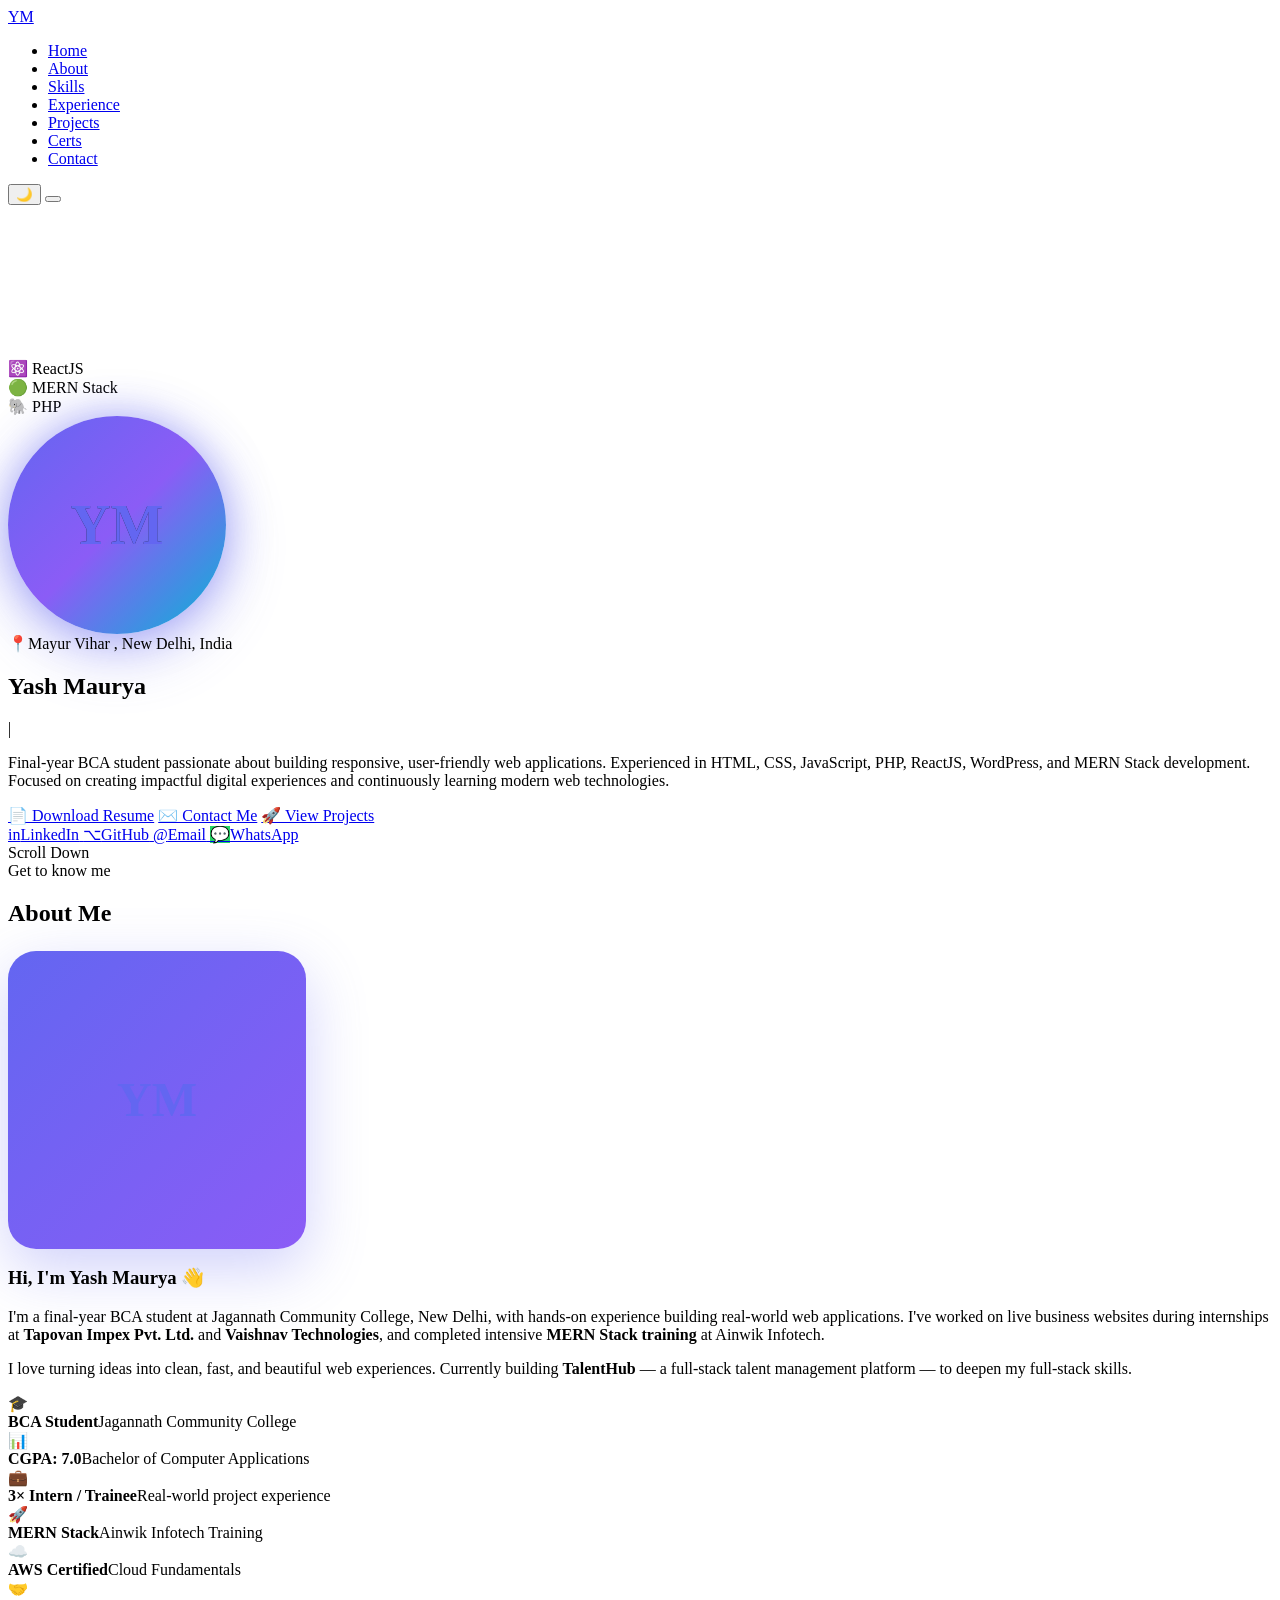
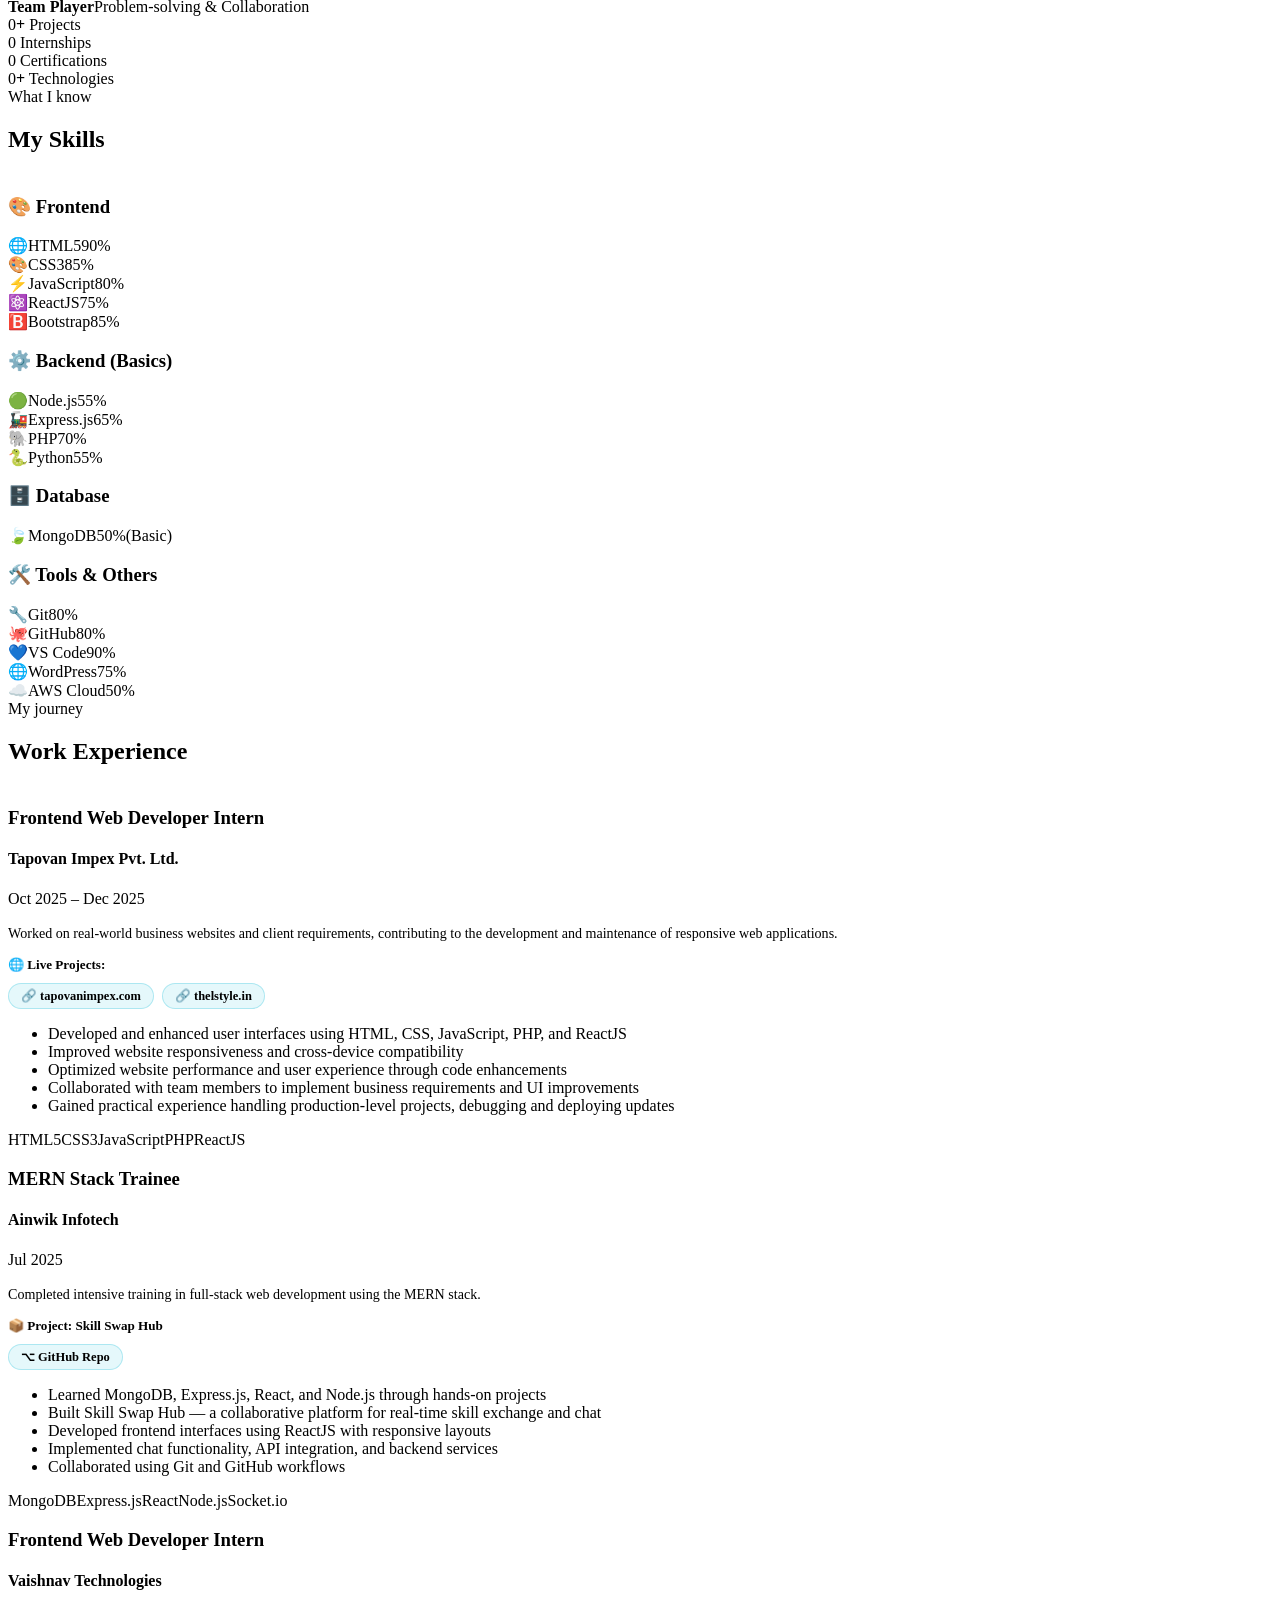
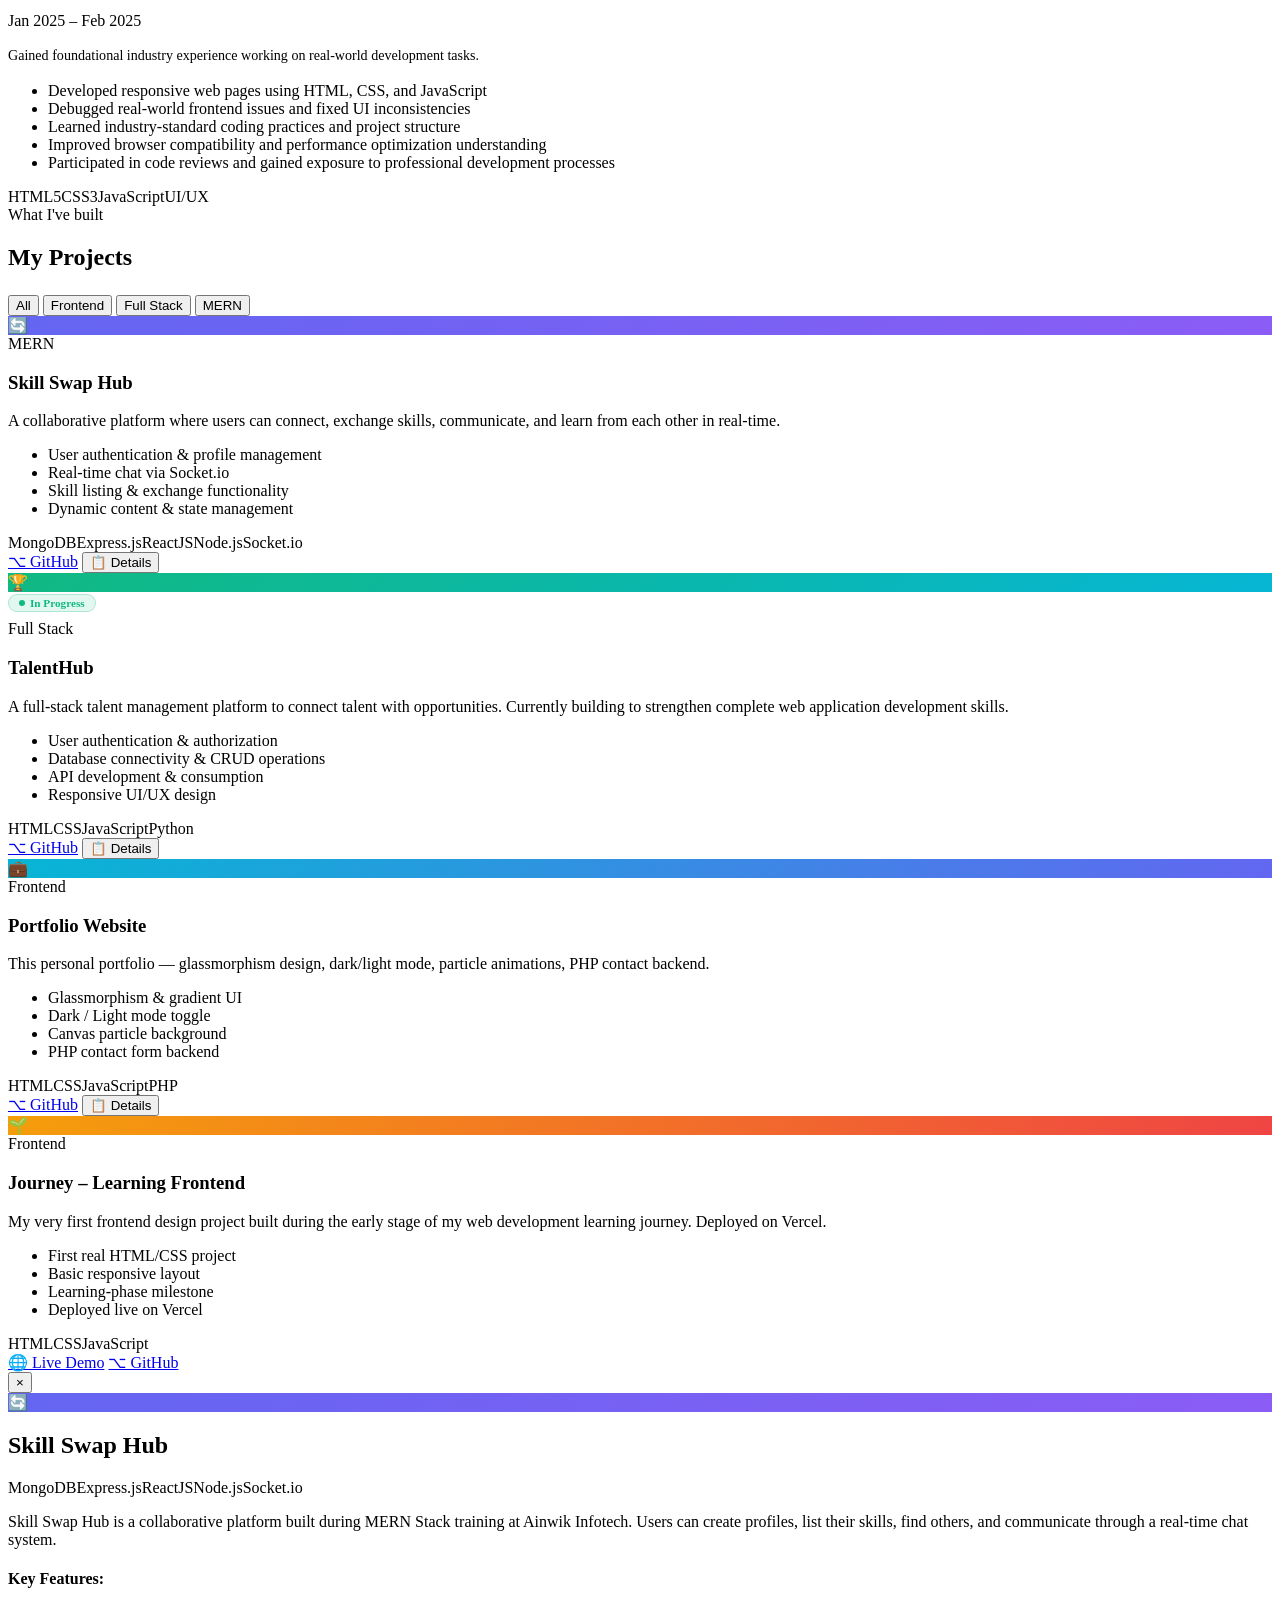
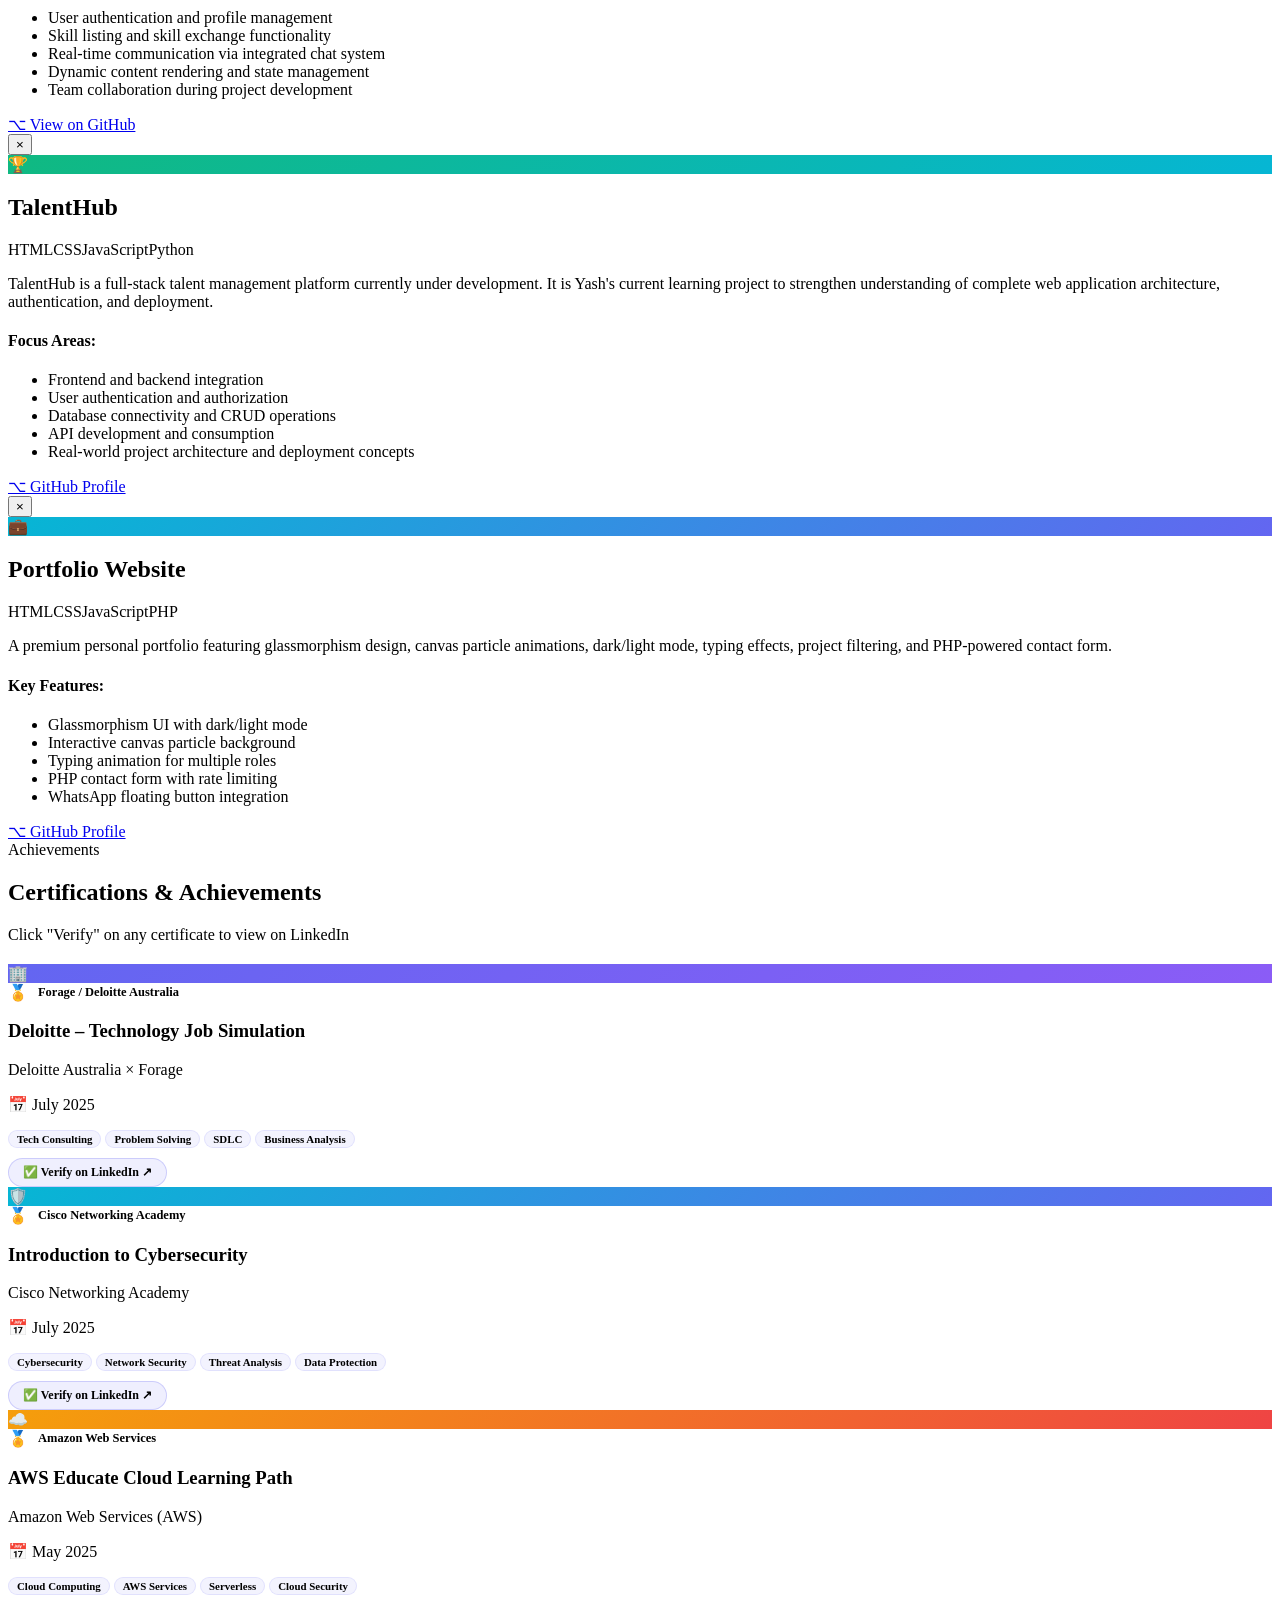
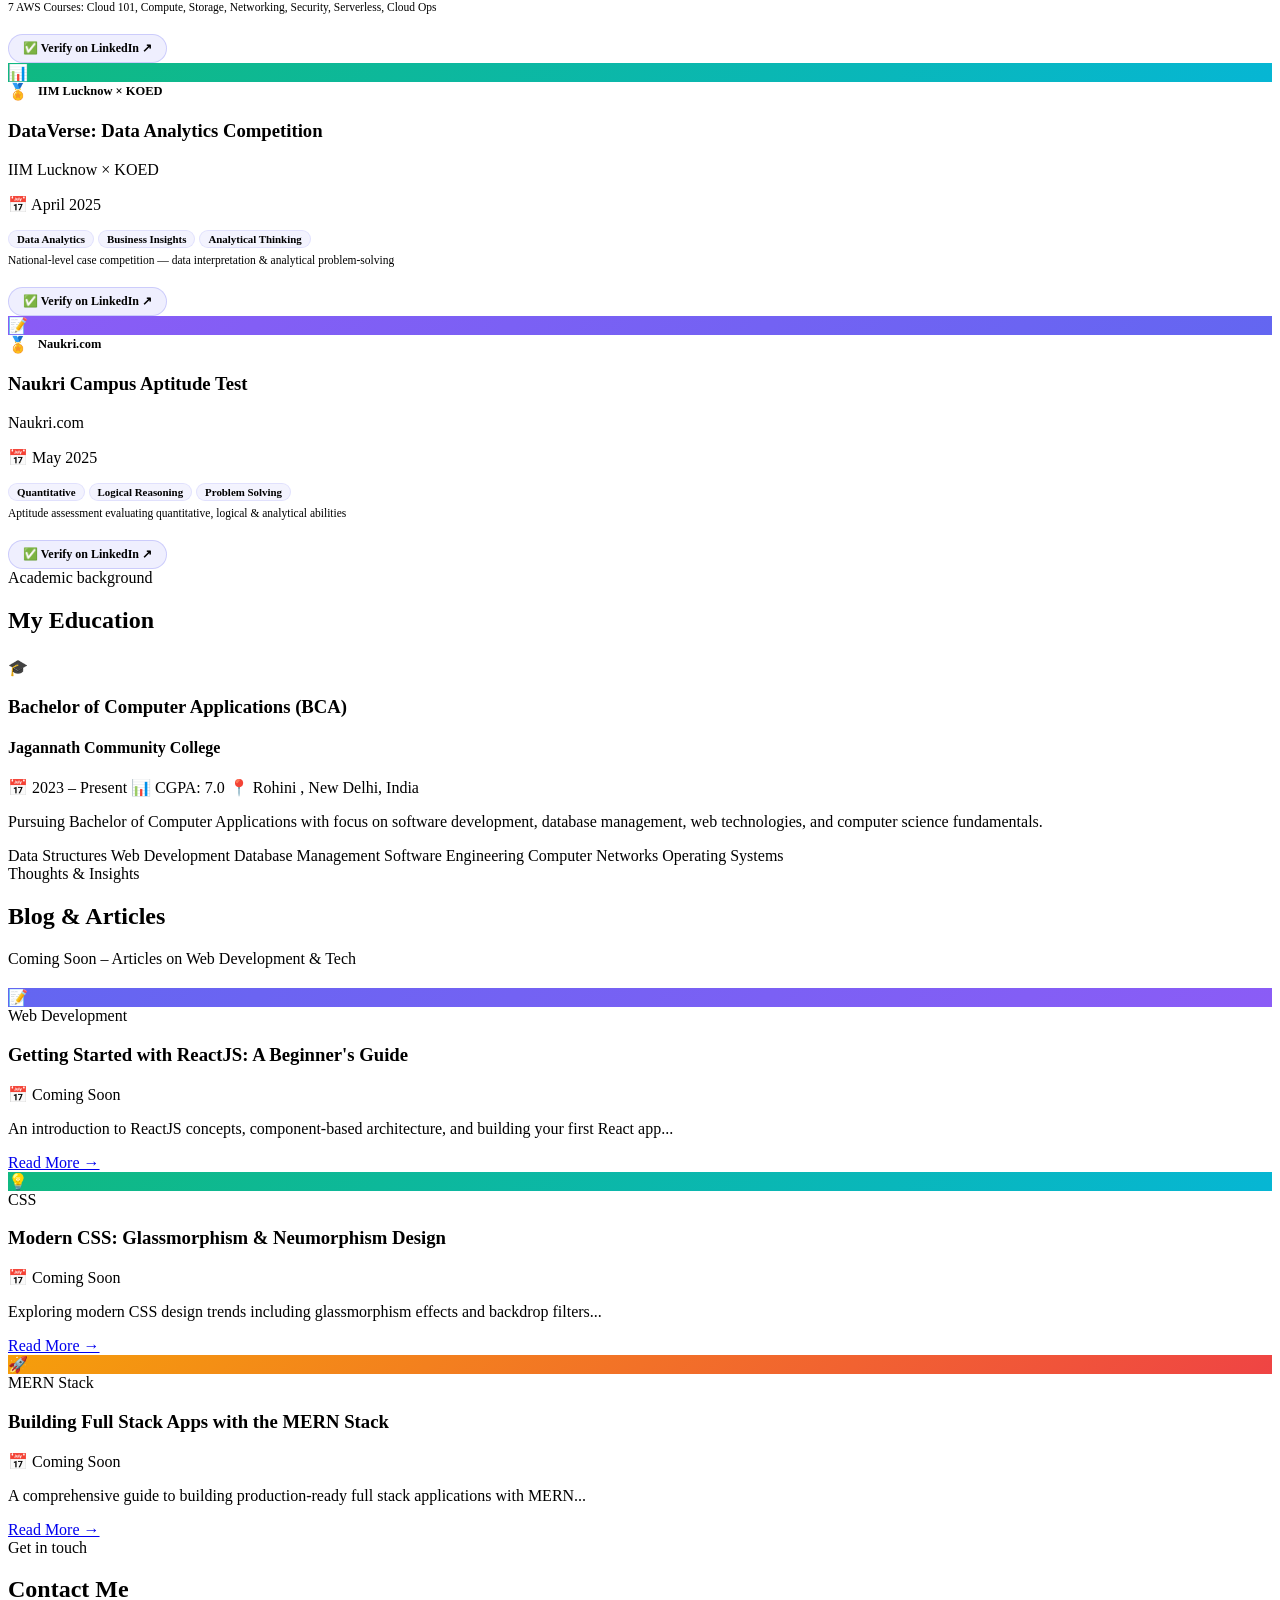
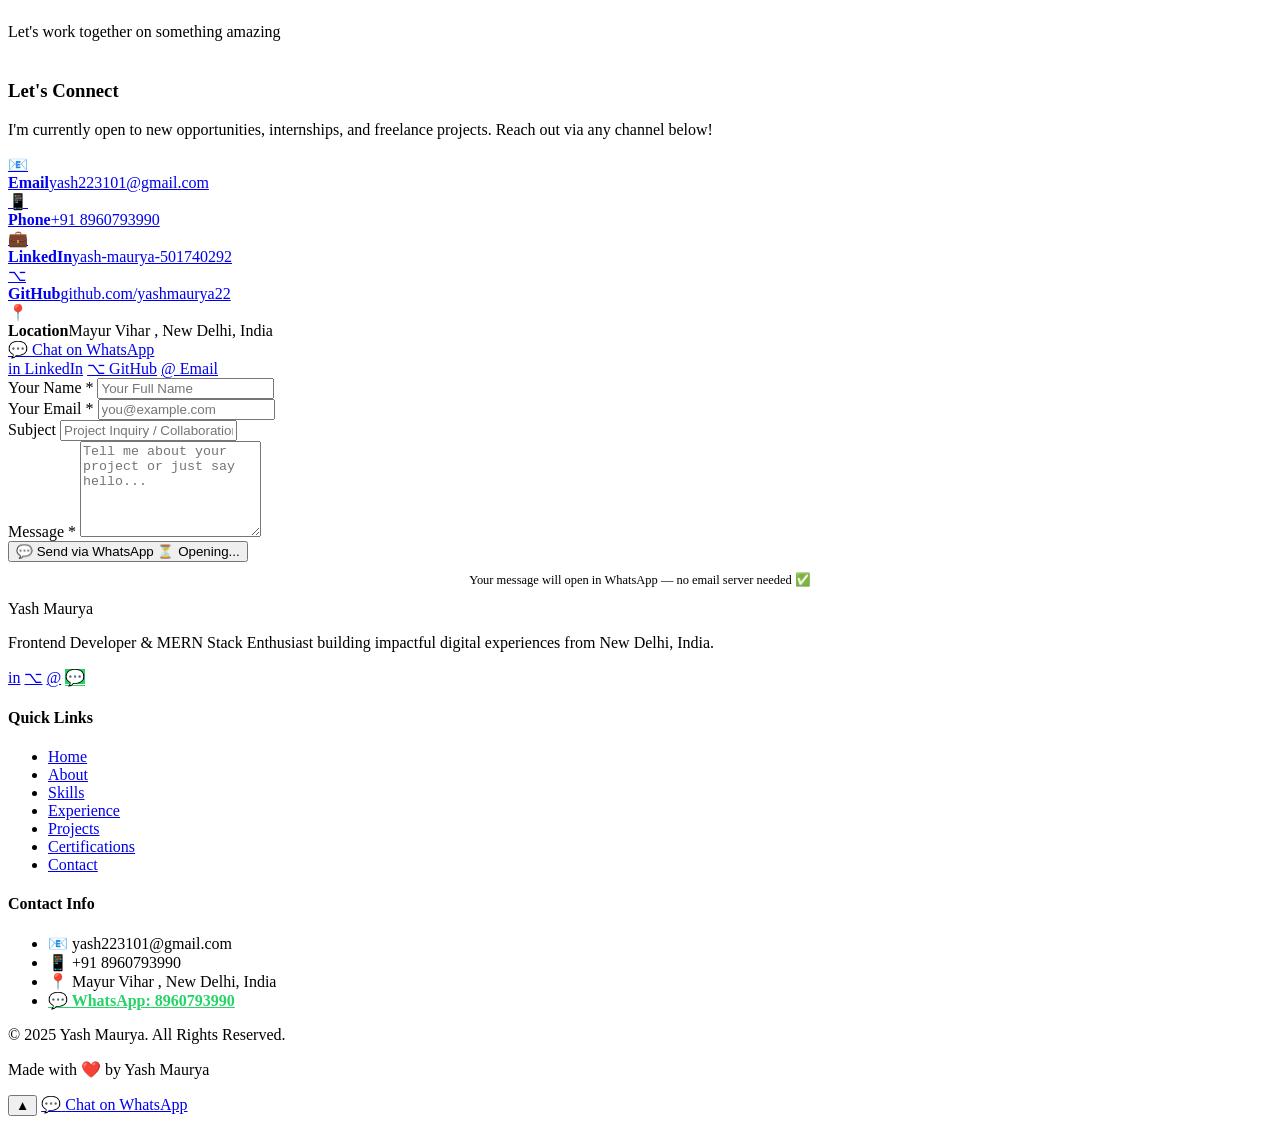
==== index.html @ ebc79555 "Add files via upload" ====
<!DOCTYPE html>
<html lang="en">
<head>
  <meta charset="UTF-8" />
  <meta name="viewport" content="width=device-width, initial-scale=1.0" />
  <title>Yash Maurya | Frontend Web Developer & MERN Stack Developer</title>
  <meta name="description" content="Yash Maurya - Final-year BCA student and Frontend Web Developer. Experienced in HTML, CSS, JavaScript, PHP, ReactJS, and MERN Stack. Based in New Delhi, India." />
  <meta name="keywords" content="Frontend Developer Portfolio, MERN Stack Developer Portfolio, React Developer Portfolio, Web Developer Portfolio, Yash Maurya, New Delhi Web Developer" />
  <meta name="author" content="Yash Maurya" />
  <meta name="robots" content="index, follow" />
  <meta property="og:title" content="Yash Maurya | Frontend Web Developer & MERN Stack Developer" />
  <meta property="og:description" content="Final-year BCA student passionate about building responsive, user-friendly web applications." />
  <meta property="og:type" content="website" />
  <meta property="og:url" content="https://yashmaurya.dev" />
  <meta name="twitter:card" content="summary_large_image" />
  <link rel="canonical" href="https://yashmaurya.dev" />
  <link rel="stylesheet" href="css/style.css" />
  <link rel="stylesheet" href="css/light-mode.css" />
  <link rel="icon" href="data:image/svg+xml,<svg xmlns='http://www.w3.org/2000/svg' viewBox='0 0 100 100'><text y='.9em' font-size='90'>💻</text></svg>" />
  <style>
    /* ── EXTRA PREMIUM STYLES ── */
    .hero-photo-ring {
      width: 210px; height: 210px;
      border-radius: 50%;
      padding: 4px;
      background: linear-gradient(135deg, #6366f1, #8b5cf6, #06b6d4);
      animation: float 6s ease-in-out infinite, ring-glow 3s ease-in-out infinite alternate;
      box-shadow: 0 0 40px rgba(99,102,241,0.5), 0 20px 60px rgba(99,102,241,0.3);
      flex-shrink: 0;
      position: relative;
    }
    @keyframes ring-glow {
      from { box-shadow: 0 0 30px rgba(99,102,241,0.4), 0 20px 60px rgba(99,102,241,0.2); }
      to   { box-shadow: 0 0 60px rgba(139,92,246,0.7), 0 20px 80px rgba(99,102,241,0.5); }
    }
    .hero-photo-ring img {
      width: 100%; height: 100%;
      border-radius: 50%;
      object-fit: cover;
      object-position: center top;
      display: block;
    }
    .hero-photo-ring .online-dot {
      position: absolute; bottom: 14px; right: 14px;
      width: 18px; height: 18px;
      background: #10b981;
      border-radius: 50%;
      border: 3px solid #0f0f1a;
      animation: pulse-dot 2s ease-in-out infinite;
    }
    @keyframes pulse-dot {
      0%,100% { transform: scale(1); box-shadow: 0 0 0 0 rgba(16,185,129,0.5); }
      50%      { transform: scale(1.1); box-shadow: 0 0 0 6px rgba(16,185,129,0); }
    }
    body.light-mode .hero-photo-ring .online-dot { border-color: #f8fafc; }

    /* About photo */
    .about-real-photo {
      width: 290px; height: 290px;
      border-radius: 28px;
      padding: 4px;
      background: linear-gradient(135deg, #6366f1, #8b5cf6);
      box-shadow: 0 20px 60px rgba(99,102,241,0.3);
      animation: float 6s ease-in-out infinite 1s;
    }
    .about-real-photo img {
      width: 100%; height: 100%;
      border-radius: 24px;
      object-fit: cover;
      object-position: center top;
      display: block;
    }

    /* Timeline link */
    .timeline-link {
      display: inline-flex; align-items: center; gap: 6px;
      font-size: 0.82rem; font-weight: 600;
      color: var(--accent);
      text-decoration: none;
      transition: all 0.3s ease;
      margin-top: 8px;
    }
    .timeline-link:hover { color: var(--primary); gap: 10px; }

    /* Cert verify btn */
    .cert-verify {
      display: inline-flex; align-items: center; gap: 6px;
      margin-top: 10px;
      padding: 6px 14px;
      border-radius: 999px;
      background: rgba(99,102,241,0.1);
      border: 1px solid rgba(99,102,241,0.25);
      color: var(--primary);
      font-size: 0.75rem;
      font-weight: 700;
      text-decoration: none;
      transition: all 0.3s ease;
      width: fit-content;
    }
    .cert-verify:hover {
      background: var(--gradient);
      color: #fff;
      border-color: transparent;
      transform: translateY(-2px);
    }

    /* Skills extra */
    .skill-category-badge.python { background: rgba(59,130,246,0.15); color: #3b82f6; }

    /* Current project badge */
    .current-badge {
      display: inline-flex; align-items: center; gap: 5px;
      font-size: 0.7rem; font-weight: 700;
      text-transform: uppercase; letter-spacing: 0.08em;
      background: rgba(16,185,129,0.15); color: #10b981;
      border: 1px solid rgba(16,185,129,0.3);
      padding: 3px 10px; border-radius: 999px;
      margin-bottom: 8px;
      animation: pulse-badge 2s ease-in-out infinite;
    }
    @keyframes pulse-badge {
      0%,100% { opacity: 1; }
      50%      { opacity: 0.7; }
    }
    .current-dot { width: 6px; height: 6px; border-radius: 50%; background: #10b981; animation: pulse-dot 1.5s ease-in-out infinite; }

    /* Live project links */
    .live-project-links { display: flex; flex-wrap: wrap; gap: 8px; margin: 10px 0 14px; }
    .live-link {
      display: inline-flex; align-items: center; gap: 5px;
      font-size: 0.78rem; font-weight: 600;
      padding: 4px 12px; border-radius: 999px;
      background: rgba(6,182,212,0.1); color: var(--accent);
      border: 1px solid rgba(6,182,212,0.25);
      text-decoration: none; transition: all 0.3s ease;
    }
    .live-link:hover { background: rgba(6,182,212,0.2); transform: translateY(-2px); }

    /* Section divider */
    .section-divider {
      width: 60px; height: 4px;
      background: var(--gradient);
      border-radius: 999px;
      margin: 12px auto 0;
    }

    /* Glow button */
    .btn-glow {
      position: relative;
      overflow: hidden;
    }
    .btn-glow::after {
      content: '';
      position: absolute;
      top: -50%; left: -60%;
      width: 40%; height: 200%;
      background: rgba(255,255,255,0.2);
      transform: skewX(-20deg);
      animation: btn-shine 3s ease-in-out infinite;
    }
    @keyframes btn-shine {
      0%   { left: -60%; }
      40%  { left: 110%; }
      100% { left: 110%; }
    }

    /* Cert skills pills */
    .cert-skills { display: flex; flex-wrap: wrap; gap: 4px; margin-top: 8px; }
    .cert-skill-pill {
      font-size: 0.68rem; font-weight: 600;
      padding: 2px 8px; border-radius: 999px;
      background: rgba(99,102,241,0.08);
      color: var(--text-muted);
      border: 1px solid rgba(99,102,241,0.12);
    }

    /* Projects "In Progress" */
    .in-progress-label {
      display: inline-flex; align-items: center; gap: 5px;
      font-size: 0.7rem; font-weight: 700;
      background: rgba(16,185,129,0.12); color: #10b981;
      border: 1px solid rgba(16,185,129,0.25);
      padding: 2px 10px; border-radius: 999px; margin-bottom: 8px;
    }

    /* Trophies row */
    .cert-icon-row { display: flex; align-items: center; gap: 10px; margin-bottom: 6px; }
    .cert-org { font-size: 0.78rem; font-weight: 700; color: var(--text-muted); }

    /* Smooth reveal for hero */
    .hero-content > * { opacity: 0; animation: revealUp 0.7s forwards; }
    .hero-content > *:nth-child(1) { animation-delay: 0.1s; }
    .hero-content > *:nth-child(2) { animation-delay: 0.25s; }
    @keyframes revealUp {
      from { opacity: 0; transform: translateY(30px); }
      to   { opacity: 1; transform: translateY(0); }
    }

    /* Python skill color */
    .python-bar { background: linear-gradient(135deg, #3b82f6, #06b6d4) !important; }
  </style>
</head>
<body>

  <div class="scroll-progress" id="scrollProgress"></div>

  <!-- ====== NAVBAR ====== -->
  <nav class="navbar" id="navbar" aria-label="Main navigation">
    <div class="nav-container">
      <a href="#home" class="nav-logo" aria-label="Yash Maurya Home">
        <span class="logo-text">YM</span>
      </a>
      <ul class="nav-links" id="navLinks" role="menubar">
        <li role="none"><a href="#home"         class="nav-link active" role="menuitem">Home</a></li>
        <li role="none"><a href="#about"        class="nav-link" role="menuitem">About</a></li>
        <li role="none"><a href="#skills"       class="nav-link" role="menuitem">Skills</a></li>
        <li role="none"><a href="#experience"   class="nav-link" role="menuitem">Experience</a></li>
        <li role="none"><a href="#projects"     class="nav-link" role="menuitem">Projects</a></li>
        <li role="none"><a href="#certifications" class="nav-link" role="menuitem">Certs</a></li>
        <li role="none"><a href="#contact"      class="nav-link" role="menuitem">Contact</a></li>
      </ul>
      <div class="nav-actions">
        <button class="theme-toggle" id="themeToggle" aria-label="Toggle dark/light mode">
          <span class="theme-icon">🌙</span>
        </button>
        <button class="hamburger" id="hamburger" aria-label="Toggle mobile menu" aria-expanded="false">
          <span></span><span></span><span></span>
        </button>
      </div>
    </div>
  </nav>

  <!-- ====== HERO ====== -->
  <section class="hero" id="home" aria-label="Hero section">
    <canvas class="particles-canvas" id="particlesCanvas" aria-hidden="true"></canvas>
    <!-- Light mode decorators -->
    <span class="hero-blob-extra" aria-hidden="true"></span>
    <div class="shape-decorator shape-1" aria-hidden="true"></div>
    <div class="shape-decorator shape-2" aria-hidden="true"></div>
    <div class="shape-decorator shape-3" aria-hidden="true"></div>
    <!-- Floating tech badges (light mode) -->
    <div class="tech-float-badge badge-react" aria-hidden="true">⚛️ ReactJS</div>
    <div class="tech-float-badge badge-mern"  aria-hidden="true">🟢 MERN Stack</div>
    <div class="tech-float-badge badge-php"   aria-hidden="true">🐘 PHP</div>
    <div class="hero-content">

      <!-- REAL PHOTO -->
      <div class="hero-photo-ring" aria-label="Yash Maurya profile photo">
        <img src="https://beeimg.com/images/r89137945814.jpg"
             onerror="this.parentElement.innerHTML='<div style=\'width:100%;height:100%;border-radius:50%;background:linear-gradient(135deg,#1a1a2e,#16213e);display:flex;align-items:center;justify-content:center;font-size:3.5rem;font-weight:900;background-clip:text;color:#6366f1;\'>YM</div>'"
             alt="Yash Maurya - Frontend Web Developer" />
        <div class="online-dot" title="Available for work"></div>
      </div>

      <div class="location-badge">📍Mayur Vihar , New Delhi, India</div>

      <h1 class="hero-name">
        <span class="gradient-text">Yash Maurya</span>
      </h1>

      <div class="typing-wrapper" aria-live="polite">
        <span id="typingText"></span><span class="typing-cursor">|</span>
      </div>

      <p class="hero-bio">
        Final-year BCA student passionate about building responsive, user-friendly web applications.
        Experienced in HTML, CSS, JavaScript, PHP, ReactJS, WordPress, and MERN Stack development.
        Focused on creating impactful digital experiences and continuously learning modern web technologies.
      </p>

      <div class="hero-buttons">
        <a href="resume.html" target="_blank" class="btn btn-primary btn-glow" aria-label="Download Resume">📄 Download Resume</a>
        <a href="#contact" class="btn btn-secondary" aria-label="Contact Me">✉️ Contact Me</a>
        <a href="#projects" class="btn btn-outline" aria-label="View Projects">🚀 View Projects</a>
      </div>

      <div class="hero-socials" aria-label="Social links">
        <a href="https://www.linkedin.com/in/yash-maurya-501740292" class="social-link" target="_blank" rel="noopener noreferrer" aria-label="LinkedIn">
          <span class="social-icon">in</span><span>LinkedIn</span>
        </a>
        <a href="https://github.com/yashmaurya22" class="social-link" target="_blank" rel="noopener noreferrer" aria-label="GitHub">
          <span class="social-icon">⌥</span><span>GitHub</span>
        </a>
        <a href="mailto:yash223101@gmail.com" class="social-link" aria-label="Email">
          <span class="social-icon">@</span><span>Email</span>
        </a>
        <a href="https://wa.me/918960793990" class="social-link" target="_blank" rel="noopener noreferrer" aria-label="WhatsApp">
          <span class="social-icon" style="background:#25D366;">💬</span><span>WhatsApp</span>
        </a>
      </div>
    </div>
    <div class="hero-scroll-hint" aria-hidden="true">
      <span>Scroll Down</span>
      <div class="scroll-arrow"></div>
    </div>
  </section>

  <!-- ====== ABOUT ====== -->
  <section class="section about-section" id="about" aria-label="About section">
    <div class="container">
      <div class="section-header fade-in">
        <span class="section-tag">Get to know me</span>
        <h2 class="section-title">About <span class="gradient-text">Me</span></h2>
        <div class="section-divider"></div>
      </div>
      <div class="about-grid">
        <div class="about-image-col fade-in-left">
          <div class="about-avatar-wrap">
            <div class="about-real-photo">
              <img src="https://beeimg.com/images/r89137945814.jpg"
                   onerror="this.style.display='none'; this.parentElement.style.display='flex'; this.parentElement.style.alignItems='center'; this.parentElement.style.justifyContent='center'; this.parentElement.insertAdjacentHTML('beforeend','<span style=\'font-size:3rem;font-weight:900;color:#6366f1;\'>YM</span>')"
                   alt="Yash Maurya" />
            </div>
            <div class="about-glow" aria-hidden="true"></div>
          </div>
        </div>
        <div class="about-text-col fade-in-right">
          <h3 class="about-heading">Hi, I'm Yash Maurya 👋</h3>
          <p class="about-description">
            I'm a final-year BCA student at Jagannath Community College, New Delhi, with hands-on experience
            building real-world web applications. I've worked on live business websites during internships at
            <strong style="color:var(--primary)">Tapovan Impex Pvt. Ltd.</strong> and
            <strong style="color:var(--primary)">Vaishnav Technologies</strong>, and completed intensive
            <strong style="color:var(--accent)">MERN Stack training</strong> at Ainwik Infotech.
          </p>
          <p class="about-description">
            I love turning ideas into clean, fast, and beautiful web experiences. Currently building
            <strong style="color:var(--secondary)">TalentHub</strong> — a full-stack talent management platform
            — to deepen my full-stack skills.
          </p>

          <div class="about-badges">
            <div class="badge-item glass"><span class="badge-icon">🎓</span><div><strong>BCA Student</strong><span>Jagannath Community College</span></div></div>
            <div class="badge-item glass"><span class="badge-icon">📊</span><div><strong>CGPA: 7.0</strong><span>Bachelor of Computer Applications</span></div></div>
            <div class="badge-item glass"><span class="badge-icon">💼</span><div><strong>3× Intern / Trainee</strong><span>Real-world project experience</span></div></div>
            <div class="badge-item glass"><span class="badge-icon">🚀</span><div><strong>MERN Stack</strong><span>Ainwik Infotech Training</span></div></div>
            <div class="badge-item glass"><span class="badge-icon">☁️</span><div><strong>AWS Certified</strong><span>Cloud Fundamentals</span></div></div>
            <div class="badge-item glass"><span class="badge-icon">🤝</span><div><strong>Team Player</strong><span>Problem-solving & Collaboration</span></div></div>
          </div>

          <div class="about-stats">
            <div class="stat-card glass">
              <span class="stat-number" data-target="5">0</span><span style="color:var(--primary);font-weight:800;">+</span>
              <span class="stat-label">Projects</span>
            </div>
            <div class="stat-card glass">
              <span class="stat-number" data-target="3">0</span>
              <span class="stat-label">Internships</span>
            </div>
            <div class="stat-card glass">
              <span class="stat-number" data-target="5">0</span>
              <span class="stat-label">Certifications</span>
            </div>
            <div class="stat-card glass">
              <span class="stat-number" data-target="12">0</span><span style="color:var(--primary);font-weight:800;">+</span>
              <span class="stat-label">Technologies</span>
            </div>
          </div>
        </div>
      </div>
    </div>
  </section>

  <!-- ====== SKILLS ====== -->
  <section class="section skills-section" id="skills" aria-label="Skills section">
    <div class="container">
      <div class="section-header fade-in">
        <span class="section-tag">What I know</span>
        <h2 class="section-title">My <span class="gradient-text">Skills</span></h2>
        <div class="section-divider"></div>
      </div>
      <div class="skills-categories">

        <!-- Frontend -->
        <div class="skill-category fade-in-up">
          <h3 class="category-title">🎨 Frontend</h3>
          <div class="skills-grid">
            <div class="skill-card glass"><div class="skill-header"><span class="skill-icon">🌐</span><span class="skill-name">HTML5</span><span class="skill-percent">90%</span></div><div class="skill-bar-wrap"><div class="skill-bar" data-width="90"></div></div></div>
            <div class="skill-card glass"><div class="skill-header"><span class="skill-icon">🎨</span><span class="skill-name">CSS3</span><span class="skill-percent">85%</span></div><div class="skill-bar-wrap"><div class="skill-bar" data-width="85"></div></div></div>
            <div class="skill-card glass"><div class="skill-header"><span class="skill-icon">⚡</span><span class="skill-name">JavaScript</span><span class="skill-percent">80%</span></div><div class="skill-bar-wrap"><div class="skill-bar" data-width="80"></div></div></div>
            <div class="skill-card glass"><div class="skill-header"><span class="skill-icon">⚛️</span><span class="skill-name">ReactJS</span><span class="skill-percent">75%</span></div><div class="skill-bar-wrap"><div class="skill-bar" data-width="75"></div></div></div>
            <div class="skill-card glass"><div class="skill-header"><span class="skill-icon">🅱️</span><span class="skill-name">Bootstrap</span><span class="skill-percent">85%</span></div><div class="skill-bar-wrap"><div class="skill-bar" data-width="85"></div></div></div>
          </div>
        </div>

        <!-- Backend -->
        <div class="skill-category fade-in-up">
          <h3 class="category-title">⚙️ Backend (Basics)</h3>
          <div class="skills-grid">
            <div class="skill-card glass"><div class="skill-header"><span class="skill-icon">🟢</span><span class="skill-name">Node.js</span><span class="skill-percent">55%</span></div><div class="skill-bar-wrap"><div class="skill-bar" data-width="65"></div></div></div>
            <div class="skill-card glass"><div class="skill-header"><span class="skill-icon">🚂</span><span class="skill-name">Express.js</span><span class="skill-percent">65%</span></div><div class="skill-bar-wrap"><div class="skill-bar" data-width="65"></div></div></div>
            <div class="skill-card glass"><div class="skill-header"><span class="skill-icon">🐘</span><span class="skill-name">PHP</span><span class="skill-percent">70%</span></div><div class="skill-bar-wrap"><div class="skill-bar" data-width="70"></div></div></div>
            <div class="skill-card glass"><div class="skill-header"><span class="skill-icon">🐍</span><span class="skill-name">Python</span><span class="skill-percent">55%</span></div><div class="skill-bar-wrap"><div class="skill-bar python-bar" data-width="55"></div></div></div>
          </div>
        </div>

        <!-- Database -->
        <div class="skill-category fade-in-up">
          <h3 class="category-title">🗄️ Database</h3>
          <div class="skills-grid">
            <div class="skill-card glass"><div class="skill-header"><span class="skill-icon">🍃</span><span class="skill-name">MongoDB</span><span class="skill-percent">50%(Basic)</span></div><div class="skill-bar-wrap"><div class="skill-bar" data-width="65"></div></div></div>
          </div>
        </div>

        <!-- Tools -->
        <div class="skill-category fade-in-up">
          <h3 class="category-title">🛠️ Tools & Others</h3>
          <div class="skills-grid">
            <div class="skill-card glass"><div class="skill-header"><span class="skill-icon">🔧</span><span class="skill-name">Git</span><span class="skill-percent">80%</span></div><div class="skill-bar-wrap"><div class="skill-bar" data-width="80"></div></div></div>
            <div class="skill-card glass"><div class="skill-header"><span class="skill-icon">🐙</span><span class="skill-name">GitHub</span><span class="skill-percent">80%</span></div><div class="skill-bar-wrap"><div class="skill-bar" data-width="80"></div></div></div>
            <div class="skill-card glass"><div class="skill-header"><span class="skill-icon">💙</span><span class="skill-name">VS Code</span><span class="skill-percent">90%</span></div><div class="skill-bar-wrap"><div class="skill-bar" data-width="90"></div></div></div>
            <div class="skill-card glass"><div class="skill-header"><span class="skill-icon">🌐</span><span class="skill-name">WordPress</span><span class="skill-percent">75%</span></div><div class="skill-bar-wrap"><div class="skill-bar" data-width="75"></div></div></div>
            <div class="skill-card glass"><div class="skill-header"><span class="skill-icon">☁️</span><span class="skill-name">AWS Cloud</span><span class="skill-percent">50%</span></div><div class="skill-bar-wrap"><div class="skill-bar" data-width="50"></div></div></div>
          </div>
        </div>

      </div>
    </div>
  </section>

  <!-- ====== EXPERIENCE ====== -->
  <section class="section experience-section" id="experience" aria-label="Experience section">
    <div class="container">
      <div class="section-header fade-in">
        <span class="section-tag">My journey</span>
        <h2 class="section-title">Work <span class="gradient-text">Experience</span></h2>
        <div class="section-divider"></div>
      </div>

      <div class="timeline">

        <!-- Entry 1: Tapovan Impex -->
        <div class="timeline-item fade-in-left">
          <div class="timeline-dot"></div>
          <div class="timeline-content glass">
            <div class="timeline-header">
              <div>
                <h3 class="timeline-role">Frontend Web Developer Intern</h3>
                <h4 class="timeline-company">Tapovan Impex Pvt. Ltd.</h4>
              </div>
              <span class="timeline-duration">Oct 2025 – Dec 2025</span>
            </div>
            <p style="font-size:0.88rem;color:var(--text-muted);margin-bottom:12px;line-height:1.6;">
              Worked on real-world business websites and client requirements, contributing to the development
              and maintenance of responsive web applications.
            </p>
            <p style="font-size:0.82rem;font-weight:700;color:var(--text);margin-bottom:8px;">🌐 Live Projects:</p>
            <div class="live-project-links">
              <a href="https://www.tapovanimpex.com" target="_blank" rel="noopener noreferrer" class="live-link">🔗 tapovanimpex.com</a>
              <a href="https://www.thelastyle.in/" target="_blank" rel="noopener noreferrer" class="live-link">🔗 thelstyle.in</a>
            </div>
            <ul class="timeline-responsibilities">
              <li>Developed and enhanced user interfaces using HTML, CSS, JavaScript, PHP, and ReactJS</li>
              <li>Improved website responsiveness and cross-device compatibility</li>
              <li>Optimized website performance and user experience through code enhancements</li>
              <li>Collaborated with team members to implement business requirements and UI improvements</li>
              <li>Gained practical experience handling production-level projects, debugging and deploying updates</li>
            </ul>
            <div class="timeline-tags">
              <span class="tag">HTML5</span><span class="tag">CSS3</span><span class="tag">JavaScript</span><span class="tag">PHP</span><span class="tag">ReactJS</span>
            </div>
          </div>
        </div>

        <!-- Entry 2: Ainwik Infotech -->
        <div class="timeline-item fade-in-right">
          <div class="timeline-dot"></div>
          <div class="timeline-content glass">
            <div class="timeline-header">
              <div>
                <h3 class="timeline-role">MERN Stack Trainee</h3>
                <h4 class="timeline-company">Ainwik Infotech</h4>
              </div>
              <span class="timeline-duration">Jul 2025</span>
            </div>
            <p style="font-size:0.88rem;color:var(--text-muted);margin-bottom:12px;line-height:1.6;">
              Completed intensive training in full-stack web development using the MERN stack.
            </p>
            <p style="font-size:0.82rem;font-weight:700;color:var(--text);margin-bottom:8px;">📦 Project: Skill Swap Hub</p>
            <div class="live-project-links">
              <a href="https://github.com/yashmaurya22/skill-swap-hub" target="_blank" rel="noopener noreferrer" class="live-link">⌥ GitHub Repo</a>
            </div>
            <ul class="timeline-responsibilities">
              <li>Learned MongoDB, Express.js, React, and Node.js through hands-on projects</li>
              <li>Built Skill Swap Hub — a collaborative platform for real-time skill exchange and chat</li>
              <li>Developed frontend interfaces using ReactJS with responsive layouts</li>
              <li>Implemented chat functionality, API integration, and backend services</li>
              <li>Collaborated using Git and GitHub workflows</li>
            </ul>
            <div class="timeline-tags">
              <span class="tag">MongoDB</span><span class="tag">Express.js</span><span class="tag">React</span><span class="tag">Node.js</span><span class="tag">Socket.io</span>
            </div>
          </div>
        </div>

        <!-- Entry 3: Vaishnav Technologies -->
        <div class="timeline-item fade-in-left">
          <div class="timeline-dot"></div>
          <div class="timeline-content glass">
            <div class="timeline-header">
              <div>
                <h3 class="timeline-role">Frontend Web Developer Intern</h3>
                <h4 class="timeline-company">Vaishnav Technologies</h4>
              </div>
              <span class="timeline-duration">Jan 2025 – Feb 2025</span>
            </div>
            <p style="font-size:0.88rem;color:var(--text-muted);margin-bottom:12px;line-height:1.6;">
              Gained foundational industry experience working on real-world development tasks.
            </p>
            <ul class="timeline-responsibilities">
              <li>Developed responsive web pages using HTML, CSS, and JavaScript</li>
              <li>Debugged real-world frontend issues and fixed UI inconsistencies</li>
              <li>Learned industry-standard coding practices and project structure</li>
              <li>Improved browser compatibility and performance optimization understanding</li>
              <li>Participated in code reviews and gained exposure to professional development processes</li>
            </ul>
            <div class="timeline-tags">
              <span class="tag">HTML5</span><span class="tag">CSS3</span><span class="tag">JavaScript</span><span class="tag">UI/UX</span>
            </div>
          </div>
        </div>

      </div>
    </div>
  </section>

  <!-- ====== PROJECTS ====== -->
  <section class="section projects-section" id="projects" aria-label="Projects section">
    <div class="container">
      <div class="section-header fade-in">
        <span class="section-tag">What I've built</span>
        <h2 class="section-title">My <span class="gradient-text">Projects</span></h2>
        <div class="section-divider"></div>
      </div>

      <div class="project-filters fade-in" role="group" aria-label="Filter projects">
        <button class="filter-btn active" data-filter="all">All</button>
        <button class="filter-btn" data-filter="frontend">Frontend</button>
        <button class="filter-btn" data-filter="fullstack">Full Stack</button>
        <button class="filter-btn" data-filter="mern">MERN</button>
      </div>

      <div class="projects-grid" id="projectsGrid">

        <!-- Project 1: Skill Swap Hub -->
        <article class="project-card glass fade-in-up" data-category="mern">
          <div class="project-img-placeholder" style="background:linear-gradient(135deg,#6366f1,#8b5cf6);">
            <span class="project-img-icon">🔄</span>
          </div>
          <div class="project-body">
            <div class="project-category-badge mern">MERN</div>
            <h3 class="project-title">Skill Swap Hub</h3>
            <p class="project-desc">A collaborative platform where users can connect, exchange skills, communicate, and learn from each other in real-time.</p>
            <ul class="project-features">
              <li>User authentication &amp; profile management</li>
              <li>Real-time chat via Socket.io</li>
              <li>Skill listing &amp; exchange functionality</li>
              <li>Dynamic content &amp; state management</li>
            </ul>
            <div class="project-tech-tags">
              <span class="tech-tag">MongoDB</span><span class="tech-tag">Express.js</span><span class="tech-tag">ReactJS</span><span class="tech-tag">Node.js</span><span class="tech-tag">Socket.io</span>
            </div>
            <div class="project-actions">
              <a href="https://github.com/yashmaurya22/skill-swap-hub" class="btn btn-sm btn-outline" target="_blank" rel="noopener noreferrer">⌥ GitHub</a>
              <button class="btn btn-sm btn-secondary" onclick="openModal('modal-skillswap')">📋 Details</button>
            </div>
          </div>
        </article>

        <!-- Project 2: TalentHub -->
        <article class="project-card glass fade-in-up" data-category="fullstack">
          <div class="project-img-placeholder" style="background:linear-gradient(135deg,#10b981,#06b6d4);">
            <span class="project-img-icon">🏆</span>
          </div>
          <div class="project-body">
            <div class="in-progress-label"><div class="current-dot"></div> In Progress</div>
            <div class="project-category-badge fullstack">Full Stack</div>
            <h3 class="project-title">TalentHub</h3>
            <p class="project-desc">A full-stack talent management platform to connect talent with opportunities. Currently building to strengthen complete web application development skills.</p>
            <ul class="project-features">
              <li>User authentication &amp; authorization</li>
              <li>Database connectivity &amp; CRUD operations</li>
              <li>API development &amp; consumption</li>
              <li>Responsive UI/UX design</li>
            </ul>
            <div class="project-tech-tags">
              <span class="tech-tag">HTML</span><span class="tech-tag">CSS</span><span class="tech-tag">JavaScript</span><span class="tech-tag">Python</span>
            </div>
            <div class="project-actions">
              <a href="https://github.com/yashmaurya22" class="btn btn-sm btn-outline" target="_blank" rel="noopener noreferrer">⌥ GitHub</a>
              <button class="btn btn-sm btn-secondary" onclick="openModal('modal-talenthub')">📋 Details</button>
            </div>
          </div>
        </article>

        <!-- Project 3: Portfolio Website -->
        <article class="project-card glass fade-in-up" data-category="frontend">
          <div class="project-img-placeholder" style="background:linear-gradient(135deg,#06b6d4,#6366f1);">
            <span class="project-img-icon">💼</span>
          </div>
          <div class="project-body">
            <div class="project-category-badge frontend">Frontend</div>
            <h3 class="project-title">Portfolio Website</h3>
            <p class="project-desc">This personal portfolio — glassmorphism design, dark/light mode, particle animations, PHP contact backend.</p>
            <ul class="project-features">
              <li>Glassmorphism &amp; gradient UI</li>
              <li>Dark / Light mode toggle</li>
              <li>Canvas particle background</li>
              <li>PHP contact form backend</li>
            </ul>
            <div class="project-tech-tags">
              <span class="tech-tag">HTML</span><span class="tech-tag">CSS</span><span class="tech-tag">JavaScript</span><span class="tech-tag">PHP</span>
            </div>
            <div class="project-actions">
              <a href="https://github.com/yashmaurya22" class="btn btn-sm btn-outline" target="_blank" rel="noopener noreferrer">⌥ GitHub</a>
              <button class="btn btn-sm btn-secondary" onclick="openModal('modal-portfolio')">📋 Details</button>
            </div>
          </div>
        </article>

        <!-- Project 4: Journey Frontend (Learning) -->
        <article class="project-card glass fade-in-up" data-category="frontend">
          <div class="project-img-placeholder" style="background:linear-gradient(135deg,#f59e0b,#ef4444);">
            <span class="project-img-icon">🌱</span>
          </div>
          <div class="project-body">
            <div class="project-category-badge frontend">Frontend</div>
            <h3 class="project-title">Journey – Learning Frontend</h3>
            <p class="project-desc">My very first frontend design project built during the early stage of my web development learning journey. Deployed on Vercel.</p>
            <ul class="project-features">
              <li>First real HTML/CSS project</li>
              <li>Basic responsive layout</li>
              <li>Learning-phase milestone</li>
              <li>Deployed live on Vercel</li>
            </ul>
            <div class="project-tech-tags">
              <span class="tech-tag">HTML</span><span class="tech-tag">CSS</span><span class="tech-tag">JavaScript</span>
            </div>
            <div class="project-actions">
              <a href="https://joureny.vercel.app/" class="btn btn-sm btn-primary" target="_blank" rel="noopener noreferrer">🌐 Live Demo</a>
              <a href="https://github.com/yashmaurya22" class="btn btn-sm btn-outline" target="_blank" rel="noopener noreferrer">⌥ GitHub</a>
            </div>
          </div>
        </article>

      </div>
    </div>
  </section>

  <!-- ====== PROJECT MODALS ====== -->
  <div class="modal-overlay" id="modal-skillswap" role="dialog" aria-modal="true" aria-labelledby="modal-skillswap-title">
    <div class="modal-box glass">
      <button class="modal-close" onclick="closeModal('modal-skillswap')" aria-label="Close">&times;</button>
      <div class="modal-img-placeholder" style="background:linear-gradient(135deg,#6366f1,#8b5cf6);">🔄</div>
      <h2 id="modal-skillswap-title" class="modal-title">Skill Swap Hub</h2>
      <div class="modal-tags">
        <span class="tech-tag">MongoDB</span><span class="tech-tag">Express.js</span><span class="tech-tag">ReactJS</span><span class="tech-tag">Node.js</span><span class="tech-tag">Socket.io</span>
      </div>
      <p class="modal-desc">Skill Swap Hub is a collaborative platform built during MERN Stack training at Ainwik Infotech. Users can create profiles, list their skills, find others, and communicate through a real-time chat system.</p>
      <h4 class="modal-features-title">Key Features:</h4>
      <ul class="modal-features-list">
        <li>User authentication and profile management</li>
        <li>Skill listing and skill exchange functionality</li>
        <li>Real-time communication via integrated chat system</li>
        <li>Dynamic content rendering and state management</li>
        <li>Team collaboration during project development</li>
      </ul>
      <div class="modal-actions">
        <a href="https://github.com/yashmaurya22/skill-swap-hub" class="btn btn-primary" target="_blank" rel="noopener noreferrer">⌥ View on GitHub</a>
      </div>
    </div>
  </div>

  <div class="modal-overlay" id="modal-talenthub" role="dialog" aria-modal="true" aria-labelledby="modal-talenthub-title">
    <div class="modal-box glass">
      <button class="modal-close" onclick="closeModal('modal-talenthub')" aria-label="Close">&times;</button>
      <div class="modal-img-placeholder" style="background:linear-gradient(135deg,#10b981,#06b6d4);">🏆</div>
      <h2 id="modal-talenthub-title" class="modal-title">TalentHub</h2>
      <div class="modal-tags">
        <span class="tech-tag">HTML</span><span class="tech-tag">CSS</span><span class="tech-tag">JavaScript</span><span class="tech-tag">Python</span>
      </div>
      <p class="modal-desc">TalentHub is a full-stack talent management platform currently under development. It is Yash's current learning project to strengthen understanding of complete web application architecture, authentication, and deployment.</p>
      <h4 class="modal-features-title">Focus Areas:</h4>
      <ul class="modal-features-list">
        <li>Frontend and backend integration</li>
        <li>User authentication and authorization</li>
        <li>Database connectivity and CRUD operations</li>
        <li>API development and consumption</li>
        <li>Real-world project architecture and deployment concepts</li>
      </ul>
      <div class="modal-actions">
        <a href="https://github.com/yashmaurya22" class="btn btn-primary" target="_blank" rel="noopener noreferrer">⌥ GitHub Profile</a>
      </div>
    </div>
  </div>

  <div class="modal-overlay" id="modal-portfolio" role="dialog" aria-modal="true" aria-labelledby="modal-portfolio-title">
    <div class="modal-box glass">
      <button class="modal-close" onclick="closeModal('modal-portfolio')" aria-label="Close">&times;</button>
      <div class="modal-img-placeholder" style="background:linear-gradient(135deg,#06b6d4,#6366f1);">💼</div>
      <h2 id="modal-portfolio-title" class="modal-title">Portfolio Website</h2>
      <div class="modal-tags">
        <span class="tech-tag">HTML</span><span class="tech-tag">CSS</span><span class="tech-tag">JavaScript</span><span class="tech-tag">PHP</span>
      </div>
      <p class="modal-desc">A premium personal portfolio featuring glassmorphism design, canvas particle animations, dark/light mode, typing effects, project filtering, and PHP-powered contact form.</p>
      <h4 class="modal-features-title">Key Features:</h4>
      <ul class="modal-features-list">
        <li>Glassmorphism UI with dark/light mode</li>
        <li>Interactive canvas particle background</li>
        <li>Typing animation for multiple roles</li>
        <li>PHP contact form with rate limiting</li>
        <li>WhatsApp floating button integration</li>
      </ul>
      <div class="modal-actions">
        <a href="https://github.com/yashmaurya22" class="btn btn-primary" target="_blank" rel="noopener noreferrer">⌥ GitHub Profile</a>
      </div>
    </div>
  </div>

  <!-- ====== CERTIFICATIONS ====== -->
  <section class="section certs-section" id="certifications" aria-label="Certifications section">
    <div class="container">
      <div class="section-header fade-in">
        <span class="section-tag">Achievements</span>
        <h2 class="section-title">Certifications &amp; <span class="gradient-text">Achievements</span></h2>
        <p class="section-subtitle">Click "Verify" on any certificate to view on LinkedIn</p>
        <div class="section-divider"></div>
      </div>

      <div class="certs-grid">

        <!-- Cert 1: Deloitte -->
        <div class="cert-card glass fade-in-up">
          <div class="cert-img-placeholder" style="background:linear-gradient(135deg,#6366f1,#8b5cf6);">
            <span class="cert-bg-icon">🏢</span>
          </div>
          <div class="cert-body">
            <div class="cert-icon-row">
              <span class="cert-trophy">🏅</span>
              <span class="cert-org">Forage / Deloitte Australia</span>
            </div>
            <h3 class="cert-title">Deloitte – Technology Job Simulation</h3>
            <p class="cert-issuer">Deloitte Australia × Forage</p>
            <p class="cert-date">📅 July 2025</p>
            <div class="cert-skills">
              <span class="cert-skill-pill">Tech Consulting</span>
              <span class="cert-skill-pill">Problem Solving</span>
              <span class="cert-skill-pill">SDLC</span>
              <span class="cert-skill-pill">Business Analysis</span>
            </div>
            <a href="https://www.linkedin.com/in/yash-maurya-501740292/details/certifications/" target="_blank" rel="noopener noreferrer" class="cert-verify">✅ Verify on LinkedIn ↗</a>
          </div>
        </div>

        <!-- Cert 2: Cisco Cybersecurity -->
        <div class="cert-card glass fade-in-up">
          <div class="cert-img-placeholder" style="background:linear-gradient(135deg,#06b6d4,#6366f1);">
            <span class="cert-bg-icon">🛡️</span>
          </div>
          <div class="cert-body">
            <div class="cert-icon-row">
              <span class="cert-trophy">🏅</span>
              <span class="cert-org">Cisco Networking Academy</span>
            </div>
            <h3 class="cert-title">Introduction to Cybersecurity</h3>
            <p class="cert-issuer">Cisco Networking Academy</p>
            <p class="cert-date">📅 July 2025</p>
            <div class="cert-skills">
              <span class="cert-skill-pill">Cybersecurity</span>
              <span class="cert-skill-pill">Network Security</span>
              <span class="cert-skill-pill">Threat Analysis</span>
              <span class="cert-skill-pill">Data Protection</span>
            </div>
            <a href="https://www.linkedin.com/in/yash-maurya-501740292/details/certifications/" target="_blank" rel="noopener noreferrer" class="cert-verify">✅ Verify on LinkedIn ↗</a>
          </div>
        </div>

        <!-- Cert 3: AWS -->
        <div class="cert-card glass fade-in-up">
          <div class="cert-img-placeholder" style="background:linear-gradient(135deg,#f59e0b,#ef4444);">
            <span class="cert-bg-icon">☁️</span>
          </div>
          <div class="cert-body">
            <div class="cert-icon-row">
              <span class="cert-trophy">🏅</span>
              <span class="cert-org">Amazon Web Services</span>
            </div>
            <h3 class="cert-title">AWS Educate Cloud Learning Path</h3>
            <p class="cert-issuer">Amazon Web Services (AWS)</p>
            <p class="cert-date">📅 May 2025</p>
            <div class="cert-skills">
              <span class="cert-skill-pill">Cloud Computing</span>
              <span class="cert-skill-pill">AWS Services</span>
              <span class="cert-skill-pill">Serverless</span>
              <span class="cert-skill-pill">Cloud Security</span>
            </div>
            <p style="font-size:0.72rem;color:var(--text-muted);margin-top:6px;">7 AWS Courses: Cloud 101, Compute, Storage, Networking, Security, Serverless, Cloud Ops</p>
            <a href="https://www.linkedin.com/in/yash-maurya-501740292/details/certifications/" target="_blank" rel="noopener noreferrer" class="cert-verify">✅ Verify on LinkedIn ↗</a>
          </div>
        </div>

        <!-- Cert 4: DataVerse IIM -->
        <div class="cert-card glass fade-in-up">
          <div class="cert-img-placeholder" style="background:linear-gradient(135deg,#10b981,#06b6d4);">
            <span class="cert-bg-icon">📊</span>
          </div>
          <div class="cert-body">
            <div class="cert-icon-row">
              <span class="cert-trophy">🏅</span>
              <span class="cert-org">IIM Lucknow × KOED</span>
            </div>
            <h3 class="cert-title">DataVerse: Data Analytics Competition</h3>
            <p class="cert-issuer">IIM Lucknow × KOED</p>
            <p class="cert-date">📅 April 2025</p>
            <div class="cert-skills">
              <span class="cert-skill-pill">Data Analytics</span>
              <span class="cert-skill-pill">Business Insights</span>
              <span class="cert-skill-pill">Analytical Thinking</span>
            </div>
            <p style="font-size:0.72rem;color:var(--text-muted);margin-top:6px;">National-level case competition — data interpretation &amp; analytical problem-solving</p>
            <a href="https://www.linkedin.com/in/yash-maurya-501740292/details/certifications/" target="_blank" rel="noopener noreferrer" class="cert-verify">✅ Verify on LinkedIn ↗</a>
          </div>
        </div>

        <!-- Cert 5: Naukri Aptitude -->
        <div class="cert-card glass fade-in-up">
          <div class="cert-img-placeholder" style="background:linear-gradient(135deg,#8b5cf6,#6366f1);">
            <span class="cert-bg-icon">📝</span>
          </div>
          <div class="cert-body">
            <div class="cert-icon-row">
              <span class="cert-trophy">🏅</span>
              <span class="cert-org">Naukri.com</span>
            </div>
            <h3 class="cert-title">Naukri Campus Aptitude Test</h3>
            <p class="cert-issuer">Naukri.com</p>
            <p class="cert-date">📅 May 2025</p>
            <div class="cert-skills">
              <span class="cert-skill-pill">Quantitative</span>
              <span class="cert-skill-pill">Logical Reasoning</span>
              <span class="cert-skill-pill">Problem Solving</span>
            </div>
            <p style="font-size:0.72rem;color:var(--text-muted);margin-top:6px;">Aptitude assessment evaluating quantitative, logical &amp; analytical abilities</p>
            <a href="https://www.linkedin.com/in/yash-maurya-501740292/details/certifications/" target="_blank" rel="noopener noreferrer" class="cert-verify">✅ Verify on LinkedIn ↗</a>
          </div>
        </div>

      </div>
    </div>
  </section>

  <!-- ====== EDUCATION ====== -->
  <section class="section education-section" id="education" aria-label="Education section">
    <div class="container">
      <div class="section-header fade-in">
        <span class="section-tag">Academic background</span>
        <h2 class="section-title">My <span class="gradient-text">Education</span></h2>
        <div class="section-divider"></div>
      </div>
      <div class="education-card glass fade-in-up">
        <div class="edu-icon-wrap">🎓</div>
        <div class="edu-content">
          <h3 class="edu-degree">Bachelor of Computer Applications (BCA)</h3>
          <h4 class="edu-institution">Jagannath Community College</h4>
          <div class="edu-meta">
            <span class="edu-duration">📅 2023 – Present</span>
            <span class="edu-cgpa">📊 CGPA: 7.0</span>
            <span class="edu-location">📍 Rohini , New Delhi, India</span>
          </div>
          <p class="edu-desc">Pursuing Bachelor of Computer Applications with focus on software development, database management, web technologies, and computer science fundamentals.</p>
          <div class="edu-courses">
            <span class="tag">Data Structures</span>
            <span class="tag">Web Development</span>
            <span class="tag">Database Management</span>
            <span class="tag">Software Engineering</span>
            <span class="tag">Computer Networks</span>
            <span class="tag">Operating Systems</span>
          </div>
        </div>
      </div>
    </div>
  </section>

  <!-- ====== BLOG ====== -->
  <section class="section blog-section" id="blog" aria-label="Blog section">
    <div class="container">
      <div class="section-header fade-in">
        <span class="section-tag">Thoughts &amp; Insights</span>
        <h2 class="section-title">Blog &amp; <span class="gradient-text">Articles</span></h2>
        <p class="section-subtitle">Coming Soon – Articles on Web Development &amp; Tech</p>
        <div class="section-divider"></div>
      </div>
      <div class="blog-grid">
        <article class="blog-card glass fade-in-up">
          <div class="blog-img-placeholder" style="background:linear-gradient(135deg,#6366f1,#8b5cf6);">📝</div>
          <div class="blog-body">
            <span class="blog-tag">Web Development</span>
            <h3 class="blog-title">Getting Started with ReactJS: A Beginner's Guide</h3>
            <p class="blog-date">📅 Coming Soon</p>
            <p class="blog-excerpt">An introduction to ReactJS concepts, component-based architecture, and building your first React app...</p>
            <a href="#" class="blog-read-more">Read More →</a>
          </div>
        </article>
        <article class="blog-card glass fade-in-up">
          <div class="blog-img-placeholder" style="background:linear-gradient(135deg,#10b981,#06b6d4);">💡</div>
          <div class="blog-body">
            <span class="blog-tag">CSS</span>
            <h3 class="blog-title">Modern CSS: Glassmorphism &amp; Neumorphism Design</h3>
            <p class="blog-date">📅 Coming Soon</p>
            <p class="blog-excerpt">Exploring modern CSS design trends including glassmorphism effects and backdrop filters...</p>
            <a href="#" class="blog-read-more">Read More →</a>
          </div>
        </article>
        <article class="blog-card glass fade-in-up">
          <div class="blog-img-placeholder" style="background:linear-gradient(135deg,#f59e0b,#ef4444);">🚀</div>
          <div class="blog-body">
            <span class="blog-tag">MERN Stack</span>
            <h3 class="blog-title">Building Full Stack Apps with the MERN Stack</h3>
            <p class="blog-date">📅 Coming Soon</p>
            <p class="blog-excerpt">A comprehensive guide to building production-ready full stack applications with MERN...</p>
            <a href="#" class="blog-read-more">Read More →</a>
          </div>
        </article>
      </div>
    </div>
  </section>

  <!-- ====== CONTACT ====== -->
  <section class="section contact-section" id="contact" aria-label="Contact section">
    <div class="container">
      <div class="section-header fade-in">
        <span class="section-tag">Get in touch</span>
        <h2 class="section-title">Contact <span class="gradient-text">Me</span></h2>
        <p class="section-subtitle">Let's work together on something amazing</p>
        <div class="section-divider"></div>
      </div>
      <div class="contact-grid">
        <div class="contact-info fade-in-left">
          <h3 class="contact-info-title">Let's Connect</h3>
          <p class="contact-info-desc">I'm currently open to new opportunities, internships, and freelance projects. Reach out via any channel below!</p>
          <div class="contact-items">
            <a href="mailto:yash223101@gmail.com" class="contact-item glass">
              <span class="contact-item-icon">📧</span>
              <div><strong>Email</strong><span>yash223101@gmail.com</span></div>
            </a>
            <a href="tel:+918960793990" class="contact-item glass">
              <span class="contact-item-icon">📱</span>
              <div><strong>Phone</strong><span>+91 8960793990</span></div>
            </a>
            <a href="https://www.linkedin.com/in/yash-maurya-501740292" target="_blank" rel="noopener noreferrer" class="contact-item glass">
              <span class="contact-item-icon">💼</span>
              <div><strong>LinkedIn</strong><span>yash-maurya-501740292</span></div>
            </a>
            <a href="https://github.com/yashmaurya22" target="_blank" rel="noopener noreferrer" class="contact-item glass">
              <span class="contact-item-icon">⌥</span>
              <div><strong>GitHub</strong><span>github.com/yashmaurya22</span></div>
            </a>
            <div class="contact-item glass">
              <span class="contact-item-icon">📍</span>
              <div><strong>Location</strong><span>Mayur Vihar , New Delhi, India</span></div>
            </div>
          </div>
          <a href="https://wa.me/918960793990" class="btn btn-whatsapp" target="_blank" rel="noopener noreferrer">
            💬 Chat on WhatsApp
          </a>
          <div class="contact-socials">
            <a href="https://www.linkedin.com/in/yash-maurya-501740292" class="social-btn glass" target="_blank" rel="noopener noreferrer">in LinkedIn</a>
            <a href="https://github.com/yashmaurya22" class="social-btn glass" target="_blank" rel="noopener noreferrer">⌥ GitHub</a>
            <a href="mailto:yash223101@gmail.com" class="social-btn glass">@ Email</a>
          </div>
        </div>

        <div class="contact-form-wrap fade-in-right">
          <form class="contact-form glass" id="contactForm" novalidate>
            <div class="form-row">
              <div class="form-group">
                <label for="contactName">Your Name <span>*</span></label>
                <input type="text" id="contactName" name="name" placeholder="Your Full Name" required autocomplete="name" />
              </div>
              <div class="form-group">
                <label for="contactEmail">Your Email <span>*</span></label>
                <input type="email" id="contactEmail" name="email" placeholder="you@example.com" required autocomplete="email" />
              </div>
            </div>
            <div class="form-group">
              <label for="contactSubject">Subject</label>
              <input type="text" id="contactSubject" name="subject" placeholder="Project Inquiry / Collaboration" />
            </div>
            <div class="form-group">
              <label for="contactMessage">Message <span>*</span></label>
              <textarea id="contactMessage" name="message" rows="6" placeholder="Tell me about your project or just say hello..." required></textarea>
            </div>
            <button type="submit" class="btn btn-primary btn-full btn-glow" id="submitBtn">
              <span id="submitBtnText">💬 Send via WhatsApp</span>
              <span id="submitBtnLoading" class="hidden">⏳ Opening...</span>
            </button>
            <p style="font-size:0.78rem;color:var(--text-muted);text-align:center;margin-top:10px;">
              Your message will open in WhatsApp — no email server needed ✅
            </p>
            <div class="form-response" id="formResponse" role="alert" aria-live="polite"></div>
          </form>
        </div>
      </div>
    </div>
  </section>

  <!-- ====== FOOTER ====== -->
  <footer class="footer">
    <div class="container">
      <div class="footer-grid">
        <div class="footer-brand">
          <span class="footer-logo">Yash Maurya</span>
          <p class="footer-tagline">Frontend Developer &amp; MERN Stack Enthusiast building impactful digital experiences from New Delhi, India.</p>
          <div class="footer-socials">
            <a href="https://www.linkedin.com/in/yash-maurya-501740292" class="footer-social" target="_blank" rel="noopener noreferrer" aria-label="LinkedIn">in</a>
            <a href="https://github.com/yashmaurya22" class="footer-social" target="_blank" rel="noopener noreferrer" aria-label="GitHub">⌥</a>
            <a href="mailto:yash223101@gmail.com" class="footer-social" aria-label="Email">@</a>
            <a href="https://wa.me/918960793990" class="footer-social" target="_blank" rel="noopener noreferrer" aria-label="WhatsApp" style="background:#25D366;border-color:#25D366;color:#fff;">💬</a>
          </div>
        </div>
        <div class="footer-links">
          <h4 class="footer-links-title">Quick Links</h4>
          <ul>
            <li><a href="#home">Home</a></li>
            <li><a href="#about">About</a></li>
            <li><a href="#skills">Skills</a></li>
            <li><a href="#experience">Experience</a></li>
            <li><a href="#projects">Projects</a></li>
            <li><a href="#certifications">Certifications</a></li>
            <li><a href="#contact">Contact</a></li>
          </ul>
        </div>
        <div class="footer-contact">
          <h4 class="footer-links-title">Contact Info</h4>
          <ul>
            <li>📧 yash223101@gmail.com</li>
            <li>📱 +91 8960793990</li>
            <li>📍 Mayur Vihar , New Delhi, India</li>
            <li><a href="https://wa.me/918960793990" target="_blank" rel="noopener noreferrer" style="color:#25D366;font-weight:600;">💬 WhatsApp: 8960793990</a></li>
          </ul>
        </div>
      </div>
      <div class="footer-bottom">
        <p>© 2025 Yash Maurya. All Rights Reserved.</p>
        <p>Made with ❤️ by Yash Maurya</p>
      </div>
    </div>
  </footer>

  <button class="back-to-top" id="backToTop" aria-label="Back to top">▲</button>

  <!-- WhatsApp Floating Button -->
  <a href="https://wa.me/918960793990" class="whatsapp-float" target="_blank" rel="noopener noreferrer" aria-label="Chat on WhatsApp">
    <span>💬</span>
    <span class="whatsapp-tooltip">Chat on WhatsApp</span>
  </a>

  <script src="js/main.js"></script>
</body>
</html>
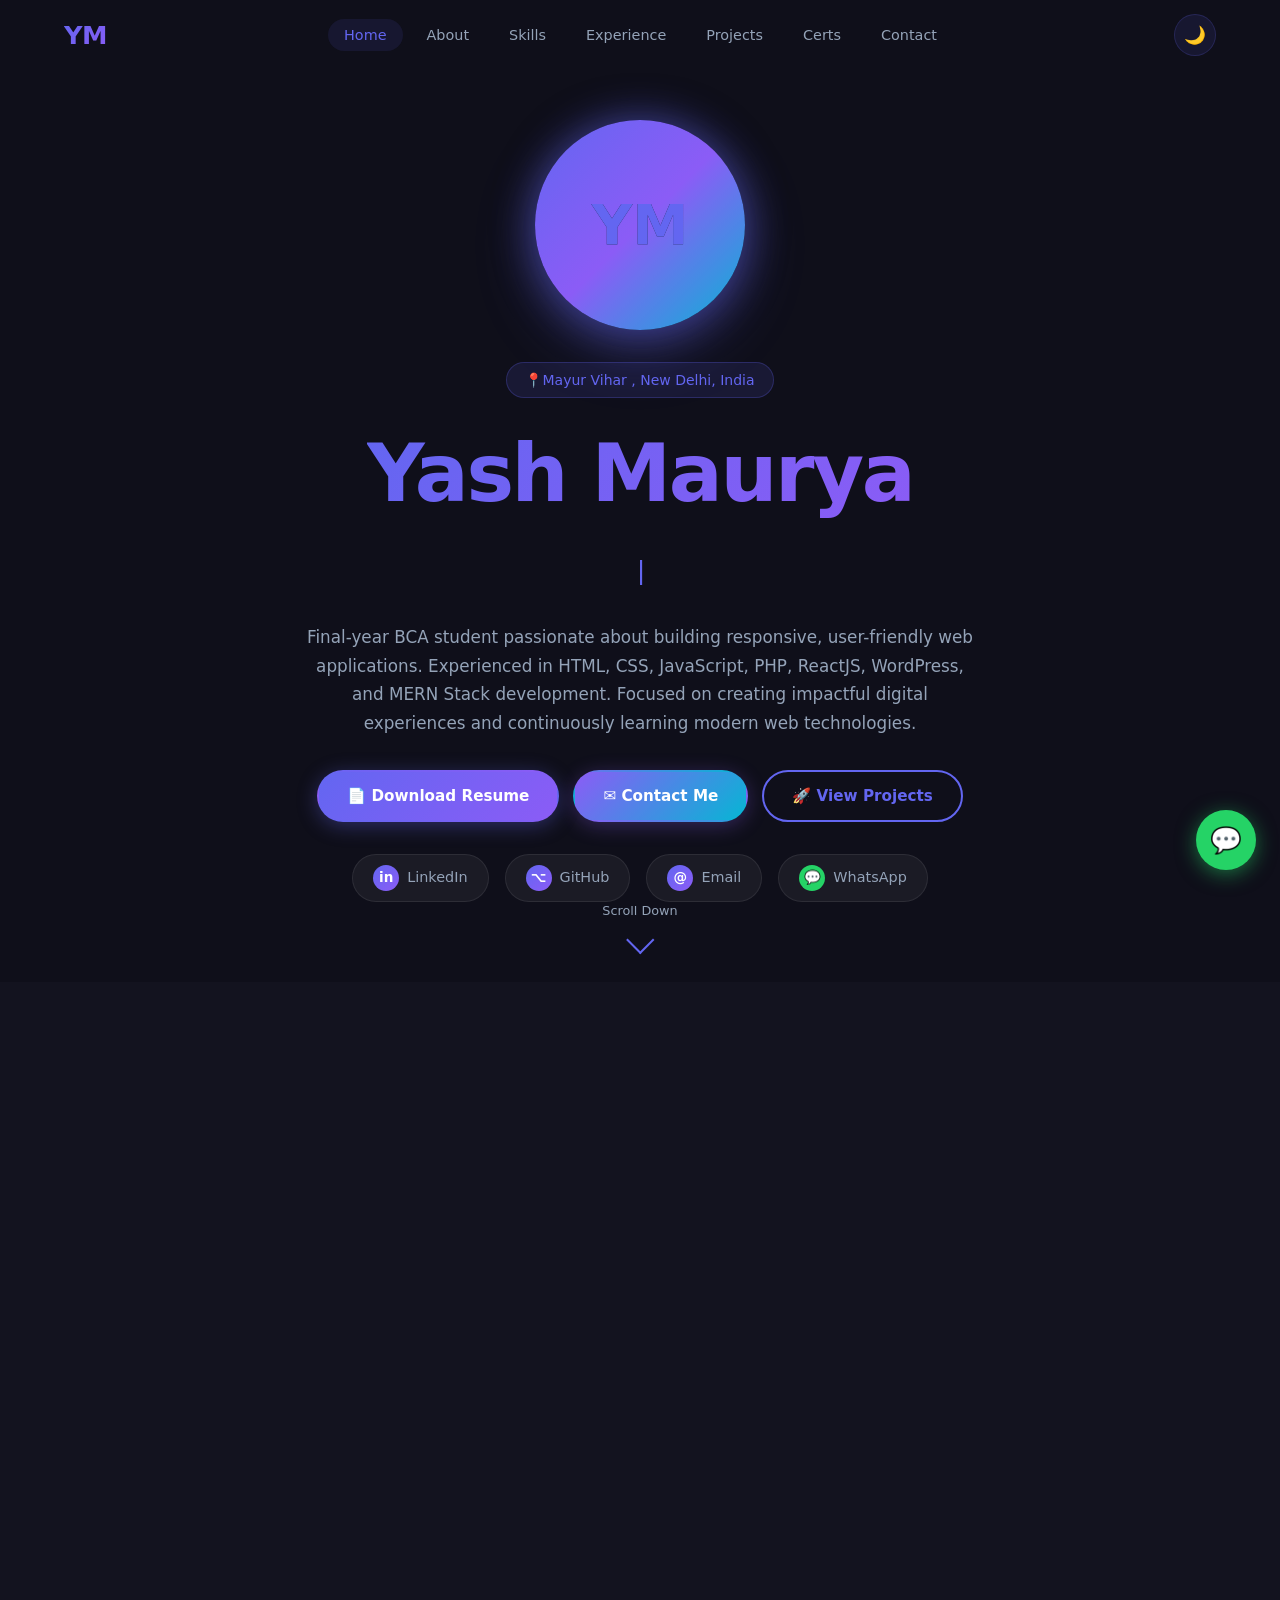
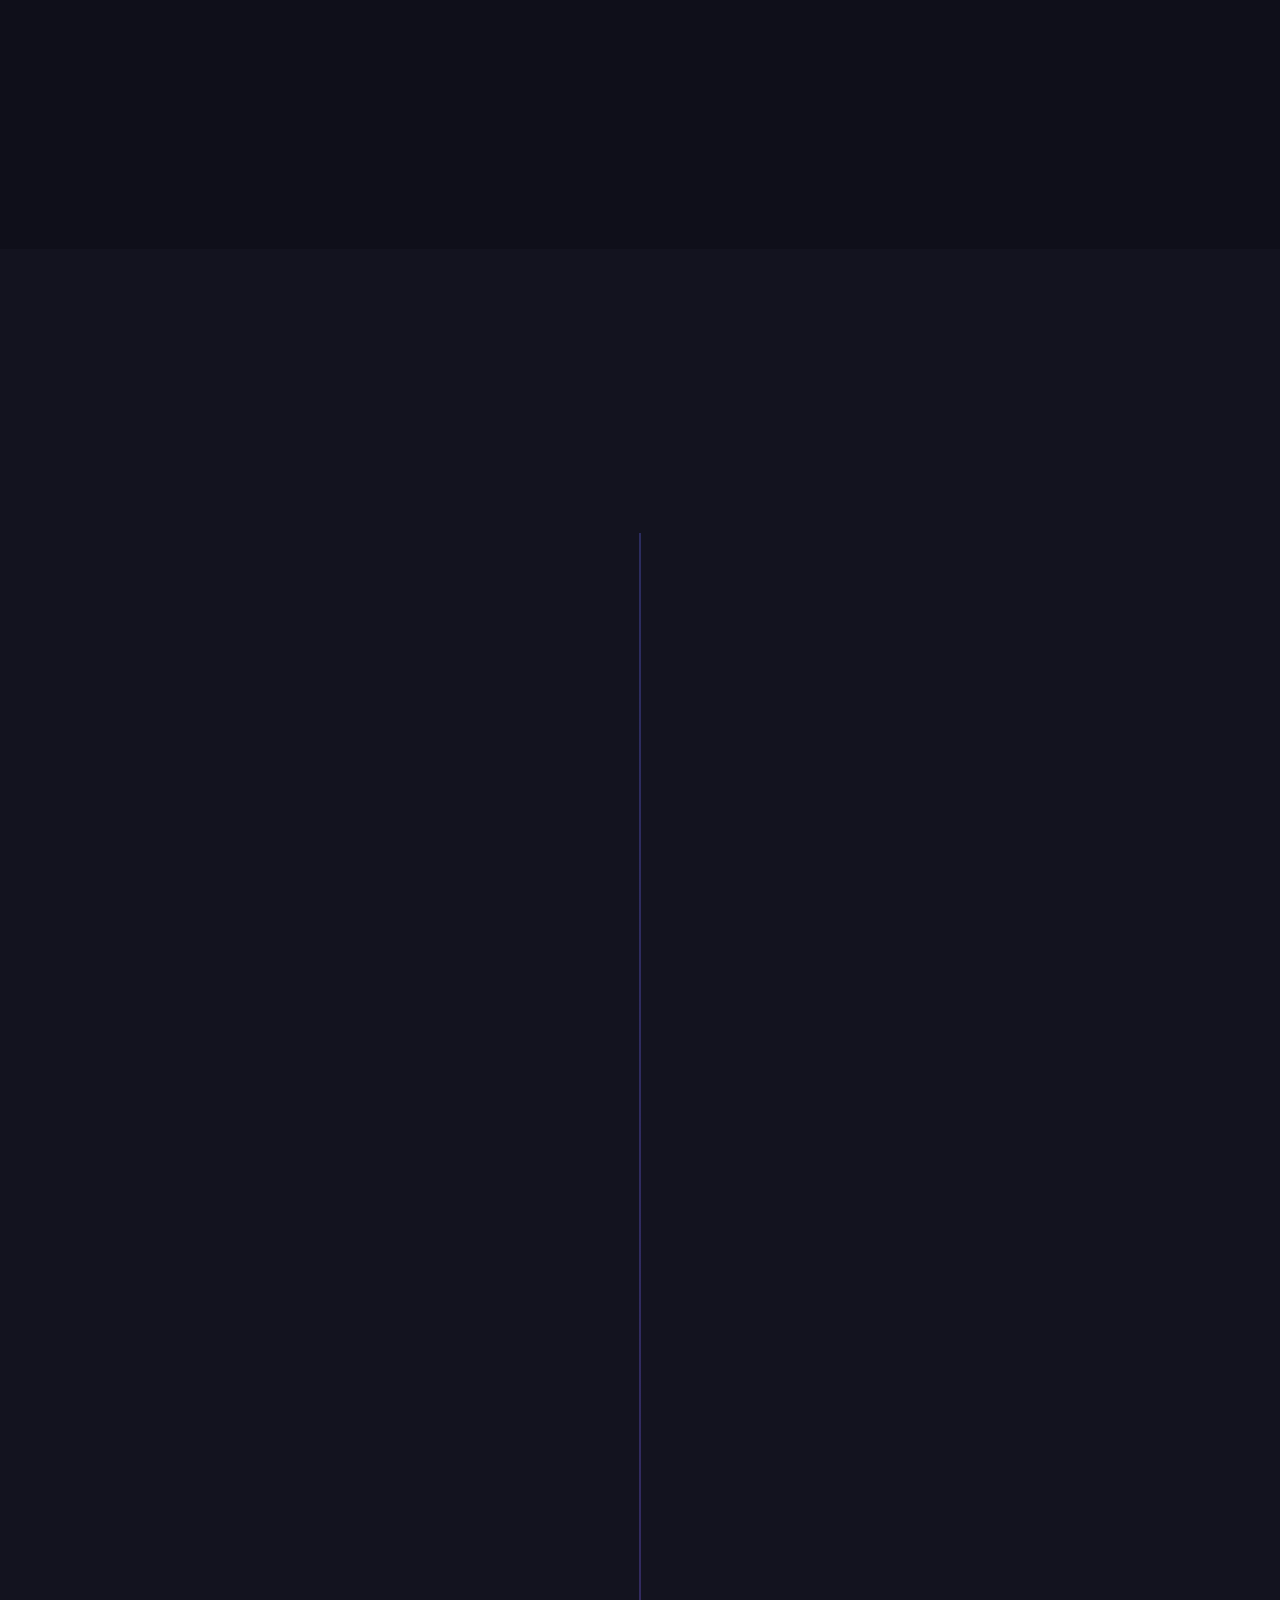
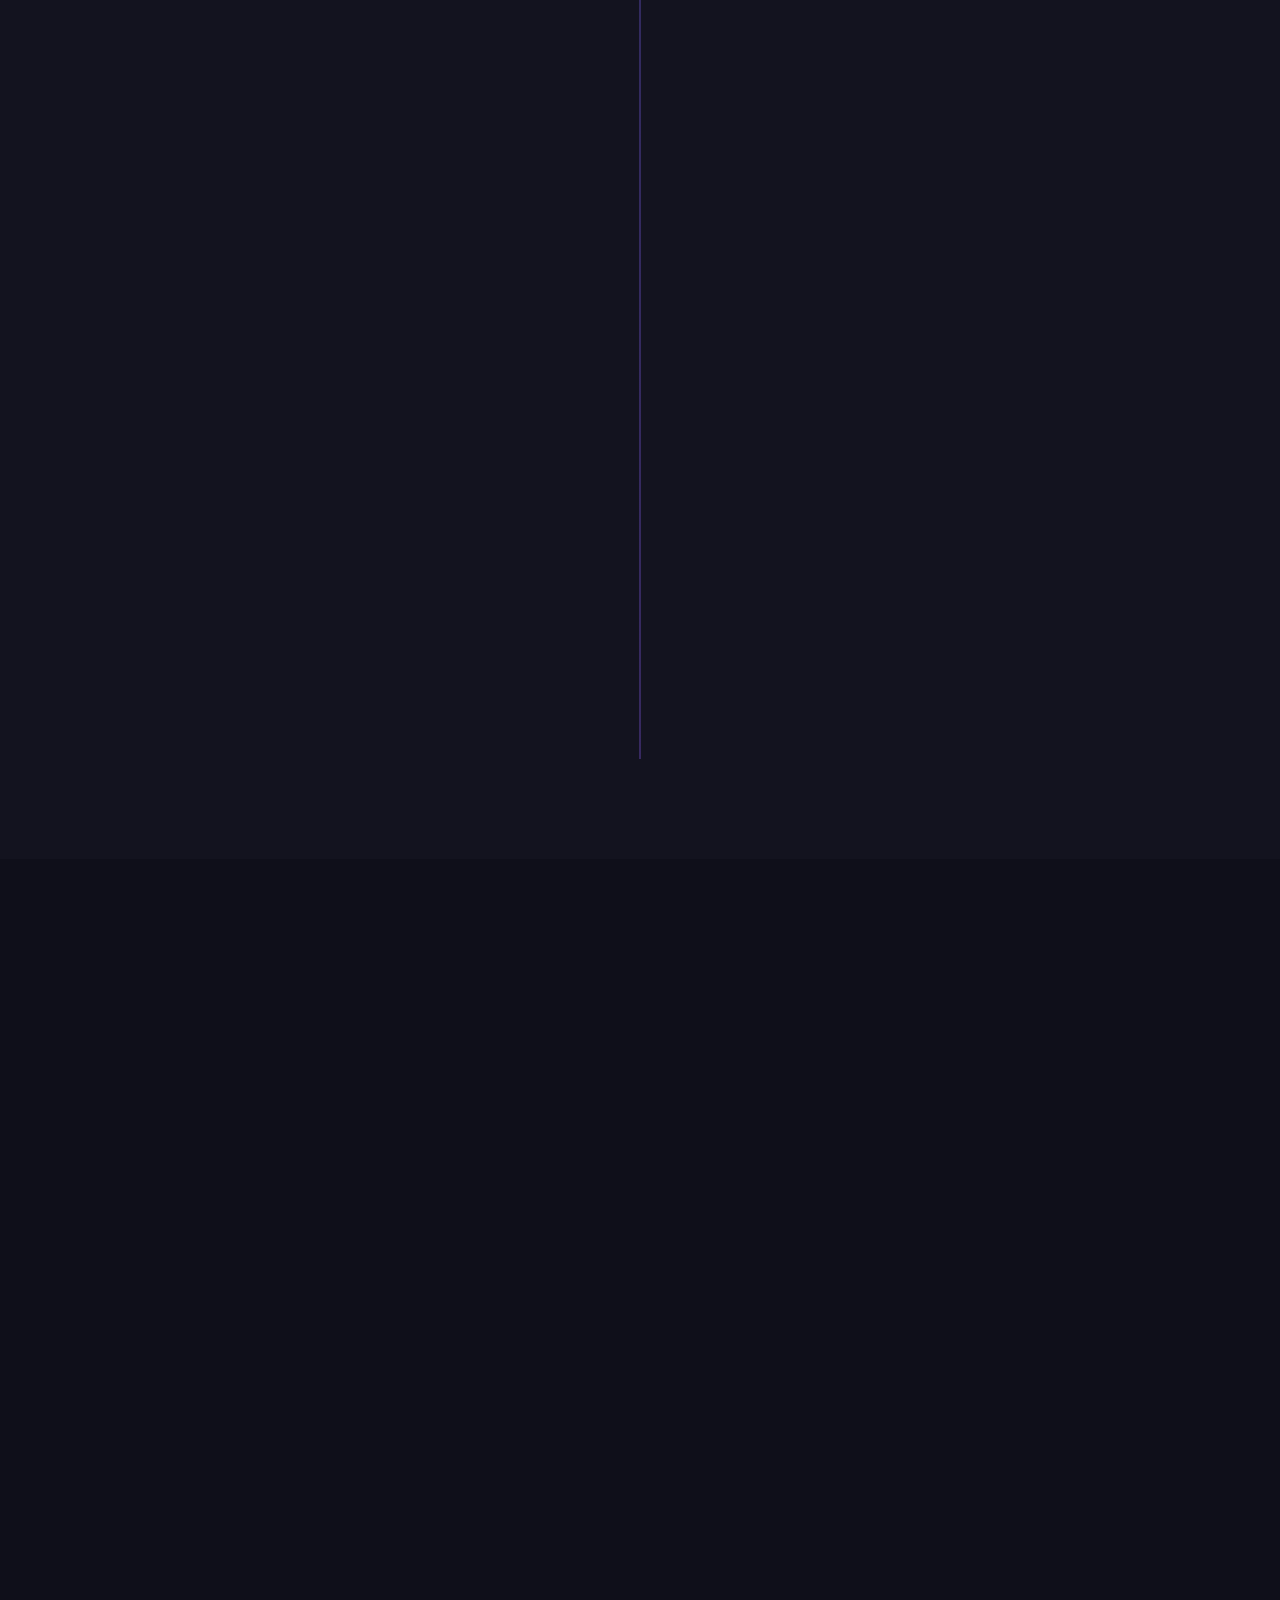
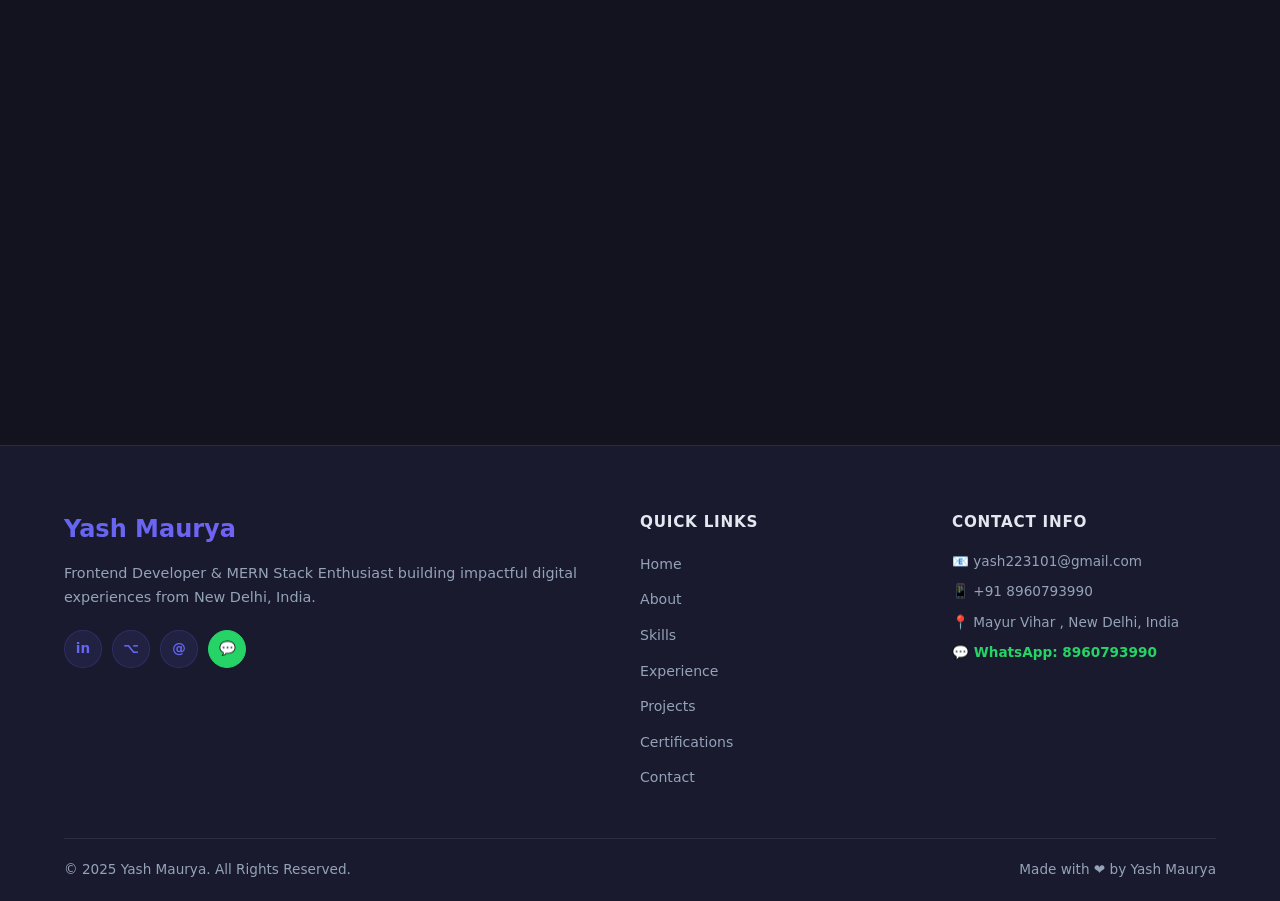
==== commit 358f6bbb: "Update print statement from 'Hello' to 'Goodbye'" ====
--- a/index.html
+++ b/index.html
@@ -14,8 +14,8 @@
   <meta property="og:url" content="https://yashmaurya.dev" />
   <meta name="twitter:card" content="summary_large_image" />
   <link rel="canonical" href="https://yashmaurya.dev" />
-  <link rel="stylesheet" href="css/style.css" />
-  <link rel="stylesheet" href="css/light-mode.css" />
+  <link rel="stylesheet" href="style.css" />
+  <link rel="stylesheet" href="light-mode.css" />
   <link rel="icon" href="data:image/svg+xml,<svg xmlns='http://www.w3.org/2000/svg' viewBox='0 0 100 100'><text y='.9em' font-size='90'>💻</text></svg>" />
   <style>
     /* ── EXTRA PREMIUM STYLES ── */
--- a/style.css
+++ b/style.css
@@ -0,0 +1,1652 @@
+/* =============================================
+   YASH MAURYA PORTFOLIO - style.css
+   Premium Portfolio Design
+   ============================================= */
+
+/* =============================================
+   1. CSS CUSTOM PROPERTIES
+   ============================================= */
+:root {
+  --primary: #6366f1;
+  --primary-dark: #4f46e5;
+  --secondary: #8b5cf6;
+  --accent: #06b6d4;
+  --success: #10b981;
+  --warning: #f59e0b;
+  --danger: #ef4444;
+  --bg-dark: #0f0f1a;
+  --bg-card-dark: #1a1a2e;
+  --bg-section-dark: #13131f;
+  --bg-light: #f8fafc;
+  --bg-card-light: #ffffff;
+  --bg-section-light: #f1f5f9;
+  --text-dark: #e2e8f0;
+  --text-muted-dark: #94a3b8;
+  --text-light: #1e293b;
+  --text-muted-light: #64748b;
+  --border-dark: rgba(255,255,255,0.08);
+  --border-light: rgba(0,0,0,0.1);
+  --gradient: linear-gradient(135deg, #6366f1, #8b5cf6);
+  --gradient-accent: linear-gradient(135deg, #06b6d4, #6366f1);
+  --shadow: 0 20px 60px rgba(0,0,0,0.3);
+  --shadow-card: 0 8px 32px rgba(0,0,0,0.2);
+  --radius: 16px;
+  --radius-sm: 8px;
+  --radius-full: 9999px;
+  --transition: 0.3s ease;
+  --nav-height: 70px;
+  --bg: var(--bg-dark);
+  --bg-card: var(--bg-card-dark);
+  --bg-section: var(--bg-section-dark);
+  --text: var(--text-dark);
+  --text-muted: var(--text-muted-dark);
+  --border: var(--border-dark);
+}
+
+body.light-mode {
+  --bg: var(--bg-light);
+  --bg-card: var(--bg-card-light);
+  --bg-section: var(--bg-section-light);
+  --text: var(--text-light);
+  --text-muted: var(--text-muted-light);
+  --border: var(--border-light);
+}
+
+/* =============================================
+   2. RESET & BASE
+   ============================================= */
+*, *::before, *::after { box-sizing: border-box; margin: 0; padding: 0; }
+
+html { scroll-behavior: smooth; font-size: 16px; }
+
+body {
+  font-family: 'Segoe UI', system-ui, -apple-system, BlinkMacSystemFont, sans-serif;
+  background-color: var(--bg);
+  color: var(--text);
+  line-height: 1.6;
+  overflow-x: hidden;
+  transition: background-color var(--transition), color var(--transition);
+}
+
+a { text-decoration: none; color: inherit; transition: color var(--transition); }
+ul { list-style: none; }
+img { max-width: 100%; display: block; }
+button { cursor: pointer; border: none; background: none; font-family: inherit; }
+
+/* =============================================
+   3. UTILITY CLASSES
+   ============================================= */
+.container { max-width: 1200px; margin: 0 auto; padding: 0 24px; }
+
+.glass {
+  background: rgba(255,255,255,0.05);
+  backdrop-filter: blur(10px);
+  -webkit-backdrop-filter: blur(10px);
+  border: 1px solid var(--border);
+  border-radius: var(--radius);
+}
+
+body.light-mode .glass {
+  background: rgba(255,255,255,0.7);
+  border: 1px solid rgba(0,0,0,0.08);
+}
+
+.gradient-text {
+  background: var(--gradient);
+  -webkit-background-clip: text;
+  -webkit-text-fill-color: transparent;
+  background-clip: text;
+}
+
+.hidden { display: none !important; }
+
+.section { padding: 100px 0; position: relative; }
+.section:nth-child(even) { background-color: var(--bg-section); }
+
+.section-header { text-align: center; margin-bottom: 64px; }
+
+.section-tag {
+  display: inline-block;
+  font-size: 0.8rem;
+  font-weight: 600;
+  letter-spacing: 0.15em;
+  text-transform: uppercase;
+  color: var(--primary);
+  background: rgba(99,102,241,0.1);
+  padding: 6px 18px;
+  border-radius: var(--radius-full);
+  margin-bottom: 16px;
+  border: 1px solid rgba(99,102,241,0.2);
+}
+
+.section-title {
+  font-size: clamp(2rem, 4vw, 2.8rem);
+  font-weight: 800;
+  line-height: 1.2;
+  margin-bottom: 12px;
+  color: var(--text);
+}
+
+.section-subtitle {
+  font-size: 1.05rem;
+  color: var(--text-muted);
+  max-width: 500px;
+  margin: 0 auto;
+}
+
+/* =============================================
+   4. BUTTONS
+   ============================================= */
+.btn {
+  display: inline-flex;
+  align-items: center;
+  gap: 8px;
+  padding: 12px 28px;
+  border-radius: var(--radius-full);
+  font-size: 0.95rem;
+  font-weight: 600;
+  cursor: pointer;
+  transition: all var(--transition);
+  border: 2px solid transparent;
+  text-decoration: none;
+  white-space: nowrap;
+}
+
+.btn-primary { background: var(--gradient); color: #fff; box-shadow: 0 4px 20px rgba(99,102,241,0.35); }
+.btn-primary:hover { transform: translateY(-3px); box-shadow: 0 8px 30px rgba(99,102,241,0.5); }
+
+.btn-secondary { background: linear-gradient(135deg, var(--secondary), var(--accent)); color: #fff; box-shadow: 0 4px 20px rgba(139,92,246,0.3); }
+.btn-secondary:hover { transform: translateY(-3px); box-shadow: 0 8px 30px rgba(139,92,246,0.5); }
+
+.btn-outline { background: transparent; color: var(--primary); border-color: var(--primary); }
+.btn-outline:hover { background: var(--primary); color: #fff; transform: translateY(-3px); box-shadow: 0 8px 30px rgba(99,102,241,0.4); }
+
+.btn-whatsapp {
+  display: inline-flex;
+  align-items: center;
+  gap: 10px;
+  background: #25D366;
+  color: #fff;
+  padding: 14px 32px;
+  border-radius: var(--radius-full);
+  font-weight: 700;
+  font-size: 1rem;
+  box-shadow: 0 4px 20px rgba(37,211,102,0.4);
+  transition: all var(--transition);
+  margin-top: 20px;
+  width: fit-content;
+}
+.btn-whatsapp:hover { transform: translateY(-3px); box-shadow: 0 8px 30px rgba(37,211,102,0.6); background: #1ebe5b; }
+
+.btn-sm { padding: 8px 18px; font-size: 0.85rem; }
+.btn-full { width: 100%; justify-content: center; }
+
+/* =============================================
+   5. SCROLL PROGRESS BAR
+   ============================================= */
+.scroll-progress {
+  position: fixed;
+  top: 0; left: 0;
+  height: 3px;
+  width: 0%;
+  background: var(--gradient);
+  z-index: 10000;
+  transition: width 0.1s linear;
+  box-shadow: 0 0 8px rgba(99,102,241,0.8);
+}
+
+/* =============================================
+   6. NAVBAR
+   ============================================= */
+.navbar {
+  position: fixed;
+  top: 0; left: 0; right: 0;
+  height: var(--nav-height);
+  z-index: 1000;
+  transition: all var(--transition);
+}
+
+.navbar.scrolled {
+  background: rgba(15,15,26,0.85);
+  backdrop-filter: blur(20px);
+  -webkit-backdrop-filter: blur(20px);
+  border-bottom: 1px solid var(--border);
+  box-shadow: 0 4px 30px rgba(0,0,0,0.3);
+}
+
+body.light-mode .navbar.scrolled {
+  background: rgba(248,250,252,0.9);
+  border-bottom: 1px solid rgba(0,0,0,0.08);
+}
+
+.nav-container {
+  max-width: 1200px;
+  margin: 0 auto;
+  padding: 0 24px;
+  height: 100%;
+  display: flex;
+  align-items: center;
+  justify-content: space-between;
+}
+
+.nav-logo { display: flex; align-items: center; text-decoration: none; }
+
+.logo-text {
+  font-size: 1.6rem;
+  font-weight: 900;
+  background: var(--gradient);
+  -webkit-background-clip: text;
+  -webkit-text-fill-color: transparent;
+  background-clip: text;
+  letter-spacing: -0.02em;
+}
+
+.nav-links { display: flex; align-items: center; gap: 8px; }
+
+.nav-link {
+  padding: 8px 16px;
+  border-radius: var(--radius-full);
+  font-size: 0.9rem;
+  font-weight: 500;
+  color: var(--text-muted);
+  transition: all var(--transition);
+}
+
+.nav-link:hover, .nav-link.active {
+  color: var(--primary);
+  background: rgba(99,102,241,0.1);
+}
+
+.nav-actions { display: flex; align-items: center; gap: 12px; }
+
+.theme-toggle {
+  width: 42px; height: 42px;
+  border-radius: var(--radius-full);
+  background: rgba(99,102,241,0.1);
+  border: 1px solid rgba(99,102,241,0.2);
+  display: flex; align-items: center; justify-content: center;
+  font-size: 1.1rem;
+  transition: all var(--transition);
+  cursor: pointer;
+}
+.theme-toggle:hover { background: rgba(99,102,241,0.2); transform: rotate(20deg); }
+
+.hamburger {
+  display: none;
+  flex-direction: column;
+  gap: 5px;
+  width: 42px; height: 42px;
+  align-items: center; justify-content: center;
+  border-radius: var(--radius-sm);
+  transition: background var(--transition);
+}
+.hamburger:hover { background: rgba(99,102,241,0.1); }
+.hamburger span { display: block; width: 22px; height: 2px; background: var(--text); border-radius: 2px; transition: all var(--transition); }
+.hamburger.active span:nth-child(1) { transform: translateY(7px) rotate(45deg); }
+.hamburger.active span:nth-child(2) { opacity: 0; }
+.hamburger.active span:nth-child(3) { transform: translateY(-7px) rotate(-45deg); }
+
+/* =============================================
+   7. HERO SECTION
+   ============================================= */
+.hero {
+  min-height: 100vh;
+  display: flex;
+  align-items: center;
+  justify-content: center;
+  position: relative;
+  overflow: hidden;
+  padding: 120px 24px 80px;
+  background: var(--bg-dark);
+}
+
+body.light-mode .hero {
+  background: linear-gradient(135deg, #f0f4ff 0%, #fdf4ff 50%, #f0fbff 100%);
+}
+
+.particles-canvas {
+  position: absolute; inset: 0;
+  width: 100%; height: 100%;
+  z-index: 0;
+}
+
+.hero-content {
+  position: relative; z-index: 1;
+  max-width: 900px; margin: 0 auto;
+  display: flex; flex-direction: column;
+  align-items: center; text-align: center;
+  gap: 32px;
+}
+
+.hero-avatar {
+  width: 200px; height: 200px;
+  border-radius: 50%;
+  padding: 4px;
+  background: var(--gradient);
+  animation: float 6s ease-in-out infinite;
+  box-shadow: 0 20px 60px rgba(99,102,241,0.4);
+  flex-shrink: 0;
+}
+
+.avatar-inner {
+  width: 100%; height: 100%;
+  border-radius: 50%;
+  background: var(--bg-card-dark);
+  display: flex; align-items: center; justify-content: center;
+  overflow: hidden;
+}
+
+body.light-mode .avatar-inner { background: #e8ecff; }
+
+.avatar-initials {
+  font-size: 3.5rem;
+  font-weight: 900;
+  background: var(--gradient);
+  -webkit-background-clip: text;
+  -webkit-text-fill-color: transparent;
+  background-clip: text;
+  user-select: none;
+}
+
+@keyframes float {
+  0%, 100% { transform: translateY(0px); }
+  50% { transform: translateY(-18px); }
+}
+
+.location-badge {
+  display: inline-flex;
+  align-items: center;
+  gap: 6px;
+  background: rgba(99,102,241,0.12);
+  border: 1px solid rgba(99,102,241,0.25);
+  padding: 6px 18px;
+  border-radius: var(--radius-full);
+  font-size: 0.875rem;
+  color: var(--primary);
+  font-weight: 500;
+}
+
+.hero-name {
+  font-size: clamp(2.8rem, 7vw, 5rem);
+  font-weight: 900;
+  line-height: 1.1;
+  letter-spacing: -0.03em;
+}
+
+.typing-wrapper {
+  font-size: clamp(1.2rem, 3vw, 1.6rem);
+  font-weight: 600;
+  color: var(--accent);
+  min-height: 2.2rem;
+  display: flex;
+  align-items: center;
+  justify-content: center;
+  gap: 2px;
+}
+
+.typing-cursor { animation: blink 0.75s step-end infinite; color: var(--primary); font-weight: 300; }
+
+@keyframes blink {
+  0%, 100% { opacity: 1; }
+  50% { opacity: 0; }
+}
+
+.hero-bio {
+  font-size: 1.05rem;
+  line-height: 1.7;
+  color: var(--text-muted);
+  max-width: 680px;
+}
+
+.hero-buttons { display: flex; flex-wrap: wrap; gap: 14px; justify-content: center; }
+
+.hero-socials { display: flex; gap: 16px; justify-content: center; flex-wrap: wrap; }
+
+.social-link {
+  display: flex; align-items: center; gap: 8px;
+  padding: 10px 20px;
+  border-radius: var(--radius-full);
+  background: rgba(255,255,255,0.05);
+  border: 1px solid var(--border);
+  color: var(--text-muted);
+  font-size: 0.9rem;
+  font-weight: 500;
+  transition: all var(--transition);
+}
+
+.social-link:hover { color: var(--primary); border-color: var(--primary); background: rgba(99,102,241,0.1); transform: translateY(-3px); }
+
+.social-icon {
+  font-weight: 700; font-size: 0.85rem;
+  width: 26px; height: 26px;
+  border-radius: 50%;
+  background: var(--gradient);
+  display: flex; align-items: center; justify-content: center;
+  color: #fff;
+}
+
+.hero-scroll-hint {
+  position: absolute; bottom: 32px; left: 50%; transform: translateX(-50%);
+  display: flex; flex-direction: column; align-items: center; gap: 8px;
+  color: var(--text-muted); font-size: 0.8rem;
+  animation: bounce 2s ease-in-out infinite;
+}
+
+.scroll-arrow { width: 20px; height: 20px; border-right: 2px solid var(--primary); border-bottom: 2px solid var(--primary); transform: rotate(45deg); }
+
+@keyframes bounce {
+  0%, 100% { transform: translateX(-50%) translateY(0); }
+  50% { transform: translateX(-50%) translateY(-8px); }
+}
+
+/* =============================================
+   8. ABOUT SECTION
+   ============================================= */
+.about-grid {
+  display: grid;
+  grid-template-columns: 1fr 1.5fr;
+  gap: 80px;
+  align-items: center;
+}
+
+.about-image-col { display: flex; justify-content: center; }
+
+.about-avatar-wrap { position: relative; display: flex; justify-content: center; }
+
+.about-avatar {
+  width: 280px; height: 280px;
+  border-radius: 30px;
+  padding: 4px;
+  background: var(--gradient);
+  box-shadow: 0 20px 60px rgba(99,102,241,0.3);
+  animation: float 6s ease-in-out infinite 1s;
+}
+
+.about-avatar .avatar-inner { border-radius: 26px; }
+
+.about-glow {
+  position: absolute; inset: -20px;
+  background: var(--gradient);
+  border-radius: 50px;
+  filter: blur(40px);
+  opacity: 0.15; z-index: -1;
+  animation: pulse-glow 3s ease-in-out infinite;
+}
+
+@keyframes pulse-glow {
+  0%, 100% { opacity: 0.15; transform: scale(1); }
+  50% { opacity: 0.25; transform: scale(1.05); }
+}
+
+.about-heading { font-size: 2rem; font-weight: 800; color: var(--text); margin-bottom: 16px; }
+.about-description { color: var(--text-muted); line-height: 1.8; margin-bottom: 14px; font-size: 0.97rem; }
+
+.about-badges { display: grid; grid-template-columns: 1fr 1fr; gap: 12px; margin: 24px 0; }
+
+.badge-item { display: flex; align-items: center; gap: 12px; padding: 12px 16px; border-radius: var(--radius-sm); transition: transform var(--transition); }
+.badge-item:hover { transform: translateY(-2px); }
+.badge-icon { font-size: 1.4rem; flex-shrink: 0; }
+.badge-item div { display: flex; flex-direction: column; gap: 2px; }
+.badge-item strong { font-size: 0.85rem; font-weight: 700; color: var(--text); }
+.badge-item span { font-size: 0.75rem; color: var(--text-muted); }
+
+.about-stats { display: flex; gap: 16px; margin-top: 28px; }
+
+.stat-card { flex: 1; padding: 20px 16px; border-radius: var(--radius-sm); text-align: center; display: flex; flex-direction: column; gap: 6px; transition: transform var(--transition); }
+.stat-card:hover { transform: translateY(-4px); }
+.stat-number { font-size: 2.2rem; font-weight: 900; background: var(--gradient); -webkit-background-clip: text; -webkit-text-fill-color: transparent; background-clip: text; line-height: 1; }
+.stat-label { font-size: 0.8rem; color: var(--text-muted); font-weight: 500; text-transform: uppercase; letter-spacing: 0.05em; }
+
+.tag { display: inline-block; background: rgba(99,102,241,0.1); color: var(--primary); border: 1px solid rgba(99,102,241,0.2); padding: 4px 12px; border-radius: var(--radius-full); font-size: 0.78rem; font-weight: 500; margin: 3px; }
+
+/* =============================================
+   9. SKILLS SECTION
+   ============================================= */
+.skills-categories { display: flex; flex-direction: column; gap: 48px; }
+
+.category-title { font-size: 1.3rem; font-weight: 700; color: var(--text); margin-bottom: 20px; display: flex; align-items: center; gap: 10px; }
+
+.skills-grid { display: grid; grid-template-columns: repeat(auto-fill, minmax(260px, 1fr)); gap: 16px; }
+
+.skill-card { padding: 20px; border-radius: var(--radius); transition: all var(--transition); }
+.skill-card:hover { transform: translateY(-4px); box-shadow: 0 12px 40px rgba(99,102,241,0.15); border-color: rgba(99,102,241,0.3); }
+
+.skill-header { display: flex; align-items: center; gap: 10px; margin-bottom: 14px; }
+.skill-icon { font-size: 1.4rem; }
+.skill-name { flex: 1; font-weight: 600; font-size: 0.95rem; color: var(--text); }
+.skill-percent { font-size: 0.85rem; font-weight: 700; color: var(--primary); }
+
+.skill-bar-wrap { height: 6px; background: rgba(99,102,241,0.1); border-radius: var(--radius-full); overflow: hidden; }
+.skill-bar { height: 100%; width: 0%; background: var(--gradient); border-radius: var(--radius-full); transition: width 1.2s cubic-bezier(0.4, 0, 0.2, 1); box-shadow: 0 0 8px rgba(99,102,241,0.5); }
+
+/* =============================================
+   10. EXPERIENCE / TIMELINE
+   ============================================= */
+.timeline { position: relative; padding: 20px 0; }
+
+.timeline::before {
+  content: '';
+  position: absolute;
+  left: 50%; top: 0; bottom: 0;
+  width: 2px;
+  background: var(--gradient);
+  transform: translateX(-50%);
+  opacity: 0.3;
+}
+
+.timeline-item { position: relative; width: 46%; margin-bottom: 48px; }
+.timeline-item:nth-child(odd) { margin-left: 0; }
+.timeline-item:nth-child(even) { margin-left: 54%; }
+
+.timeline-dot {
+  position: absolute; width: 18px; height: 18px;
+  border-radius: 50%; background: var(--gradient);
+  top: 24px; box-shadow: 0 0 0 4px rgba(99,102,241,0.2);
+}
+
+.timeline-item:nth-child(odd) .timeline-dot { right: -9%; transform: translateX(50%); }
+.timeline-item:nth-child(even) .timeline-dot { left: -9%; transform: translateX(-50%); }
+
+.timeline-content { padding: 24px; border-radius: var(--radius); transition: all var(--transition); }
+.timeline-content:hover { transform: translateY(-4px); box-shadow: var(--shadow-card); }
+
+.timeline-header { display: flex; justify-content: space-between; align-items: flex-start; gap: 16px; margin-bottom: 16px; flex-wrap: wrap; }
+.timeline-role { font-size: 1.05rem; font-weight: 700; color: var(--text); margin-bottom: 4px; }
+.timeline-company { font-size: 0.9rem; font-weight: 600; color: var(--primary); }
+
+.timeline-duration {
+  font-size: 0.8rem; font-weight: 600;
+  background: rgba(99,102,241,0.1); color: var(--primary);
+  padding: 4px 12px; border-radius: var(--radius-full);
+  border: 1px solid rgba(99,102,241,0.2); white-space: nowrap;
+}
+
+.timeline-responsibilities { list-style: none; margin-bottom: 16px; }
+.timeline-responsibilities li { color: var(--text-muted); font-size: 0.88rem; padding: 4px 0 4px 20px; position: relative; line-height: 1.5; }
+.timeline-responsibilities li::before { content: '▸'; position: absolute; left: 0; color: var(--primary); font-size: 0.7rem; top: 5px; }
+
+.timeline-tags { display: flex; flex-wrap: wrap; gap: 6px; }
+
+/* =============================================
+   11. PROJECTS SECTION
+   ============================================= */
+.project-filters { display: flex; justify-content: center; flex-wrap: wrap; gap: 12px; margin-bottom: 48px; }
+
+.filter-btn {
+  padding: 9px 24px;
+  border-radius: var(--radius-full);
+  font-size: 0.9rem; font-weight: 600;
+  background: rgba(99,102,241,0.08);
+  color: var(--text-muted);
+  border: 1px solid var(--border);
+  transition: all var(--transition);
+  cursor: pointer;
+}
+
+.filter-btn:hover, .filter-btn.active { background: var(--gradient); color: #fff; border-color: transparent; box-shadow: 0 4px 20px rgba(99,102,241,0.35); transform: translateY(-2px); }
+
+.projects-grid { display: grid; grid-template-columns: repeat(auto-fill, minmax(340px, 1fr)); gap: 28px; }
+
+.project-card { border-radius: var(--radius); overflow: hidden; transition: all var(--transition); }
+.project-card:hover { transform: translateY(-8px); box-shadow: 0 20px 60px rgba(99,102,241,0.2); border-color: rgba(99,102,241,0.3); }
+
+.project-img-placeholder {
+  height: 180px;
+  background: var(--gradient);
+  display: flex; align-items: center; justify-content: center;
+  position: relative; overflow: hidden;
+}
+.project-img-placeholder::before { content: ''; position: absolute; inset: 0; background: rgba(0,0,0,0.2); }
+.project-img-icon { font-size: 3.5rem; z-index: 1; filter: drop-shadow(0 4px 8px rgba(0,0,0,0.3)); }
+
+.project-body { padding: 24px; }
+
+.project-category-badge { display: inline-block; font-size: 0.73rem; font-weight: 700; text-transform: uppercase; letter-spacing: 0.1em; padding: 3px 10px; border-radius: var(--radius-full); margin-bottom: 10px; }
+.project-category-badge.mern { background: rgba(99,102,241,0.15); color: var(--primary); }
+.project-category-badge.frontend { background: rgba(6,182,212,0.15); color: var(--accent); }
+.project-category-badge.fullstack { background: rgba(245,158,11,0.15); color: var(--warning); }
+
+.project-title { font-size: 1.2rem; font-weight: 700; color: var(--text); margin-bottom: 10px; }
+.project-desc { font-size: 0.88rem; color: var(--text-muted); line-height: 1.6; margin-bottom: 14px; }
+
+.project-features { list-style: none; margin-bottom: 16px; }
+.project-features li { font-size: 0.82rem; color: var(--text-muted); padding: 3px 0 3px 18px; position: relative; }
+.project-features li::before { content: '✓'; position: absolute; left: 0; color: var(--success); font-size: 0.75rem; }
+
+.project-tech-tags { display: flex; flex-wrap: wrap; gap: 6px; margin-bottom: 18px; }
+.tech-tag { font-size: 0.75rem; font-weight: 600; background: rgba(99,102,241,0.1); color: var(--primary); border: 1px solid rgba(99,102,241,0.2); padding: 3px 10px; border-radius: var(--radius-full); }
+
+.project-actions { display: flex; flex-wrap: wrap; gap: 8px; }
+
+/* =============================================
+   12. MODALS
+   ============================================= */
+.modal-overlay {
+  display: none;
+  position: fixed; inset: 0;
+  background: rgba(0,0,0,0.8);
+  backdrop-filter: blur(8px);
+  z-index: 9000;
+  align-items: center; justify-content: center;
+  padding: 24px;
+}
+.modal-overlay.active { display: flex; }
+
+.modal-box {
+  max-width: 600px; width: 100%;
+  border-radius: 20px;
+  padding: 0; overflow: hidden;
+  animation: modalIn 0.3s ease;
+  position: relative;
+  max-height: 90vh;
+  overflow-y: auto;
+}
+
+@keyframes modalIn {
+  from { transform: scale(0.9); opacity: 0; }
+  to { transform: scale(1); opacity: 1; }
+}
+
+.modal-close {
+  position: absolute; top: 16px; right: 16px;
+  width: 36px; height: 36px;
+  border-radius: 50%;
+  background: rgba(255,255,255,0.1);
+  color: var(--text);
+  font-size: 1.3rem;
+  display: flex; align-items: center; justify-content: center;
+  z-index: 1; transition: all var(--transition);
+}
+.modal-close:hover { background: rgba(239,68,68,0.2); color: #ef4444; }
+
+.modal-img-placeholder { height: 180px; background: var(--gradient); display: flex; align-items: center; justify-content: center; font-size: 4rem; }
+.modal-title { font-size: 1.6rem; font-weight: 800; color: var(--text); padding: 20px 24px 8px; }
+.modal-tags { display: flex; flex-wrap: wrap; gap: 6px; padding: 0 24px 16px; }
+.modal-desc { color: var(--text-muted); line-height: 1.7; padding: 0 24px 16px; font-size: 0.92rem; }
+.modal-features-title { font-size: 0.95rem; font-weight: 700; color: var(--text); padding: 0 24px 8px; }
+.modal-features-list { padding: 0 24px 16px; list-style: none; }
+.modal-features-list li { font-size: 0.88rem; color: var(--text-muted); padding: 4px 0 4px 20px; position: relative; }
+.modal-features-list li::before { content: '✓'; position: absolute; left: 0; color: var(--success); }
+.modal-actions { display: flex; gap: 12px; padding: 16px 24px 24px; flex-wrap: wrap; }
+
+/* =============================================
+   13. CERTIFICATIONS SECTION
+   ============================================= */
+.certs-grid { display: grid; grid-template-columns: repeat(auto-fill, minmax(260px, 1fr)); gap: 24px; }
+
+.cert-card { border-radius: var(--radius); overflow: hidden; transition: all var(--transition); cursor: default; }
+.cert-card:hover { transform: translateY(-8px); box-shadow: 0 20px 60px rgba(99,102,241,0.25); border-color: rgba(99,102,241,0.4); }
+
+.cert-img-placeholder { height: 130px; background: var(--gradient); display: flex; align-items: center; justify-content: center; position: relative; overflow: hidden; }
+.cert-bg-icon { font-size: 4rem; opacity: 0.3; }
+
+.cert-body { padding: 20px; display: flex; flex-direction: column; gap: 6px; }
+.cert-trophy { font-size: 1.6rem; }
+.cert-title { font-size: 0.98rem; font-weight: 700; color: var(--text); }
+.cert-issuer { font-size: 0.85rem; color: var(--primary); font-weight: 600; }
+.cert-date { font-size: 0.8rem; color: var(--text-muted); }
+.cert-badge { display: inline-block; font-size: 0.72rem; font-weight: 700; text-transform: uppercase; letter-spacing: 0.08em; background: rgba(99,102,241,0.1); color: var(--primary); border: 1px solid rgba(99,102,241,0.2); padding: 3px 10px; border-radius: var(--radius-full); margin-top: 4px; width: fit-content; }
+
+/* =============================================
+   14. EDUCATION SECTION
+   ============================================= */
+.education-card {
+  display: flex; align-items: flex-start; gap: 28px;
+  padding: 36px; border-radius: 20px;
+  max-width: 800px; margin: 0 auto;
+  transition: all var(--transition);
+}
+.education-card:hover { transform: translateY(-6px); box-shadow: var(--shadow); }
+
+.edu-icon-wrap { font-size: 3rem; flex-shrink: 0; width: 70px; height: 70px; border-radius: 18px; background: rgba(99,102,241,0.1); display: flex; align-items: center; justify-content: center; border: 1px solid rgba(99,102,241,0.2); }
+
+.edu-degree { font-size: 1.4rem; font-weight: 800; color: var(--text); margin-bottom: 6px; }
+.edu-institution { font-size: 1rem; font-weight: 600; color: var(--primary); margin-bottom: 12px; }
+
+.edu-meta { display: flex; flex-wrap: wrap; gap: 16px; margin-bottom: 16px; }
+.edu-duration, .edu-cgpa, .edu-location { font-size: 0.85rem; color: var(--text-muted); font-weight: 500; display: flex; align-items: center; gap: 4px; }
+
+.edu-desc { color: var(--text-muted); font-size: 0.9rem; line-height: 1.7; margin-bottom: 16px; }
+.edu-courses { display: flex; flex-wrap: wrap; }
+
+/* =============================================
+   15. TESTIMONIALS SECTION
+   ============================================= */
+.testimonials-slider { position: relative; overflow: hidden; }
+.testimonials-track { display: flex; transition: transform 0.6s cubic-bezier(0.25, 0.46, 0.45, 0.94); }
+.testimonial-slide { min-width: 100%; padding: 0 20px; }
+
+.testimonial-card { max-width: 700px; margin: 0 auto; padding: 40px 48px; border-radius: 20px; position: relative; text-align: center; }
+
+.quote-icon { font-size: 5rem; line-height: 0.5; color: var(--primary); opacity: 0.3; position: absolute; top: 24px; left: 28px; font-family: Georgia, serif; }
+.testimonial-text { font-size: 1rem; line-height: 1.8; color: var(--text-muted); margin-bottom: 28px; font-style: italic; }
+
+.testimonial-author { display: flex; align-items: center; justify-content: center; gap: 16px; }
+.testimonial-avatar { width: 52px; height: 52px; border-radius: 50%; background: var(--gradient); display: flex; align-items: center; justify-content: center; color: #fff; font-weight: 700; font-size: 0.9rem; flex-shrink: 0; }
+.author-name { display: block; font-weight: 700; color: var(--text); font-size: 1rem; }
+.author-role { display: block; font-size: 0.82rem; color: var(--text-muted); }
+
+.slider-controls { display: flex; align-items: center; justify-content: center; gap: 20px; margin-top: 32px; }
+
+.slider-prev, .slider-next { width: 44px; height: 44px; border-radius: 50%; background: rgba(99,102,241,0.1); border: 1px solid rgba(99,102,241,0.2); color: var(--primary); font-size: 1.1rem; display: flex; align-items: center; justify-content: center; transition: all var(--transition); cursor: pointer; }
+.slider-prev:hover, .slider-next:hover { background: var(--gradient); color: #fff; border-color: transparent; }
+
+.slider-dots { display: flex; gap: 8px; }
+.slider-dot { width: 8px; height: 8px; border-radius: 50%; background: rgba(99,102,241,0.3); cursor: pointer; transition: all var(--transition); border: none; }
+.slider-dot.active { background: var(--primary); width: 24px; border-radius: 4px; }
+
+/* =============================================
+   16. BLOG SECTION
+   ============================================= */
+.blog-grid { display: grid; grid-template-columns: repeat(auto-fill, minmax(300px, 1fr)); gap: 28px; }
+
+.blog-card { border-radius: var(--radius); overflow: hidden; transition: all var(--transition); }
+.blog-card:hover { transform: translateY(-8px); box-shadow: 0 20px 60px rgba(99,102,241,0.15); }
+
+.blog-img-placeholder { height: 160px; background: var(--gradient); display: flex; align-items: center; justify-content: center; font-size: 3rem; }
+.blog-body { padding: 24px; }
+
+.blog-tag { display: inline-block; font-size: 0.72rem; font-weight: 700; text-transform: uppercase; letter-spacing: 0.1em; background: rgba(99,102,241,0.1); color: var(--primary); border: 1px solid rgba(99,102,241,0.2); padding: 3px 10px; border-radius: var(--radius-full); margin-bottom: 10px; }
+.blog-title { font-size: 1.05rem; font-weight: 700; color: var(--text); margin-bottom: 6px; line-height: 1.4; }
+.blog-date { font-size: 0.8rem; color: var(--text-muted); margin-bottom: 10px; }
+.blog-excerpt { font-size: 0.87rem; color: var(--text-muted); line-height: 1.6; margin-bottom: 16px; }
+.blog-read-more { font-size: 0.88rem; font-weight: 600; color: var(--primary); transition: all var(--transition); display: inline-flex; align-items: center; gap: 4px; }
+.blog-read-more:hover { color: var(--secondary); gap: 8px; }
+
+/* =============================================
+   17. CONTACT SECTION
+   ============================================= */
+.contact-grid { display: grid; grid-template-columns: 1fr 1.3fr; gap: 60px; align-items: start; }
+
+.contact-info-title { font-size: 1.5rem; font-weight: 800; color: var(--text); margin-bottom: 12px; }
+.contact-info-desc { color: var(--text-muted); line-height: 1.7; margin-bottom: 24px; font-size: 0.92rem; }
+
+.contact-items { display: flex; flex-direction: column; gap: 12px; margin-bottom: 8px; }
+
+.contact-item { display: flex; align-items: center; gap: 16px; padding: 16px 20px; border-radius: var(--radius-sm); transition: all var(--transition); text-decoration: none; }
+.contact-item:hover { transform: translateX(4px); border-color: rgba(99,102,241,0.3); }
+.contact-item-icon { font-size: 1.4rem; flex-shrink: 0; }
+.contact-item div { display: flex; flex-direction: column; gap: 2px; }
+.contact-item strong { font-size: 0.85rem; font-weight: 700; color: var(--text); }
+.contact-item span { font-size: 0.82rem; color: var(--text-muted); }
+
+.contact-socials { display: flex; flex-wrap: wrap; gap: 10px; margin-top: 20px; }
+
+.social-btn { display: flex; align-items: center; gap: 8px; padding: 9px 18px; border-radius: var(--radius-full); font-size: 0.85rem; font-weight: 600; color: var(--text-muted); transition: all var(--transition); text-decoration: none; }
+.social-btn:hover { color: var(--primary); border-color: var(--primary); transform: translateY(-2px); }
+
+.contact-form { padding: 36px; border-radius: 20px; }
+
+.form-row { display: grid; grid-template-columns: 1fr 1fr; gap: 20px; }
+
+.form-group { display: flex; flex-direction: column; gap: 8px; margin-bottom: 20px; }
+.form-group label { font-size: 0.85rem; font-weight: 600; color: var(--text); }
+.form-group label span { color: var(--danger); }
+
+.form-group input, .form-group textarea {
+  width: 100%;
+  padding: 13px 18px;
+  border-radius: var(--radius-sm);
+  border: 1px solid var(--border);
+  background: rgba(255,255,255,0.03);
+  color: var(--text);
+  font-size: 0.92rem;
+  font-family: inherit;
+  transition: all var(--transition);
+  outline: none;
+  resize: none;
+}
+
+body.light-mode .form-group input, body.light-mode .form-group textarea { background: rgba(99,102,241,0.03); }
+.form-group input::placeholder, .form-group textarea::placeholder { color: var(--text-muted); }
+.form-group input:focus, .form-group textarea:focus { border-color: var(--primary); background: rgba(99,102,241,0.05); box-shadow: 0 0 0 3px rgba(99,102,241,0.1); }
+
+.form-response { margin-top: 16px; padding: 12px 18px; border-radius: var(--radius-sm); font-size: 0.9rem; font-weight: 500; display: none; }
+.form-response.success { display: block; background: rgba(16,185,129,0.1); border: 1px solid rgba(16,185,129,0.3); color: var(--success); }
+.form-response.error { display: block; background: rgba(239,68,68,0.1); border: 1px solid rgba(239,68,68,0.3); color: var(--danger); }
+
+/* =============================================
+   18. FOOTER
+   ============================================= */
+.footer { background: var(--bg-card-dark); padding: 64px 0 0; border-top: 1px solid var(--border); }
+body.light-mode .footer { background: #f1f5f9; }
+
+.footer-grid { display: grid; grid-template-columns: 2fr 1fr 1fr; gap: 48px; margin-bottom: 48px; }
+
+.footer-logo { font-size: 1.5rem; font-weight: 900; background: var(--gradient); -webkit-background-clip: text; -webkit-text-fill-color: transparent; background-clip: text; display: block; margin-bottom: 12px; }
+.footer-tagline { color: var(--text-muted); font-size: 0.9rem; line-height: 1.7; margin-bottom: 20px; }
+
+.footer-socials { display: flex; gap: 10px; }
+.footer-social { width: 38px; height: 38px; border-radius: 50%; background: rgba(99,102,241,0.1); border: 1px solid rgba(99,102,241,0.2); display: flex; align-items: center; justify-content: center; color: var(--primary); font-size: 0.85rem; font-weight: 700; transition: all var(--transition); text-decoration: none; }
+.footer-social:hover { background: var(--gradient); color: #fff; border-color: transparent; transform: translateY(-3px); }
+
+.footer-links-title { font-size: 0.95rem; font-weight: 700; color: var(--text); margin-bottom: 16px; text-transform: uppercase; letter-spacing: 0.05em; }
+
+.footer-links ul, .footer-contact ul { display: flex; flex-direction: column; gap: 10px; }
+.footer-links a { color: var(--text-muted); font-size: 0.88rem; transition: color var(--transition); text-decoration: none; }
+.footer-links a:hover { color: var(--primary); }
+.footer-contact li { color: var(--text-muted); font-size: 0.85rem; line-height: 1.5; }
+
+.footer-bottom { border-top: 1px solid var(--border); padding: 20px 0; display: flex; justify-content: space-between; align-items: center; flex-wrap: wrap; gap: 8px; }
+.footer-bottom p { color: var(--text-muted); font-size: 0.85rem; }
+
+/* =============================================
+   19. BACK TO TOP
+   ============================================= */
+.back-to-top {
+  position: fixed; bottom: 100px; right: 24px;
+  width: 46px; height: 46px;
+  border-radius: 50%;
+  background: var(--gradient);
+  color: #fff; font-size: 0.9rem;
+  display: flex; align-items: center; justify-content: center;
+  z-index: 999;
+  opacity: 0; visibility: hidden;
+  transform: translateY(20px);
+  transition: all var(--transition);
+  box-shadow: 0 4px 20px rgba(99,102,241,0.4);
+  cursor: pointer; border: none;
+}
+.back-to-top.visible { opacity: 1; visibility: visible; transform: translateY(0); }
+.back-to-top:hover { transform: translateY(-4px); box-shadow: 0 8px 30px rgba(99,102,241,0.6); }
+
+/* =============================================
+   20. WHATSAPP FLOATING BUTTON
+   ============================================= */
+.whatsapp-float {
+  position: fixed; bottom: 30px; right: 24px;
+  width: 60px; height: 60px;
+  border-radius: 50%;
+  background: #25D366;
+  color: #fff; font-size: 1.6rem;
+  display: flex; align-items: center; justify-content: center;
+  z-index: 9999;
+  box-shadow: 0 4px 20px rgba(37,211,102,0.5);
+  text-decoration: none;
+  transition: all var(--transition);
+  animation: wa-pulse 2.5s ease-in-out infinite;
+}
+
+.whatsapp-float:hover { transform: scale(1.1) translateY(-4px); box-shadow: 0 8px 30px rgba(37,211,102,0.7); animation: none; }
+
+@keyframes wa-pulse {
+  0%, 100% { box-shadow: 0 4px 20px rgba(37,211,102,0.5), 0 0 0 0 rgba(37,211,102,0.4); }
+  50% { box-shadow: 0 4px 20px rgba(37,211,102,0.5), 0 0 0 12px rgba(37,211,102,0); }
+}
+
+.whatsapp-tooltip {
+  position: absolute; right: 70px; top: 50%; transform: translateY(-50%);
+  background: rgba(0,0,0,0.8); color: #fff;
+  font-size: 0.8rem; font-weight: 500; white-space: nowrap;
+  padding: 6px 12px; border-radius: var(--radius-sm);
+  opacity: 0; pointer-events: none;
+  transition: opacity var(--transition);
+}
+
+.whatsapp-float:hover .whatsapp-tooltip { opacity: 1; }
+
+.whatsapp-tooltip::after { content: ''; position: absolute; right: -6px; top: 50%; transform: translateY(-50%); border: 6px solid transparent; border-right: none; border-left-color: rgba(0,0,0,0.8); }
+
+/* =============================================
+   21. ANIMATIONS (SCROLL)
+   ============================================= */
+.fade-in, .fade-in-up, .fade-in-left, .fade-in-right { opacity: 0; transition: opacity 0.7s ease, transform 0.7s ease; }
+
+.fade-in { transform: translateY(0); }
+.fade-in-up { transform: translateY(40px); }
+.fade-in-left { transform: translateX(-50px); }
+.fade-in-right { transform: translateX(50px); }
+
+.fade-in.visible, .fade-in-up.visible, .fade-in-left.visible, .fade-in-right.visible { opacity: 1; transform: translate(0); }
+
+.skills-grid .skill-card:nth-child(1) { transition-delay: 0.05s; }
+.skills-grid .skill-card:nth-child(2) { transition-delay: 0.1s; }
+.skills-grid .skill-card:nth-child(3) { transition-delay: 0.15s; }
+.skills-grid .skill-card:nth-child(4) { transition-delay: 0.2s; }
+.skills-grid .skill-card:nth-child(5) { transition-delay: 0.25s; }
+
+.certs-grid .cert-card:nth-child(1) { transition-delay: 0.05s; }
+.certs-grid .cert-card:nth-child(2) { transition-delay: 0.1s; }
+.certs-grid .cert-card:nth-child(3) { transition-delay: 0.15s; }
+.certs-grid .cert-card:nth-child(4) { transition-delay: 0.2s; }
+
+/* =============================================
+   22. RESPONSIVE - TABLET
+   ============================================= */
+@media (max-width: 1024px) {
+  .about-grid { grid-template-columns: 1fr; gap: 48px; text-align: center; }
+  .about-badges { max-width: 600px; margin: 24px auto; }
+  .about-stats { justify-content: center; }
+
+  .timeline::before { left: 24px; }
+  .timeline-item { width: calc(100% - 60px); margin-left: 60px !important; }
+  .timeline-item:nth-child(odd) .timeline-dot, .timeline-item:nth-child(even) .timeline-dot { left: -46px; right: auto; transform: none; }
+
+  .contact-grid { grid-template-columns: 1fr; gap: 40px; }
+  .footer-grid { grid-template-columns: 1fr 1fr; gap: 32px; }
+}
+
+/* =============================================
+   23. RESPONSIVE - MOBILE
+   ============================================= */
+@media (max-width: 768px) {
+  .section { padding: 72px 0; }
+
+  .hamburger { display: flex; }
+
+  .nav-links {
+    position: fixed; top: var(--nav-height); left: 0; right: 0;
+    background: rgba(15,15,26,0.97);
+    backdrop-filter: blur(20px);
+    flex-direction: column;
+    padding: 24px; gap: 4px;
+    transform: translateY(-110%);
+    transition: transform 0.4s cubic-bezier(0.4, 0, 0.2, 1);
+    border-bottom: 1px solid var(--border);
+    z-index: 999;
+  }
+
+  body.light-mode .nav-links { background: rgba(248,250,252,0.97); }
+  .nav-links.open { transform: translateY(0); }
+  .nav-link { padding: 12px 20px; font-size: 1rem; border-radius: var(--radius-sm); width: 100%; text-align: left; }
+
+  .hero-buttons { flex-direction: column; align-items: center; }
+  .hero-buttons .btn { width: 220px; justify-content: center; }
+
+  .about-grid { grid-template-columns: 1fr; }
+  .about-badges { grid-template-columns: 1fr; }
+  .form-row { grid-template-columns: 1fr; }
+  .projects-grid { grid-template-columns: 1fr; }
+  .certs-grid { grid-template-columns: 1fr; }
+  .blog-grid { grid-template-columns: 1fr; }
+
+  .timeline::before { left: 16px; }
+  .timeline-item { width: calc(100% - 44px); margin-left: 44px !important; }
+  .timeline-item .timeline-dot { left: -36px !important; }
+  .timeline-header { flex-direction: column; gap: 8px; }
+
+  .education-card { flex-direction: column; text-align: center; padding: 24px; }
+  .testimonial-card { padding: 28px 24px; }
+  .contact-grid { grid-template-columns: 1fr; }
+  .contact-form { padding: 24px; }
+  .footer-grid { grid-template-columns: 1fr; }
+  .footer-bottom { flex-direction: column; text-align: center; }
+  .section-title { font-size: 1.8rem; }
+  .about-stats { flex-wrap: wrap; }
+  .stat-card { min-width: 90px; }
+}
+
+@media (max-width: 480px) {
+  .hero-name { font-size: 2.4rem; }
+  .hero-avatar { width: 160px; height: 160px; }
+  .about-avatar { width: 220px; height: 220px; }
+  .skills-grid { grid-template-columns: 1fr; }
+}
+
+/* =============================================
+   24. SCROLLBAR
+   ============================================= */
+::-webkit-scrollbar { width: 6px; height: 6px; }
+::-webkit-scrollbar-track { background: var(--bg-dark); }
+::-webkit-scrollbar-thumb { background: var(--gradient); border-radius: 3px; }
+
+/* =============================================
+   25. SELECTION & FOCUS
+   ============================================= */
+::selection { background: rgba(99,102,241,0.3); color: var(--text); }
+:focus-visible { outline: 2px solid var(--primary); outline-offset: 3px; border-radius: 4px; }
+
+/* =============================================
+   26. PHOTO & PROFILE IMAGE STYLES
+   ============================================= */
+.hero-photo-ring {
+  width: 210px; height: 210px;
+  border-radius: 50%;
+  padding: 4px;
+  background: linear-gradient(135deg, #6366f1, #8b5cf6, #06b6d4);
+  animation: float 6s ease-in-out infinite, ring-glow 3s ease-in-out infinite alternate;
+  box-shadow: 0 0 40px rgba(99,102,241,0.5), 0 20px 60px rgba(99,102,241,0.3);
+  flex-shrink: 0;
+  position: relative;
+}
+@keyframes ring-glow {
+  from { box-shadow: 0 0 30px rgba(99,102,241,0.4), 0 20px 60px rgba(99,102,241,0.2); }
+  to   { box-shadow: 0 0 60px rgba(139,92,246,0.7), 0 20px 80px rgba(99,102,241,0.5); }
+}
+.hero-photo-ring img {
+  width: 100%; height: 100%;
+  border-radius: 50%;
+  object-fit: cover;
+  object-position: center top;
+  display: block;
+  background: linear-gradient(135deg, #1a1a2e, #16213e);
+}
+.hero-photo-ring .online-dot {
+  position: absolute; bottom: 14px; right: 14px;
+  width: 18px; height: 18px;
+  background: #10b981;
+  border-radius: 50%;
+  border: 3px solid #0f0f1a;
+  animation: pulse-dot 2s ease-in-out infinite;
+}
+@keyframes pulse-dot {
+  0%,100% { transform: scale(1); box-shadow: 0 0 0 0 rgba(16,185,129,0.5); }
+  50%      { transform: scale(1.1); box-shadow: 0 0 0 6px rgba(16,185,129,0); }
+}
+body.light-mode .hero-photo-ring .online-dot { border-color: #f8fafc; }
+
+.about-real-photo {
+  width: 290px; height: 290px;
+  border-radius: 28px;
+  padding: 4px;
+  background: linear-gradient(135deg, #6366f1, #8b5cf6);
+  box-shadow: 0 20px 60px rgba(99,102,241,0.3);
+  animation: float 6s ease-in-out infinite 1s;
+}
+.about-real-photo img {
+  width: 100%; height: 100%;
+  border-radius: 24px;
+  object-fit: cover;
+  object-position: center top;
+  display: block;
+  background: linear-gradient(135deg, #1a1a2e, #16213e);
+}
+
+/* =============================================
+   27. CERT VERIFY BUTTON & EXTRAS
+   ============================================= */
+.cert-verify {
+  display: inline-flex; align-items: center; gap: 6px;
+  margin-top: 10px;
+  padding: 6px 14px;
+  border-radius: 999px;
+  background: rgba(99,102,241,0.1);
+  border: 1px solid rgba(99,102,241,0.25);
+  color: var(--primary);
+  font-size: 0.75rem;
+  font-weight: 700;
+  text-decoration: none;
+  transition: all 0.3s ease;
+  width: fit-content;
+}
+.cert-verify:hover {
+  background: var(--gradient);
+  color: #fff;
+  border-color: transparent;
+  transform: translateY(-2px);
+  box-shadow: 0 4px 15px rgba(99,102,241,0.4);
+}
+
+.cert-icon-row { display: flex; align-items: center; gap: 10px; margin-bottom: 6px; }
+.cert-org { font-size: 0.78rem; font-weight: 700; color: var(--text-muted); }
+
+.cert-skills { display: flex; flex-wrap: wrap; gap: 4px; margin-top: 8px; }
+.cert-skill-pill {
+  font-size: 0.68rem; font-weight: 600;
+  padding: 2px 8px; border-radius: 999px;
+  background: rgba(99,102,241,0.08);
+  color: var(--text-muted);
+  border: 1px solid rgba(99,102,241,0.12);
+}
+
+/* =============================================
+   28. LIVE LINKS & CURRENT BADGE
+   ============================================= */
+.live-project-links { display: flex; flex-wrap: wrap; gap: 8px; margin: 10px 0 14px; }
+.live-link {
+  display: inline-flex; align-items: center; gap: 5px;
+  font-size: 0.78rem; font-weight: 600;
+  padding: 4px 12px; border-radius: 999px;
+  background: rgba(6,182,212,0.1); color: var(--accent);
+  border: 1px solid rgba(6,182,212,0.25);
+  text-decoration: none; transition: all 0.3s ease;
+}
+.live-link:hover { background: rgba(6,182,212,0.2); transform: translateY(-2px); }
+
+.in-progress-label {
+  display: inline-flex; align-items: center; gap: 5px;
+  font-size: 0.7rem; font-weight: 700;
+  background: rgba(16,185,129,0.12); color: #10b981;
+  border: 1px solid rgba(16,185,129,0.25);
+  padding: 2px 10px; border-radius: 999px; margin-bottom: 8px;
+}
+.current-dot {
+  width: 6px; height: 6px; border-radius: 50%; background: #10b981;
+  animation: pulse-dot 1.5s ease-in-out infinite;
+}
+
+/* Section divider */
+.section-divider {
+  width: 60px; height: 4px;
+  background: var(--gradient);
+  border-radius: 999px;
+  margin: 12px auto 0;
+}
+
+/* Python skill bar */
+.python-bar { background: linear-gradient(135deg, #3b82f6, #06b6d4) !important; }
+
+/* Btn shine */
+.btn-glow { position: relative; overflow: hidden; }
+.btn-glow::after {
+  content: '';
+  position: absolute; top: -50%; left: -60%;
+  width: 40%; height: 200%;
+  background: rgba(255,255,255,0.2);
+  transform: skewX(-20deg);
+  animation: btn-shine 3s ease-in-out infinite;
+}
+@keyframes btn-shine {
+  0%   { left: -60%; }
+  40%  { left: 110%; }
+  100% { left: 110%; }
+}
+
+/* Hero reveal animation */
+.hero-content > * { opacity: 0; animation: revealUp 0.7s forwards; }
+.hero-content > *:nth-child(1) { animation-delay: 0.1s; }
+.hero-content > *:nth-child(2) { animation-delay: 0.25s; }
+.hero-content > *:nth-child(3) { animation-delay: 0.4s; }
+.hero-content > *:nth-child(4) { animation-delay: 0.55s; }
+@keyframes revealUp {
+  from { opacity: 0; transform: translateY(30px); }
+  to   { opacity: 1; transform: translateY(0); }
+}
+
+/* ============================================================
+   LIGHT MODE PREMIUM OVERHAUL
+   Beautiful backgrounds, animations, rich design for light mode
+   ============================================================ */
+
+/* ── Light mode body background with animated gradient mesh ── */
+body.light-mode {
+  --shadow: 0 20px 60px rgba(99,102,241,0.12);
+  --shadow-card: 0 8px 32px rgba(99,102,241,0.10);
+  background-color: #f0f4ff;
+  background-image:
+    radial-gradient(at 20% 10%, rgba(99,102,241,0.10) 0%, transparent 50%),
+    radial-gradient(at 80% 0%,   rgba(139,92,246,0.10) 0%, transparent 50%),
+    radial-gradient(at 50% 100%, rgba(6,182,212,0.07)  0%, transparent 50%);
+}
+
+/* ── Light mode navbar ── */
+body.light-mode .navbar.scrolled {
+  background: rgba(255,255,255,0.92);
+  box-shadow: 0 2px 30px rgba(99,102,241,0.12);
+  border-bottom: 1px solid rgba(99,102,241,0.12);
+}
+
+/* ── Light mode glass cards ── */
+body.light-mode .glass {
+  background: rgba(255,255,255,0.85);
+  backdrop-filter: blur(16px);
+  -webkit-backdrop-filter: blur(16px);
+  border: 1px solid rgba(99,102,241,0.14);
+  box-shadow: 0 4px 24px rgba(99,102,241,0.08);
+}
+
+/* ── HERO light mode ── */
+body.light-mode .hero {
+  background: linear-gradient(135deg, #eef2ff 0%, #f5f0ff 35%, #e0f7fa 70%, #f0fdf4 100%);
+  position: relative;
+  overflow: hidden;
+}
+
+/* Animated blobs behind hero */
+body.light-mode .hero::before,
+body.light-mode .hero::after {
+  content: '';
+  position: absolute;
+  border-radius: 50%;
+  filter: blur(70px);
+  opacity: 0.45;
+  pointer-events: none;
+  z-index: 0;
+}
+body.light-mode .hero::before {
+  width: 600px; height: 600px;
+  background: radial-gradient(circle, rgba(99,102,241,0.25) 0%, transparent 70%);
+  top: -150px; left: -150px;
+  animation: blob-move-1 12s ease-in-out infinite alternate;
+}
+body.light-mode .hero::after {
+  width: 500px; height: 500px;
+  background: radial-gradient(circle, rgba(139,92,246,0.20) 0%, transparent 70%);
+  bottom: -100px; right: -100px;
+  animation: blob-move-2 15s ease-in-out infinite alternate;
+}
+@keyframes blob-move-1 {
+  0%   { transform: translate(0,0) scale(1); }
+  50%  { transform: translate(80px,60px) scale(1.1); }
+  100% { transform: translate(30px,120px) scale(0.95); }
+}
+@keyframes blob-move-2 {
+  0%   { transform: translate(0,0) scale(1); }
+  50%  { transform: translate(-60px,-40px) scale(1.08); }
+  100% { transform: translate(-120px,30px) scale(1.15); }
+}
+
+/* Extra cyan blob center-right */
+body.light-mode .hero .hero-blob-extra {
+  display: block;
+  position: absolute;
+  width: 350px; height: 350px;
+  border-radius: 50%;
+  background: radial-gradient(circle, rgba(6,182,212,0.18) 0%, transparent 70%);
+  filter: blur(60px);
+  top: 30%; right: 8%;
+  pointer-events: none; z-index: 0;
+  animation: blob-move-2 10s ease-in-out infinite alternate-reverse;
+}
+
+/* hero content above blobs */
+body.light-mode .hero-content { position: relative; z-index: 1; }
+
+/* Floating shapes (CSS geometric decorators) */
+body.light-mode .hero .shape-decorator {
+  position: absolute;
+  pointer-events: none;
+  z-index: 0;
+  opacity: 0.12;
+}
+body.light-mode .hero .shape-1 {
+  width: 120px; height: 120px;
+  border-radius: 24px;
+  background: var(--gradient);
+  top: 12%; right: 15%;
+  transform: rotate(25deg);
+  animation: shape-float 8s ease-in-out infinite;
+}
+body.light-mode .hero .shape-2 {
+  width: 70px; height: 70px;
+  border-radius: 50%;
+  background: var(--gradient-accent);
+  bottom: 20%; left: 8%;
+  animation: shape-float 10s ease-in-out infinite 2s;
+}
+body.light-mode .hero .shape-3 {
+  width: 50px; height: 50px;
+  border: 3px solid rgba(99,102,241,0.4);
+  border-radius: 12px;
+  top: 60%; right: 5%;
+  transform: rotate(-15deg);
+  animation: shape-float 7s ease-in-out infinite 1s;
+}
+@keyframes shape-float {
+  0%,100% { transform: translateY(0) rotate(25deg); }
+  50%      { transform: translateY(-20px) rotate(35deg); }
+}
+
+/* ── Hero name light mode ── */
+body.light-mode .hero-name { color: #1e1b4b; }
+body.light-mode .hero-bio { color: #475569; }
+body.light-mode .typing-wrapper { color: #4f46e5; }
+
+/* ── Location badge ── */
+body.light-mode .location-badge {
+  background: rgba(99,102,241,0.10);
+  border-color: rgba(99,102,241,0.25);
+  color: #4f46e5;
+}
+
+/* ── Social links light mode ── */
+body.light-mode .social-link {
+  background: rgba(255,255,255,0.8);
+  border-color: rgba(99,102,241,0.2);
+  color: #4f46e5;
+  box-shadow: 0 2px 12px rgba(99,102,241,0.08);
+}
+body.light-mode .social-link:hover {
+  background: rgba(99,102,241,0.08);
+  border-color: #6366f1;
+}
+
+/* ── ABOUT section light mode ── */
+body.light-mode .about-section {
+  background: linear-gradient(160deg, #f8f9ff 0%, #fdf5ff 50%, #f0fdff 100%);
+  position: relative;
+  overflow: hidden;
+}
+body.light-mode .about-section::before {
+  content: '';
+  position: absolute;
+  width: 400px; height: 400px;
+  border-radius: 50%;
+  background: radial-gradient(circle, rgba(139,92,246,0.10) 0%, transparent 70%);
+  filter: blur(60px);
+  top: -80px; right: -80px;
+  pointer-events: none;
+}
+body.light-mode .about-heading { color: #1e1b4b; }
+body.light-mode .about-description { color: #475569; }
+body.light-mode .badge-item { background: rgba(255,255,255,0.9); box-shadow: 0 2px 12px rgba(99,102,241,0.08); }
+body.light-mode .stat-card { background: rgba(255,255,255,0.9); box-shadow: 0 4px 20px rgba(99,102,241,0.10); }
+
+/* ── SKILLS section light mode ── */
+body.light-mode .skills-section {
+  background: linear-gradient(135deg, #f0f4ff 0%, #fdf4ff 100%);
+  position: relative;
+  overflow: hidden;
+}
+body.light-mode .skills-section::before {
+  content: '';
+  position: absolute; inset: 0;
+  background-image:
+    radial-gradient(circle at 10% 50%, rgba(99,102,241,0.06) 0%, transparent 40%),
+    radial-gradient(circle at 90% 20%, rgba(6,182,212,0.06) 0%, transparent 40%);
+  pointer-events: none;
+}
+body.light-mode .skill-card {
+  background: rgba(255,255,255,0.9);
+  border-color: rgba(99,102,241,0.12);
+  box-shadow: 0 2px 16px rgba(99,102,241,0.07);
+}
+body.light-mode .skill-card:hover {
+  border-color: rgba(99,102,241,0.3);
+  box-shadow: 0 8px 30px rgba(99,102,241,0.15);
+  transform: translateY(-6px);
+}
+body.light-mode .skill-name { color: #1e1b4b; }
+body.light-mode .category-title { color: #1e1b4b; }
+body.light-mode .skill-bar-wrap { background: rgba(99,102,241,0.08); }
+
+/* ── EXPERIENCE section light mode ── */
+body.light-mode .experience-section {
+  background: linear-gradient(160deg, #ffffff 0%, #f5f0ff 60%, #e0f7fa 100%);
+  position: relative;
+}
+body.light-mode .experience-section::after {
+  content: '';
+  position: absolute;
+  width: 300px; height: 300px;
+  background: radial-gradient(circle, rgba(99,102,241,0.08) 0%, transparent 70%);
+  filter: blur(50px);
+  bottom: 0; left: 50%; transform: translateX(-50%);
+  pointer-events: none;
+}
+body.light-mode .timeline::before { opacity: 0.5; }
+body.light-mode .timeline-content {
+  background: rgba(255,255,255,0.92);
+  border: 1px solid rgba(99,102,241,0.14);
+  box-shadow: 0 4px 20px rgba(99,102,241,0.08);
+}
+body.light-mode .timeline-role { color: #1e1b4b; }
+body.light-mode .timeline-responsibilities li { color: #475569; }
+
+/* ── PROJECTS section light mode ── */
+body.light-mode .projects-section {
+  background: linear-gradient(135deg, #f8f9ff 0%, #fef9ff 50%, #f0fdff 100%);
+  position: relative; overflow: hidden;
+}
+body.light-mode .projects-section::before {
+  content: '';
+  position: absolute; inset: 0;
+  background-image: url("data:image/svg+xml,%3Csvg width='60' height='60' viewBox='0 0 60 60' xmlns='http://www.w3.org/2000/svg'%3E%3Cg fill='none' fill-rule='evenodd'%3E%3Cg fill='%236366f1' fill-opacity='0.04'%3E%3Cpath d='M36 34v-4h-2v4h-4v2h4v4h2v-4h4v-2h-4zm0-30V0h-2v4h-4v2h4v4h2V6h4V4h-4zM6 34v-4H4v4H0v2h4v4h2v-4h4v-2H6zM6 4V0H4v4H0v2h4v4h2V6h4V4H6z'/%3E%3C/g%3E%3C/g%3E%3C/svg%3E");
+  pointer-events: none;
+}
+body.light-mode .project-card {
+  background: rgba(255,255,255,0.92);
+  border-color: rgba(99,102,241,0.12);
+  box-shadow: 0 4px 20px rgba(99,102,241,0.08);
+}
+body.light-mode .project-card:hover {
+  box-shadow: 0 20px 50px rgba(99,102,241,0.18);
+  border-color: rgba(99,102,241,0.3);
+}
+body.light-mode .project-title { color: #1e1b4b; }
+body.light-mode .project-desc { color: #475569; }
+body.light-mode .filter-btn {
+  background: rgba(255,255,255,0.8);
+  border-color: rgba(99,102,241,0.2);
+  color: #4f46e5;
+  box-shadow: 0 2px 10px rgba(99,102,241,0.07);
+}
+
+/* ── CERTIFICATIONS section light mode ── */
+body.light-mode .certs-section {
+  background: linear-gradient(160deg, #f0f4ff 0%, #fff0ff 50%, #e0fdf4 100%);
+  position: relative; overflow: hidden;
+}
+body.light-mode .certs-section::before {
+  content: '';
+  position: absolute; inset: 0;
+  background-image: url("data:image/svg+xml,%3Csvg width='100' height='100' viewBox='0 0 100 100' xmlns='http://www.w3.org/2000/svg'%3E%3Ccircle cx='50' cy='50' r='40' fill='none' stroke='%236366f1' stroke-width='0.5' stroke-opacity='0.06'/%3E%3Ccircle cx='50' cy='50' r='20' fill='none' stroke='%238b5cf6' stroke-width='0.5' stroke-opacity='0.05'/%3E%3C/svg%3E");
+  pointer-events: none;
+}
+body.light-mode .cert-card {
+  background: rgba(255,255,255,0.92);
+  border-color: rgba(99,102,241,0.12);
+  box-shadow: 0 4px 20px rgba(99,102,241,0.08);
+}
+body.light-mode .cert-card:hover {
+  box-shadow: 0 16px 50px rgba(99,102,241,0.20);
+  border-color: rgba(99,102,241,0.35);
+  transform: translateY(-10px);
+}
+body.light-mode .cert-title { color: #1e1b4b; }
+
+/* ── EDUCATION section light mode ── */
+body.light-mode .education-section {
+  background: linear-gradient(135deg, #ffffff 0%, #f5f0ff 100%);
+}
+body.light-mode .education-card {
+  background: rgba(255,255,255,0.92);
+  border: 1px solid rgba(99,102,241,0.14);
+  box-shadow: 0 8px 40px rgba(99,102,241,0.12);
+}
+body.light-mode .edu-degree { color: #1e1b4b; }
+
+/* ── BLOG section light mode ── */
+body.light-mode .blog-section {
+  background: linear-gradient(160deg, #f8f9ff 0%, #fdf5ff 100%);
+}
+body.light-mode .blog-card {
+  background: rgba(255,255,255,0.92);
+  border: 1px solid rgba(99,102,241,0.12);
+  box-shadow: 0 4px 20px rgba(99,102,241,0.08);
+}
+body.light-mode .blog-title { color: #1e1b4b; }
+
+/* ── CONTACT section light mode ── */
+body.light-mode .contact-section {
+  background: linear-gradient(135deg, #f0f4ff 0%, #fdf4ff 50%, #e0f7fa 100%);
+  position: relative; overflow: hidden;
+}
+body.light-mode .contact-section::before {
+  content: '';
+  position: absolute;
+  width: 500px; height: 500px;
+  border-radius: 50%;
+  background: radial-gradient(circle, rgba(99,102,241,0.08) 0%, transparent 70%);
+  filter: blur(80px);
+  top: -100px; right: -100px;
+  pointer-events: none;
+}
+body.light-mode .contact-form {
+  background: rgba(255,255,255,0.88);
+  border: 1px solid rgba(99,102,241,0.14);
+  box-shadow: 0 8px 40px rgba(99,102,241,0.10);
+}
+body.light-mode .contact-item {
+  background: rgba(255,255,255,0.85);
+  border: 1px solid rgba(99,102,241,0.12);
+}
+body.light-mode .contact-item:hover { border-color: rgba(99,102,241,0.3); background: rgba(99,102,241,0.05); }
+body.light-mode .contact-info-title { color: #1e1b4b; }
+body.light-mode .contact-item strong { color: #1e1b4b; }
+body.light-mode .form-group input,
+body.light-mode .form-group textarea {
+  background: rgba(248,250,252,0.8);
+  border-color: rgba(99,102,241,0.2);
+  color: #1e293b;
+}
+body.light-mode .form-group input:focus,
+body.light-mode .form-group textarea:focus {
+  border-color: #6366f1;
+  box-shadow: 0 0 0 3px rgba(99,102,241,0.12);
+  background: #fff;
+}
+body.light-mode .form-group label { color: #1e1b4b; }
+
+/* ── FOOTER light mode ── */
+body.light-mode .footer {
+  background: linear-gradient(135deg, #1e1b4b 0%, #312e81 50%, #1e3a5f 100%);
+  color: #e2e8f0;
+  border-top: none;
+}
+body.light-mode .footer-logo { color: #fff; -webkit-text-fill-color: #fff; }
+body.light-mode .footer-tagline { color: #cbd5e1; }
+body.light-mode .footer-links-title { color: #e2e8f0; }
+body.light-mode .footer-links a { color: #94a3b8; }
+body.light-mode .footer-links a:hover { color: #a5b4fc; }
+body.light-mode .footer-contact li { color: #94a3b8; }
+body.light-mode .footer-bottom p { color: #64748b; }
+body.light-mode .footer-social {
+  background: rgba(255,255,255,0.1);
+  border-color: rgba(255,255,255,0.15);
+  color: #a5b4fc;
+}
+body.light-mode .footer-social:hover { background: var(--gradient); color: #fff; }
+
+/* ── Section headers light mode ── */
+body.light-mode .section-title { color: #1e1b4b; }
+body.light-mode .section-subtitle { color: #475569; }
+body.light-mode .section-tag { color: #4f46e5; background: rgba(99,102,241,0.10); border-color: rgba(99,102,241,0.25); }
+
+/* ── Scroll progress light ── */
+body.light-mode .scroll-progress { box-shadow: 0 0 10px rgba(99,102,241,0.6); }
+
+/* ── Back to top light ── */
+body.light-mode .back-to-top { box-shadow: 0 4px 20px rgba(99,102,241,0.3); }
+
+/* ── Nav links mobile light ── */
+body.light-mode .nav-links { background: rgba(255,255,255,0.97); }
+
+/* ── Timeline dot light ── */
+body.light-mode .timeline-dot { box-shadow: 0 0 0 5px rgba(99,102,241,0.15); }
+
+/* ── Buttons light mode shadow enhancement ── */
+body.light-mode .btn-primary { box-shadow: 0 6px 24px rgba(99,102,241,0.35); }
+body.light-mode .btn-secondary { box-shadow: 0 6px 24px rgba(139,92,246,0.30); }
+body.light-mode .btn-outline { color: #4f46e5; border-color: rgba(99,102,241,0.5); background: rgba(255,255,255,0.8); }
+body.light-mode .btn-outline:hover { background: #6366f1; color: #fff; }
+
+/* ── Tag & tech-tag ── */
+body.light-mode .tag { background: rgba(99,102,241,0.08); color: #4f46e5; border-color: rgba(99,102,241,0.20); }
+body.light-mode .tech-tag { background: rgba(99,102,241,0.08); color: #4f46e5; border-color: rgba(99,102,241,0.20); }
+
+/* ── Social btn contact ── */
+body.light-mode .social-btn { background: rgba(255,255,255,0.8); border-color: rgba(99,102,241,0.18); color: #4f46e5; }
+body.light-mode .social-btn:hover { background: rgba(99,102,241,0.08); border-color: #6366f1; }
+
+/* ── Cert verify btn ── */
+body.light-mode .cert-verify { background: rgba(99,102,241,0.08); border-color: rgba(99,102,241,0.25); color: #4f46e5; }
+
+/* ── Live links ── */
+body.light-mode .live-link { background: rgba(6,182,212,0.08); color: #0891b2; border-color: rgba(6,182,212,0.25); }
+
+/* ── Modal light ── */
+body.light-mode .modal-box { background: rgba(255,255,255,0.97); border: 1px solid rgba(99,102,241,0.14); box-shadow: 0 25px 80px rgba(99,102,241,0.18); }
+body.light-mode .modal-title { color: #1e1b4b; }
+body.light-mode .modal-desc { color: #475569; }
+body.light-mode .modal-features-list li { color: #475569; }
+body.light-mode .modal-close { background: rgba(99,102,241,0.08); color: #4f46e5; }
+
+/* ── Animated grid dots background (applied to even sections) ── */
+body.light-mode .section:nth-child(even) {
+  background: linear-gradient(160deg, #f5f0ff 0%, #e8f4fd 100%);
+}
+
+/* ── Scrollbar light ── */
+body.light-mode ::-webkit-scrollbar-track { background: #f0f4ff; }
+body.light-mode ::-webkit-scrollbar-thumb { background: linear-gradient(135deg, #6366f1, #8b5cf6); }
+
+/* ── About section grid divider line ── */
+body.light-mode .about-text-col .about-heading {
+  position: relative;
+  padding-bottom: 14px;
+}
+body.light-mode .about-text-col .about-heading::after {
+  content: '';
+  position: absolute;
+  bottom: 0; left: 0;
+  width: 60px; height: 3px;
+  background: var(--gradient);
+  border-radius: 999px;
+}
+
+/* ── Avatar inner light ── */
+body.light-mode .avatar-inner { background: linear-gradient(135deg, #e0e7ff, #ede9fe); }
+
+/* ── Edu icon wrap light ── */
+body.light-mode .edu-icon-wrap { background: rgba(99,102,241,0.08); border-color: rgba(99,102,241,0.20); }
+
+/* ── Blog read more light ── */
+body.light-mode .blog-read-more { color: #4f46e5; }
+body.light-mode .blog-read-more:hover { color: #7c3aed; }
+body.light-mode .blog-tag { background: rgba(99,102,241,0.08); color: #4f46e5; border-color: rgba(99,102,241,0.18); }
+body.light-mode .blog-title { color: #1e1b4b; }
+body.light-mode .blog-date { color: #64748b; }
+
+/* ── Cert skill pills light ── */
+body.light-mode .cert-skill-pill { background: rgba(99,102,241,0.06); color: #4f46e5; border-color: rgba(99,102,241,0.15); }
+body.light-mode .cert-org { color: #475569; }
+
+/* ── timeline tags ── */
+body.light-mode .timeline-duration { background: rgba(99,102,241,0.08); color: #4f46e5; border-color: rgba(99,102,241,0.20); }
+body.light-mode .timeline-company { color: #4f46e5; }
+body.light-mode .timeline-responsibilities li { color: #475569; }
+body.light-mode .timeline-responsibilities li::before { color: #6366f1; }
+
+/* ── In-progress label light ── */
+body.light-mode .in-progress-label { background: rgba(16,185,129,0.10); border-color: rgba(16,185,129,0.25); }
+
+/* ── Project cat badges light ── */
+body.light-mode .project-category-badge.frontend { background: rgba(6,182,212,0.10); }
+body.light-mode .project-category-badge.fullstack { background: rgba(245,158,11,0.10); }
+body.light-mode .project-category-badge.mern { background: rgba(99,102,241,0.10); }
+
+/* ── Hero scroll hint light ── */
+body.light-mode .hero-scroll-hint { color: #6366f1; }
+body.light-mode .scroll-arrow { border-color: #6366f1; }
+
+/* ── Hamburger spans light ── */
+body.light-mode .hamburger span { background: #1e1b4b; }
+
+/* ── Theme toggle light ── */
+body.light-mode .theme-toggle { background: rgba(99,102,241,0.10); border-color: rgba(99,102,241,0.25); }
+body.light-mode .logo-text { /* keep gradient */ }
+
+/* ── Cert background icon opacity light ── */
+body.light-mode .cert-bg-icon { opacity: 0.5; }
+
+/* ── HERO FLOATING TECH BADGES (light mode) ── */
+body.light-mode .tech-float-badge {
+  display: inline-flex;
+  align-items: center;
+  gap: 6px;
+  position: absolute;
+  padding: 8px 16px;
+  border-radius: 999px;
+  background: rgba(255,255,255,0.90);
+  border: 1px solid rgba(99,102,241,0.20);
+  box-shadow: 0 4px 20px rgba(99,102,241,0.12);
+  font-size: 0.78rem;
+  font-weight: 700;
+  color: #4f46e5;
+  pointer-events: none;
+  z-index: 1;
+  backdrop-filter: blur(8px);
+}
+body.light-mode .tech-float-badge.badge-react  { top: 18%; left: 5%; animation: badge-float 6s ease-in-out infinite; }
+body.light-mode .tech-float-badge.badge-mern   { top: 40%; right: 4%; animation: badge-float 8s ease-in-out infinite 1s; }
+body.light-mode .tech-float-badge.badge-php    { bottom: 25%; left: 3%; animation: badge-float 7s ease-in-out infinite 0.5s; }
+@keyframes badge-float {
+  0%,100% { transform: translateY(0); }
+  50%      { transform: translateY(-12px); }
+}
+
+/* Also show in dark mode */
+.tech-float-badge {
+  display: none; /* only show on light via override above */
+}
--- a/light-mode.css
+++ b/light-mode.css
@@ -0,0 +1,751 @@
+/* ================================================================
+   YASH MAURYA PORTFOLIO — light-mode.css
+   Premium Light Mode: Animations, Backgrounds, Creativity
+   ================================================================ */
+
+/* ────────────────────────────────────────────────────────────────
+   ROOT OVERRIDES FOR LIGHT MODE
+──────────────────────────────────────────────────────────────── */
+body.light-mode {
+  --primary: #4f46e5;
+  --secondary: #7c3aed;
+  --accent: #0891b2;
+  --gradient: linear-gradient(135deg, #4f46e5, #7c3aed);
+  --bg: #f0f4ff;
+  --bg-card: #ffffff;
+  --bg-section: #f5f0ff;
+  --text: #1e1b4b;
+  --text-muted: #475569;
+  --border: rgba(99,102,241,0.15);
+  --shadow: 0 20px 60px rgba(79,70,229,0.14);
+  --shadow-card: 0 8px 32px rgba(79,70,229,0.10);
+}
+
+/* ────────────────────────────────────────────────────────────────
+   ANIMATED BODY BACKGROUND — Aurora Effect
+──────────────────────────────────────────────────────────────── */
+body.light-mode {
+  background-color: #f0f4ff;
+  background-image: none;
+}
+
+body.light-mode::before {
+  content: '';
+  position: fixed;
+  inset: 0;
+  z-index: -2;
+  background:
+    radial-gradient(ellipse 80% 60% at 10% -10%, rgba(99,102,241,0.18) 0%, transparent 60%),
+    radial-gradient(ellipse 60% 50% at 90% 10%,  rgba(139,92,246,0.14) 0%, transparent 55%),
+    radial-gradient(ellipse 70% 60% at 50% 100%, rgba(6,182,212,0.10)  0%, transparent 60%),
+    radial-gradient(ellipse 50% 40% at 80% 60%,  rgba(236,72,153,0.07) 0%, transparent 50%),
+    linear-gradient(160deg, #eef2ff 0%, #faf5ff 40%, #ecfeff 80%, #f0fdf4 100%);
+  animation: aurora-shift 18s ease-in-out infinite alternate;
+  pointer-events: none;
+}
+
+@keyframes aurora-shift {
+  0%   { filter: hue-rotate(0deg) brightness(1); }
+  33%  { filter: hue-rotate(8deg) brightness(1.02); }
+  66%  { filter: hue-rotate(-5deg) brightness(0.99); }
+  100% { filter: hue-rotate(12deg) brightness(1.03); }
+}
+
+/* ────────────────────────────────────────────────────────────────
+   GLOBAL LIGHT CARD / GLASS
+──────────────────────────────────────────────────────────────── */
+body.light-mode .glass {
+  background: rgba(255,255,255,0.72);
+  backdrop-filter: blur(18px);
+  -webkit-backdrop-filter: blur(18px);
+  border: 1px solid rgba(99,102,241,0.16);
+  box-shadow:
+    0 4px 24px rgba(99,102,241,0.08),
+    inset 0 1px 0 rgba(255,255,255,0.9);
+}
+
+/* ────────────────────────────────────────────────────────────────
+   NAVBAR
+──────────────────────────────────────────────────────────────── */
+body.light-mode .navbar.scrolled {
+  background: rgba(255,255,255,0.88);
+  backdrop-filter: blur(24px);
+  border-bottom: 1px solid rgba(99,102,241,0.14);
+  box-shadow: 0 4px 30px rgba(79,70,229,0.10);
+}
+body.light-mode .nav-link { color: #4b5563; }
+body.light-mode .nav-link:hover,
+body.light-mode .nav-link.active { color: #4f46e5; background: rgba(99,102,241,0.08); }
+body.light-mode .logo-text { background: var(--gradient); -webkit-background-clip: text; -webkit-text-fill-color: transparent; }
+body.light-mode .theme-toggle { background: rgba(99,102,241,0.09); border-color: rgba(99,102,241,0.22); }
+body.light-mode .hamburger span { background: #1e1b4b; }
+body.light-mode .nav-links { background: rgba(255,255,255,0.97); }
+
+/* ────────────────────────────────────────────────────────────────
+   HERO SECTION — Full premium animated background
+──────────────────────────────────────────────────────────────── */
+body.light-mode .hero {
+  background: transparent; /* body::before handles bg */
+  overflow: hidden;
+  position: relative;
+}
+
+/* Animated mesh grid overlay */
+body.light-mode .hero::before {
+  content: '';
+  position: absolute; inset: 0; z-index: 0;
+  background-image:
+    linear-gradient(rgba(99,102,241,0.05) 1px, transparent 1px),
+    linear-gradient(90deg, rgba(99,102,241,0.05) 1px, transparent 1px);
+  background-size: 60px 60px;
+  animation: grid-drift 25s linear infinite;
+  pointer-events: none;
+}
+@keyframes grid-drift {
+  0%   { background-position: 0 0; }
+  100% { background-position: 60px 60px; }
+}
+
+/* Large animated blobs */
+body.light-mode .hero::after {
+  content: '';
+  position: absolute; inset: 0; z-index: 0;
+  background:
+    radial-gradient(circle 340px at 15% 25%, rgba(99,102,241,0.22) 0%, transparent 60%),
+    radial-gradient(circle 280px at 85% 20%, rgba(139,92,246,0.18) 0%, transparent 60%),
+    radial-gradient(circle 220px at 60% 80%, rgba(6,182,212,0.14) 0%, transparent 55%),
+    radial-gradient(circle 160px at 25% 80%, rgba(236,72,153,0.09) 0%, transparent 50%);
+  animation: blobs-drift 20s ease-in-out infinite alternate;
+  pointer-events: none;
+  filter: blur(1px);
+}
+@keyframes blobs-drift {
+  0%   { transform: scale(1) rotate(0deg); }
+  25%  { transform: scale(1.04) rotate(1deg); }
+  50%  { transform: scale(0.97) rotate(-1.5deg); }
+  75%  { transform: scale(1.06) rotate(2deg); }
+  100% { transform: scale(1) rotate(-1deg); }
+}
+
+body.light-mode .hero-content { position: relative; z-index: 2; }
+body.light-mode .hero-scroll-hint { position: relative; z-index: 2; }
+body.light-mode .particles-canvas { opacity: 0.7; }
+
+/* Hero text */
+body.light-mode .hero-name { color: #1e1b4b; }
+body.light-mode .hero-bio  { color: #475569; }
+body.light-mode .typing-wrapper { color: #4f46e5; font-weight: 700; }
+body.light-mode .typing-cursor  { color: #7c3aed; }
+body.light-mode .location-badge {
+  background: rgba(99,102,241,0.10);
+  border-color: rgba(99,102,241,0.28);
+  color: #4f46e5;
+  box-shadow: 0 2px 12px rgba(99,102,241,0.12);
+}
+
+/* Hero socials */
+body.light-mode .social-link {
+  background: rgba(255,255,255,0.80);
+  border: 1px solid rgba(99,102,241,0.20);
+  color: #4f46e5;
+  box-shadow: 0 2px 12px rgba(99,102,241,0.08);
+}
+body.light-mode .social-link:hover {
+  background: rgba(99,102,241,0.09);
+  border-color: #6366f1;
+  transform: translateY(-4px);
+  box-shadow: 0 6px 20px rgba(99,102,241,0.18);
+}
+
+/* ────────────────────────────────────────────────────────────────
+   FLOATING DECORATIVE ELEMENTS (injected via JS)
+──────────────────────────────────────────────────────────────── */
+
+/* Orbs */
+.lm-orb {
+  position: absolute;
+  border-radius: 50%;
+  pointer-events: none;
+  z-index: 0;
+  opacity: 0;
+  transition: opacity 0.6s ease;
+}
+body.light-mode .lm-orb { opacity: 1; }
+
+.lm-orb-1 {
+  width: 300px; height: 300px;
+  background: radial-gradient(circle, rgba(99,102,241,0.18) 0%, transparent 70%);
+  top: 5%; left: -80px;
+  animation: orb-float-1 12s ease-in-out infinite;
+  filter: blur(20px);
+}
+.lm-orb-2 {
+  width: 200px; height: 200px;
+  background: radial-gradient(circle, rgba(139,92,246,0.20) 0%, transparent 70%);
+  top: 30%; right: -50px;
+  animation: orb-float-2 15s ease-in-out infinite;
+  filter: blur(16px);
+}
+.lm-orb-3 {
+  width: 160px; height: 160px;
+  background: radial-gradient(circle, rgba(6,182,212,0.22) 0%, transparent 70%);
+  bottom: 15%; left: 10%;
+  animation: orb-float-3 10s ease-in-out infinite;
+  filter: blur(14px);
+}
+.lm-orb-4 {
+  width: 120px; height: 120px;
+  background: radial-gradient(circle, rgba(236,72,153,0.16) 0%, transparent 70%);
+  bottom: 30%; right: 15%;
+  animation: orb-float-1 13s ease-in-out infinite 2s;
+  filter: blur(12px);
+}
+
+@keyframes orb-float-1 {
+  0%,100% { transform: translate(0,0) scale(1); }
+  33%     { transform: translate(30px,-40px) scale(1.08); }
+  66%     { transform: translate(-20px,20px) scale(0.95); }
+}
+@keyframes orb-float-2 {
+  0%,100% { transform: translate(0,0) scale(1); }
+  40%     { transform: translate(-40px,30px) scale(1.1); }
+  80%     { transform: translate(20px,-20px) scale(0.92); }
+}
+@keyframes orb-float-3 {
+  0%,100% { transform: translate(0,0) scale(1); }
+  50%     { transform: translate(25px,-35px) scale(1.05); }
+}
+
+/* Floating geometric shapes */
+.lm-shape {
+  position: absolute;
+  pointer-events: none;
+  z-index: 0;
+  opacity: 0;
+  transition: opacity 0.6s ease;
+}
+body.light-mode .lm-shape { opacity: 1; }
+
+.lm-shape-square {
+  width: 60px; height: 60px;
+  border: 2px solid rgba(99,102,241,0.25);
+  border-radius: 14px;
+  top: 12%; right: 12%;
+  animation: shape-spin-float 16s ease-in-out infinite;
+  background: rgba(99,102,241,0.04);
+}
+.lm-shape-triangle {
+  width: 0; height: 0;
+  border-left: 30px solid transparent;
+  border-right: 30px solid transparent;
+  border-bottom: 52px solid rgba(139,92,246,0.14);
+  top: 65%; right: 8%;
+  animation: shape-spin-float 20s ease-in-out infinite 3s;
+  border-radius: 0;
+  background: transparent;
+}
+.lm-shape-circle {
+  width: 45px; height: 45px;
+  border: 2px solid rgba(6,182,212,0.30);
+  border-radius: 50%;
+  bottom: 20%; left: 5%;
+  animation: shape-spin-float 14s ease-in-out infinite 1s;
+  background: rgba(6,182,212,0.05);
+}
+.lm-shape-ring {
+  width: 80px; height: 80px;
+  border: 3px solid rgba(236,72,153,0.18);
+  border-radius: 50%;
+  top: 45%; left: 3%;
+  animation: shape-spin-float 18s ease-in-out infinite 4s;
+  background: transparent;
+}
+.lm-shape-dot-grid {
+  width: 90px; height: 90px;
+  top: 70%; right: 20%;
+  background-image: radial-gradient(circle, rgba(99,102,241,0.35) 1.5px, transparent 1.5px);
+  background-size: 14px 14px;
+  animation: shape-spin-float 22s ease-in-out infinite 2s;
+  border-radius: 8px;
+}
+
+@keyframes shape-spin-float {
+  0%   { transform: translateY(0) rotate(0deg); }
+  25%  { transform: translateY(-18px) rotate(8deg); }
+  50%  { transform: translateY(-8px) rotate(-5deg); }
+  75%  { transform: translateY(-22px) rotate(12deg); }
+  100% { transform: translateY(0) rotate(0deg); }
+}
+
+/* Floating tech badge pills */
+.lm-tech-badge {
+  position: absolute;
+  display: flex; align-items: center; gap: 7px;
+  padding: 8px 16px;
+  border-radius: 999px;
+  background: rgba(255,255,255,0.85);
+  border: 1px solid rgba(99,102,241,0.22);
+  box-shadow: 0 4px 20px rgba(99,102,241,0.13), inset 0 1px 0 rgba(255,255,255,1);
+  font-size: 0.78rem; font-weight: 700;
+  color: #4f46e5;
+  pointer-events: none;
+  z-index: 2;
+  backdrop-filter: blur(10px);
+  opacity: 0;
+  transition: opacity 0.6s ease;
+  white-space: nowrap;
+}
+body.light-mode .lm-tech-badge { opacity: 1; }
+
+.lm-badge-react  { top: 18%; left: 4%;  animation: badge-bob 7s  ease-in-out infinite; }
+.lm-badge-mern   { top: 38%; right: 3%; animation: badge-bob 9s  ease-in-out infinite 1.5s; }
+.lm-badge-php    { bottom: 22%; left: 2%; animation: badge-bob 8s ease-in-out infinite 0.8s; }
+.lm-badge-node   { top: 60%; right: 5%; animation: badge-bob 11s ease-in-out infinite 2s; }
+.lm-badge-html   { top: 8%; right: 22%; animation: badge-bob 6s  ease-in-out infinite 0.3s; }
+
+@keyframes badge-bob {
+  0%,100% { transform: translateY(0) rotate(-1deg); }
+  40%     { transform: translateY(-14px) rotate(1deg); }
+  70%     { transform: translateY(-6px) rotate(-0.5deg); }
+}
+
+/* ────────────────────────────────────────────────────────────────
+   SCROLL PROGRESS
+──────────────────────────────────────────────────────────────── */
+body.light-mode .scroll-progress {
+  background: linear-gradient(90deg, #4f46e5, #7c3aed, #0891b2);
+  box-shadow: 0 0 12px rgba(99,102,241,0.6);
+}
+
+/* ────────────────────────────────────────────────────────────────
+   SECTION HEADERS
+──────────────────────────────────────────────────────────────── */
+body.light-mode .section-title { color: #1e1b4b; }
+body.light-mode .section-subtitle { color: #475569; }
+body.light-mode .section-tag {
+  color: #4f46e5;
+  background: rgba(99,102,241,0.09);
+  border-color: rgba(99,102,241,0.25);
+}
+body.light-mode .section-divider { background: var(--gradient); }
+
+/* ────────────────────────────────────────────────────────────────
+   ABOUT SECTION
+──────────────────────────────────────────────────────────────── */
+body.light-mode .about-section {
+  position: relative;
+  overflow: hidden;
+}
+body.light-mode .about-section::before {
+  content: '';
+  position: absolute; inset: 0; z-index: 0;
+  background:
+    radial-gradient(circle 400px at 0% 50%, rgba(139,92,246,0.09) 0%, transparent 60%),
+    radial-gradient(circle 300px at 100% 30%, rgba(6,182,212,0.08) 0%, transparent 55%),
+    url("data:image/svg+xml,%3Csvg width='80' height='80' viewBox='0 0 80 80' xmlns='http://www.w3.org/2000/svg'%3E%3Cg fill='none'%3E%3Ccircle cx='40' cy='40' r='35' stroke='%236366f1' stroke-width='0.4' stroke-opacity='0.06'/%3E%3Ccircle cx='40' cy='40' r='20' stroke='%238b5cf6' stroke-width='0.4' stroke-opacity='0.05'/%3E%3C/g%3E%3C/svg%3E");
+  pointer-events: none;
+}
+body.light-mode .about-section > * { position: relative; z-index: 1; }
+body.light-mode .about-heading {
+  color: #1e1b4b;
+  position: relative; padding-bottom: 14px;
+}
+body.light-mode .about-heading::after {
+  content: '';
+  position: absolute; bottom: 0; left: 0;
+  width: 56px; height: 3px;
+  background: var(--gradient);
+  border-radius: 999px;
+}
+body.light-mode .about-description { color: #475569; }
+body.light-mode .badge-item {
+  background: rgba(255,255,255,0.85);
+  border: 1px solid rgba(99,102,241,0.13);
+  box-shadow: 0 2px 14px rgba(99,102,241,0.07);
+}
+body.light-mode .badge-item:hover {
+  transform: translateY(-3px);
+  box-shadow: 0 6px 20px rgba(99,102,241,0.13);
+  border-color: rgba(99,102,241,0.25);
+}
+body.light-mode .stat-card {
+  background: rgba(255,255,255,0.88);
+  border: 1px solid rgba(99,102,241,0.12);
+  box-shadow: 0 4px 20px rgba(99,102,241,0.09);
+}
+body.light-mode .stat-card:hover {
+  transform: translateY(-5px);
+  box-shadow: 0 12px 36px rgba(99,102,241,0.16);
+}
+
+/* ────────────────────────────────────────────────────────────────
+   SKILLS SECTION
+──────────────────────────────────────────────────────────────── */
+body.light-mode .skills-section {
+  position: relative; overflow: hidden;
+}
+body.light-mode .skills-section::before {
+  content: '';
+  position: absolute; inset: 0; z-index: 0;
+  background:
+    url("data:image/svg+xml,%3Csvg width='40' height='40' viewBox='0 0 40 40' xmlns='http://www.w3.org/2000/svg'%3E%3Cpath d='M0 40L40 0H20L0 20M40 40V20L20 40' fill='%236366f1' fill-opacity='0.025'/%3E%3C/svg%3E"),
+    radial-gradient(circle 450px at 80% 50%, rgba(99,102,241,0.07) 0%, transparent 55%);
+  pointer-events: none;
+}
+body.light-mode .skill-card {
+  background: rgba(255,255,255,0.88);
+  border: 1px solid rgba(99,102,241,0.12);
+  box-shadow: 0 2px 16px rgba(99,102,241,0.06);
+  position: relative; overflow: hidden;
+}
+body.light-mode .skill-card::before {
+  content: '';
+  position: absolute; top: 0; left: -100%;
+  width: 60%; height: 100%;
+  background: linear-gradient(90deg, transparent, rgba(99,102,241,0.06), transparent);
+  transition: left 0.5s ease;
+}
+body.light-mode .skill-card:hover::before { left: 150%; }
+body.light-mode .skill-card:hover {
+  border-color: rgba(99,102,241,0.3);
+  box-shadow: 0 8px 30px rgba(99,102,241,0.14);
+  transform: translateY(-6px);
+}
+body.light-mode .skill-name { color: #1e1b4b; }
+body.light-mode .category-title { color: #1e1b4b; }
+body.light-mode .skill-bar-wrap { background: rgba(99,102,241,0.08); }
+body.light-mode .skill-percent { color: #4f46e5; }
+
+/* ────────────────────────────────────────────────────────────────
+   EXPERIENCE SECTION
+──────────────────────────────────────────────────────────────── */
+body.light-mode .experience-section {
+  position: relative; overflow: hidden;
+}
+body.light-mode .experience-section::before {
+  content: '';
+  position: absolute; inset: 0; z-index: 0;
+  background:
+    radial-gradient(circle 350px at 5% 40%, rgba(6,182,212,0.08) 0%, transparent 55%),
+    radial-gradient(circle 300px at 95% 60%, rgba(99,102,241,0.07) 0%, transparent 55%),
+    url("data:image/svg+xml,%3Csvg width='60' height='60' viewBox='0 0 60 60' xmlns='http://www.w3.org/2000/svg'%3E%3Cg fill='none' stroke='%236366f1' stroke-width='0.5' stroke-opacity='0.05'%3E%3Crect x='10' y='10' width='40' height='40' rx='6'/%3E%3C/g%3E%3C/svg%3E");
+  pointer-events: none;
+}
+body.light-mode .timeline-content {
+  background: rgba(255,255,255,0.88);
+  border: 1px solid rgba(99,102,241,0.13);
+  box-shadow: 0 4px 20px rgba(99,102,241,0.08);
+  position: relative; overflow: hidden;
+}
+body.light-mode .timeline-content::before {
+  content: '';
+  position: absolute; top: 0; left: 0;
+  width: 4px; height: 100%;
+  background: var(--gradient);
+  border-radius: 4px 0 0 4px;
+  opacity: 0.6;
+}
+body.light-mode .timeline-content:hover {
+  transform: translateY(-5px);
+  box-shadow: 0 14px 40px rgba(99,102,241,0.14);
+  border-color: rgba(99,102,241,0.28);
+}
+body.light-mode .timeline-role { color: #1e1b4b; }
+body.light-mode .timeline-company { color: #4f46e5; }
+body.light-mode .timeline-duration {
+  background: rgba(99,102,241,0.09);
+  color: #4f46e5;
+  border-color: rgba(99,102,241,0.22);
+}
+body.light-mode .timeline-dot {
+  background: var(--gradient);
+  box-shadow: 0 0 0 5px rgba(99,102,241,0.15), 0 0 20px rgba(99,102,241,0.25);
+}
+body.light-mode .timeline::before { opacity: 0.45; }
+body.light-mode .timeline-responsibilities li { color: #475569; }
+body.light-mode .timeline-responsibilities li::before { color: #4f46e5; }
+
+/* ────────────────────────────────────────────────────────────────
+   PROJECTS SECTION
+──────────────────────────────────────────────────────────────── */
+body.light-mode .projects-section {
+  position: relative; overflow: hidden;
+}
+body.light-mode .projects-section::before {
+  content: '';
+  position: absolute; inset: 0; z-index: 0;
+  background:
+    url("data:image/svg+xml,%3Csvg width='52' height='52' viewBox='0 0 52 52' xmlns='http://www.w3.org/2000/svg'%3E%3Cg fill='none'%3E%3Ccircle cx='26' cy='26' r='3' fill='%236366f1' fill-opacity='0.05'/%3E%3C/g%3E%3C/svg%3E"),
+    radial-gradient(circle 380px at 90% 10%, rgba(139,92,246,0.08) 0%, transparent 55%),
+    radial-gradient(circle 320px at 10% 80%, rgba(6,182,212,0.07) 0%, transparent 55%);
+  pointer-events: none;
+}
+body.light-mode .project-card {
+  background: rgba(255,255,255,0.90);
+  border: 1px solid rgba(99,102,241,0.12);
+  box-shadow: 0 4px 20px rgba(99,102,241,0.08);
+  transition: all 0.35s cubic-bezier(0.34,1.56,0.64,1);
+}
+body.light-mode .project-card:hover {
+  transform: translateY(-10px) scale(1.01);
+  box-shadow: 0 24px 60px rgba(99,102,241,0.20);
+  border-color: rgba(99,102,241,0.30);
+}
+body.light-mode .project-title { color: #1e1b4b; }
+body.light-mode .project-desc { color: #475569; }
+body.light-mode .filter-btn {
+  background: rgba(255,255,255,0.80);
+  border-color: rgba(99,102,241,0.20);
+  color: #4f46e5;
+  box-shadow: 0 2px 10px rgba(99,102,241,0.07);
+}
+body.light-mode .tech-tag { background: rgba(99,102,241,0.08); color: #4f46e5; border-color: rgba(99,102,241,0.18); }
+
+/* ────────────────────────────────────────────────────────────────
+   CERTIFICATIONS SECTION
+──────────────────────────────────────────────────────────────── */
+body.light-mode .certs-section {
+  position: relative; overflow: hidden;
+}
+body.light-mode .certs-section::before {
+  content: '';
+  position: absolute; inset: 0; z-index: 0;
+  background:
+    url("data:image/svg+xml,%3Csvg width='100' height='100' viewBox='0 0 100 100' xmlns='http://www.w3.org/2000/svg'%3E%3Cg fill='none'%3E%3Ccircle cx='50' cy='50' r='45' stroke='%236366f1' stroke-width='0.6' stroke-opacity='0.05'/%3E%3Ccircle cx='50' cy='50' r='30' stroke='%238b5cf6' stroke-width='0.5' stroke-opacity='0.04'/%3E%3Ccircle cx='50' cy='50' r='15' stroke='%2306b6d4' stroke-width='0.5' stroke-opacity='0.04'/%3E%3C/g%3E%3C/svg%3E"),
+    radial-gradient(circle 400px at 50% 50%, rgba(99,102,241,0.06) 0%, transparent 60%);
+  pointer-events: none;
+}
+body.light-mode .cert-card {
+  background: rgba(255,255,255,0.90);
+  border: 1px solid rgba(99,102,241,0.12);
+  box-shadow: 0 4px 20px rgba(99,102,241,0.08);
+  transition: all 0.35s cubic-bezier(0.34,1.56,0.64,1);
+}
+body.light-mode .cert-card:hover {
+  transform: translateY(-12px) scale(1.02);
+  box-shadow: 0 20px 55px rgba(99,102,241,0.20);
+  border-color: rgba(99,102,241,0.35);
+}
+body.light-mode .cert-title { color: #1e1b4b; }
+body.light-mode .cert-issuer { color: #4f46e5; }
+body.light-mode .cert-date { color: #64748b; }
+body.light-mode .cert-skill-pill { background: rgba(99,102,241,0.07); color: #4f46e5; border-color: rgba(99,102,241,0.14); }
+body.light-mode .cert-org { color: #475569; }
+body.light-mode .cert-verify {
+  background: rgba(99,102,241,0.08);
+  border-color: rgba(99,102,241,0.25);
+  color: #4f46e5;
+}
+body.light-mode .cert-verify:hover {
+  background: var(--gradient);
+  color: #fff;
+  box-shadow: 0 4px 16px rgba(99,102,241,0.35);
+}
+
+/* ────────────────────────────────────────────────────────────────
+   EDUCATION SECTION
+──────────────────────────────────────────────────────────────── */
+body.light-mode .education-section {
+  position: relative; overflow: hidden;
+}
+body.light-mode .education-section::before {
+  content: '';
+  position: absolute; inset: 0; z-index: 0;
+  background:
+    radial-gradient(circle 350px at 50% 50%, rgba(99,102,241,0.06) 0%, transparent 60%),
+    url("data:image/svg+xml,%3Csvg width='30' height='30' viewBox='0 0 30 30' xmlns='http://www.w3.org/2000/svg'%3E%3Cpath d='M15 3L28 24H2z' fill='%236366f1' fill-opacity='0.025'/%3E%3C/svg%3E");
+  pointer-events: none;
+}
+body.light-mode .education-card {
+  background: rgba(255,255,255,0.90);
+  border: 1px solid rgba(99,102,241,0.14);
+  box-shadow: 0 8px 40px rgba(99,102,241,0.12);
+  position: relative; overflow: hidden;
+}
+body.light-mode .education-card::before {
+  content: '';
+  position: absolute; top: 0; left: 0; right: 0;
+  height: 4px;
+  background: linear-gradient(90deg, #4f46e5, #7c3aed, #0891b2);
+}
+body.light-mode .education-card:hover {
+  transform: translateY(-6px);
+  box-shadow: 0 20px 60px rgba(99,102,241,0.16);
+}
+body.light-mode .edu-degree { color: #1e1b4b; }
+body.light-mode .edu-institution { color: #4f46e5; }
+body.light-mode .edu-icon-wrap { background: rgba(99,102,241,0.09); border-color: rgba(99,102,241,0.20); }
+
+/* ────────────────────────────────────────────────────────────────
+   BLOG SECTION
+──────────────────────────────────────────────────────────────── */
+body.light-mode .blog-section {
+  position: relative; overflow: hidden;
+}
+body.light-mode .blog-card {
+  background: rgba(255,255,255,0.90);
+  border: 1px solid rgba(99,102,241,0.12);
+  box-shadow: 0 4px 20px rgba(99,102,241,0.08);
+  transition: all 0.3s cubic-bezier(0.34,1.56,0.64,1);
+}
+body.light-mode .blog-card:hover {
+  transform: translateY(-10px);
+  box-shadow: 0 20px 50px rgba(99,102,241,0.18);
+}
+body.light-mode .blog-title { color: #1e1b4b; }
+body.light-mode .blog-tag { background: rgba(99,102,241,0.08); color: #4f46e5; border-color: rgba(99,102,241,0.18); }
+body.light-mode .blog-read-more { color: #4f46e5; }
+
+/* ────────────────────────────────────────────────────────────────
+   CONTACT SECTION
+──────────────────────────────────────────────────────────────── */
+body.light-mode .contact-section {
+  position: relative; overflow: hidden;
+}
+body.light-mode .contact-section::before {
+  content: '';
+  position: absolute; inset: 0; z-index: 0;
+  background:
+    radial-gradient(circle 400px at 0% 50%, rgba(99,102,241,0.09) 0%, transparent 55%),
+    radial-gradient(circle 300px at 100% 50%, rgba(6,182,212,0.08) 0%, transparent 55%),
+    url("data:image/svg+xml,%3Csvg width='70' height='70' viewBox='0 0 70 70' xmlns='http://www.w3.org/2000/svg'%3E%3Crect x='5' y='5' width='60' height='60' rx='8' fill='none' stroke='%236366f1' stroke-width='0.5' stroke-opacity='0.05'/%3E%3C/svg%3E");
+  pointer-events: none;
+}
+body.light-mode .contact-form {
+  background: rgba(255,255,255,0.88);
+  border: 1px solid rgba(99,102,241,0.14);
+  box-shadow: 0 8px 40px rgba(99,102,241,0.10);
+  position: relative; overflow: hidden;
+}
+body.light-mode .contact-form::before {
+  content: '';
+  position: absolute; top: 0; left: 0; right: 0;
+  height: 3px;
+  background: linear-gradient(90deg, #4f46e5, #7c3aed, #0891b2, #10b981);
+}
+body.light-mode .contact-item {
+  background: rgba(255,255,255,0.80);
+  border: 1px solid rgba(99,102,241,0.12);
+  box-shadow: 0 2px 10px rgba(99,102,241,0.06);
+}
+body.light-mode .contact-item:hover {
+  border-color: rgba(99,102,241,0.28);
+  background: rgba(99,102,241,0.04);
+  transform: translateX(5px);
+  box-shadow: 0 4px 18px rgba(99,102,241,0.12);
+}
+body.light-mode .contact-info-title { color: #1e1b4b; }
+body.light-mode .contact-item strong { color: #1e1b4b; }
+body.light-mode .contact-item span { color: #475569; }
+body.light-mode .form-group input,
+body.light-mode .form-group textarea {
+  background: rgba(248,250,255,0.85);
+  border: 1px solid rgba(99,102,241,0.18);
+  color: #1e293b;
+}
+body.light-mode .form-group input:focus,
+body.light-mode .form-group textarea:focus {
+  border-color: #4f46e5;
+  background: #fff;
+  box-shadow: 0 0 0 3px rgba(99,102,241,0.12);
+}
+body.light-mode .form-group label { color: #1e1b4b; }
+body.light-mode .social-btn {
+  background: rgba(255,255,255,0.80);
+  border: 1px solid rgba(99,102,241,0.18);
+  color: #4f46e5;
+}
+body.light-mode .social-btn:hover { background: rgba(99,102,241,0.08); border-color: #6366f1; }
+
+/* ────────────────────────────────────────────────────────────────
+   FOOTER
+──────────────────────────────────────────────────────────────── */
+body.light-mode .footer {
+  background: linear-gradient(135deg, #1e1b4b 0%, #312e81 45%, #1e3a5f 100%);
+  border-top: none;
+  position: relative; overflow: hidden;
+}
+body.light-mode .footer::before {
+  content: '';
+  position: absolute; inset: 0;
+  background:
+    url("data:image/svg+xml,%3Csvg width='60' height='60' viewBox='0 0 60 60' xmlns='http://www.w3.org/2000/svg'%3E%3Cg fill='none'%3E%3Ccircle cx='30' cy='30' r='25' stroke='white' stroke-width='0.4' stroke-opacity='0.04'/%3E%3C/g%3E%3C/svg%3E");
+  pointer-events: none;
+}
+body.light-mode .footer-logo { -webkit-text-fill-color: #fff; color: #fff; background: none; }
+body.light-mode .footer-tagline { color: #a5b4fc; }
+body.light-mode .footer-links-title { color: #e0e7ff; }
+body.light-mode .footer-links a { color: #94a3b8; }
+body.light-mode .footer-links a:hover { color: #a5b4fc; }
+body.light-mode .footer-contact li { color: #94a3b8; }
+body.light-mode .footer-bottom { border-color: rgba(255,255,255,0.08); }
+body.light-mode .footer-bottom p { color: #64748b; }
+body.light-mode .footer-social {
+  background: rgba(255,255,255,0.09);
+  border-color: rgba(255,255,255,0.15);
+  color: #a5b4fc;
+}
+body.light-mode .footer-social:hover { background: var(--gradient); color: #fff; border-color: transparent; }
+
+/* ────────────────────────────────────────────────────────────────
+   MODALS
+──────────────────────────────────────────────────────────────── */
+body.light-mode .modal-box {
+  background: rgba(255,255,255,0.96);
+  border: 1px solid rgba(99,102,241,0.15);
+  box-shadow: 0 25px 80px rgba(99,102,241,0.20);
+}
+body.light-mode .modal-title { color: #1e1b4b; }
+body.light-mode .modal-desc { color: #475569; }
+body.light-mode .modal-features-list li { color: #475569; }
+body.light-mode .modal-close { background: rgba(99,102,241,0.08); color: #4f46e5; }
+body.light-mode .modal-close:hover { background: rgba(239,68,68,0.12); color: #ef4444; }
+
+/* ────────────────────────────────────────────────────────────────
+   BUTTONS
+──────────────────────────────────────────────────────────────── */
+body.light-mode .btn-primary { box-shadow: 0 6px 24px rgba(79,70,229,0.35); }
+body.light-mode .btn-primary:hover { box-shadow: 0 10px 36px rgba(79,70,229,0.50); }
+body.light-mode .btn-secondary { box-shadow: 0 6px 24px rgba(124,58,237,0.30); }
+body.light-mode .btn-outline { color: #4f46e5; border-color: rgba(79,70,229,0.45); background: rgba(255,255,255,0.80); }
+body.light-mode .btn-outline:hover { background: #4f46e5; color: #fff; box-shadow: 0 8px 24px rgba(79,70,229,0.40); }
+
+/* ────────────────────────────────────────────────────────────────
+   MISC
+──────────────────────────────────────────────────────────────── */
+body.light-mode .tag { background: rgba(99,102,241,0.08); color: #4f46e5; border-color: rgba(99,102,241,0.18); }
+body.light-mode .live-link { background: rgba(6,182,212,0.08); color: #0891b2; border-color: rgba(6,182,212,0.22); }
+body.light-mode .in-progress-label { background: rgba(16,185,129,0.09); border-color: rgba(16,185,129,0.22); }
+body.light-mode .back-to-top { box-shadow: 0 4px 20px rgba(79,70,229,0.30); }
+body.light-mode ::-webkit-scrollbar-track { background: #eef2ff; }
+body.light-mode ::-webkit-scrollbar-thumb { background: linear-gradient(135deg, #4f46e5, #7c3aed); }
+body.light-mode ::selection { background: rgba(99,102,241,0.25); color: #1e1b4b; }
+
+/* ────────────────────────────────────────────────────────────────
+   SECTION ALTERNATING BG
+──────────────────────────────────────────────────────────────── */
+body.light-mode .section:nth-child(even) {
+  background: linear-gradient(160deg, rgba(240,244,255,0.95) 0%, rgba(250,245,255,0.95) 100%);
+}
+
+/* ────────────────────────────────────────────────────────────────
+   ANIMATED GRADIENT TEXT ACCENT on headings
+──────────────────────────────────────────────────────────────── */
+body.light-mode .gradient-text {
+  background: linear-gradient(135deg, #4f46e5, #7c3aed, #0891b2);
+  background-size: 200% 200%;
+  -webkit-background-clip: text;
+  -webkit-text-fill-color: transparent;
+  background-clip: text;
+  animation: gradient-shift 4s ease-in-out infinite;
+}
+@keyframes gradient-shift {
+  0%,100% { background-position: 0% 50%; }
+  50%      { background-position: 100% 50%; }
+}
+
+/* ────────────────────────────────────────────────────────────────
+   AVATAR / PHOTO LIGHT MODE
+──────────────────────────────────────────────────────────────── */
+body.light-mode .avatar-inner { background: linear-gradient(135deg, #e0e7ff, #ede9fe); }
+body.light-mode .hero-photo-ring .online-dot { border-color: #f0f4ff; }
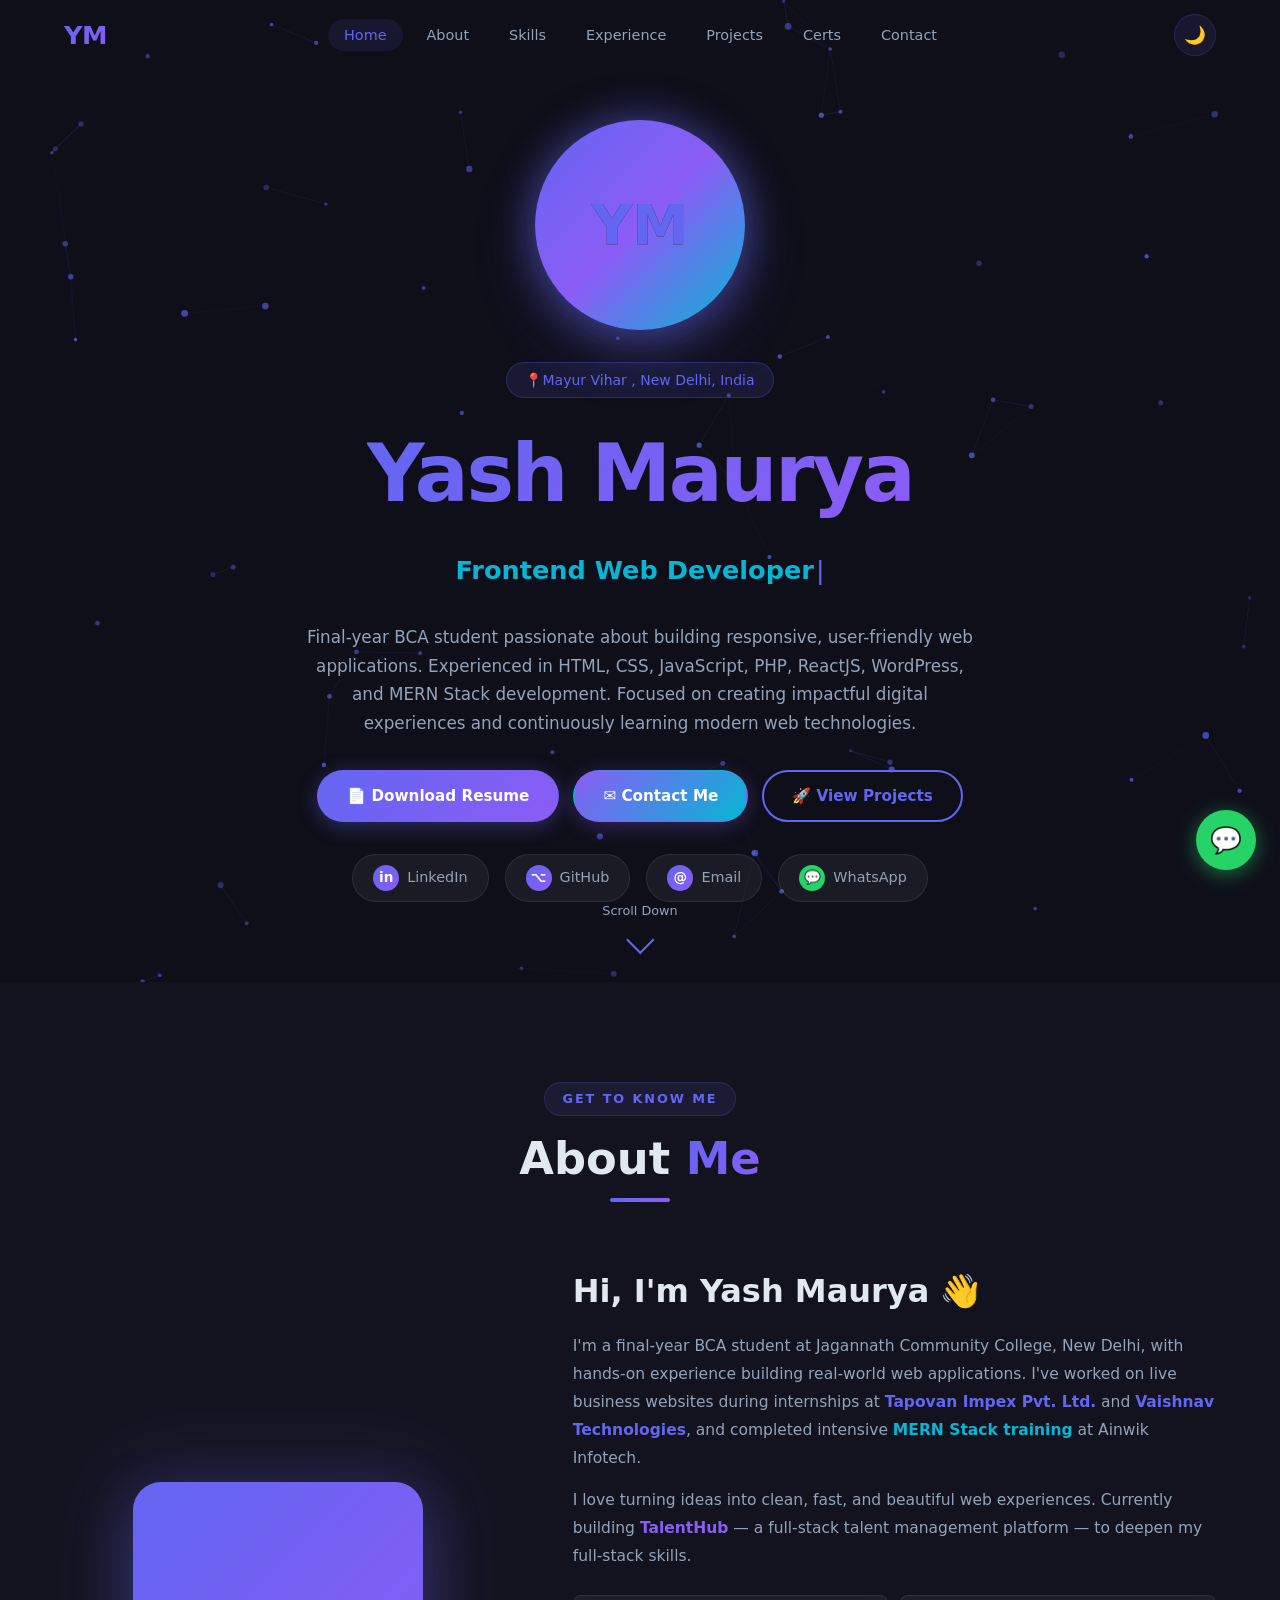
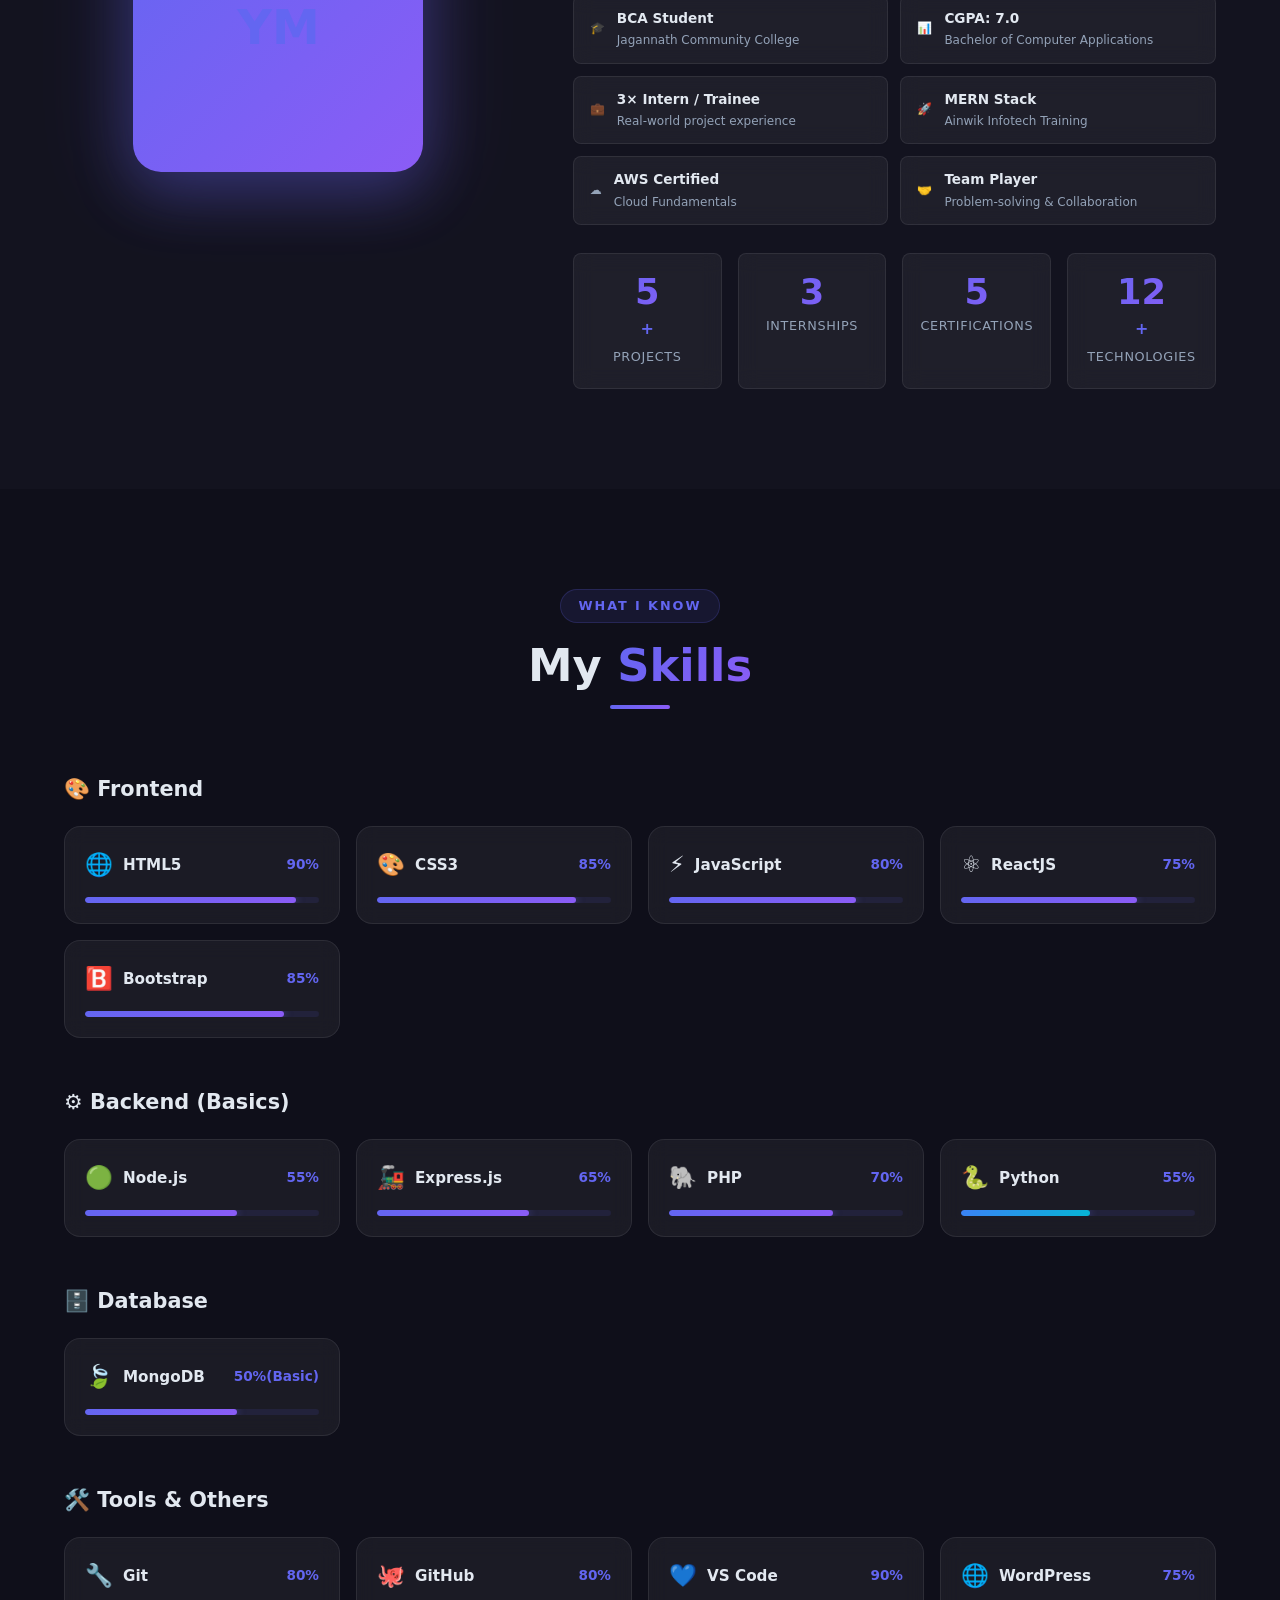
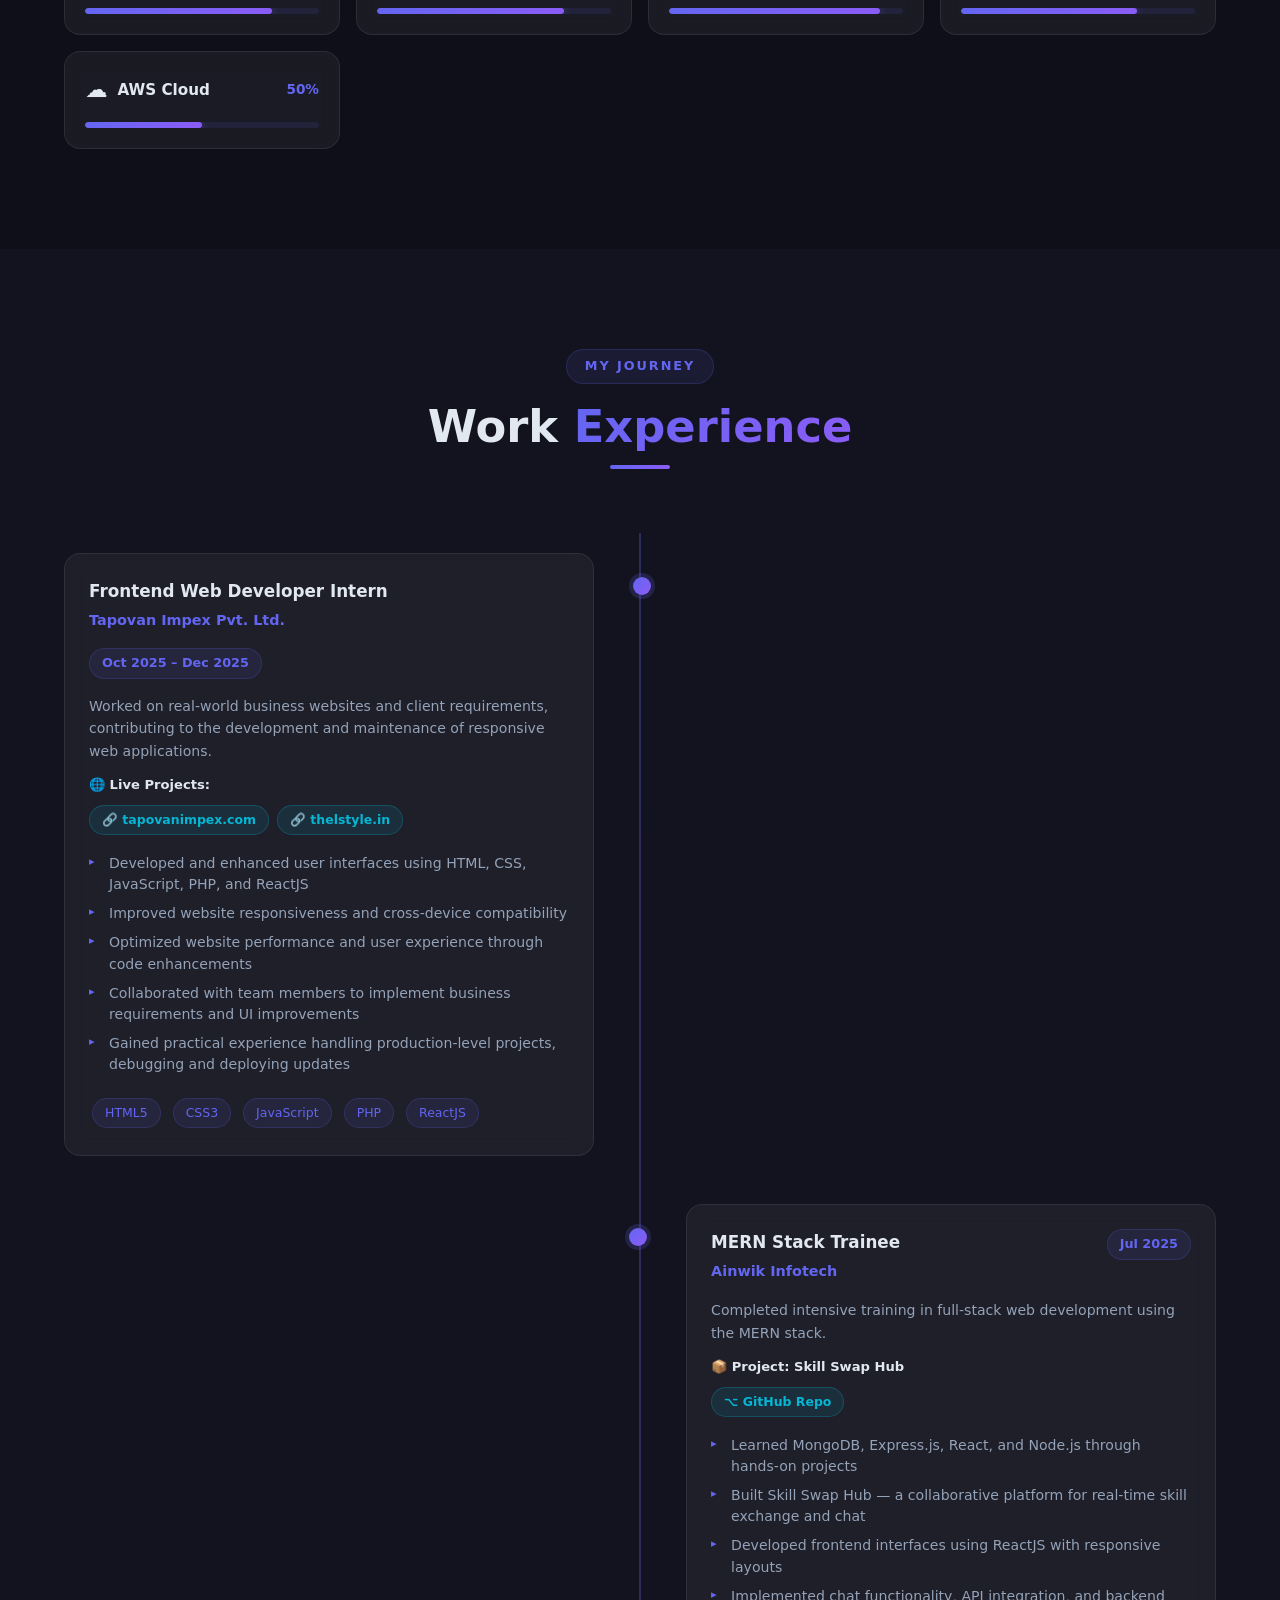
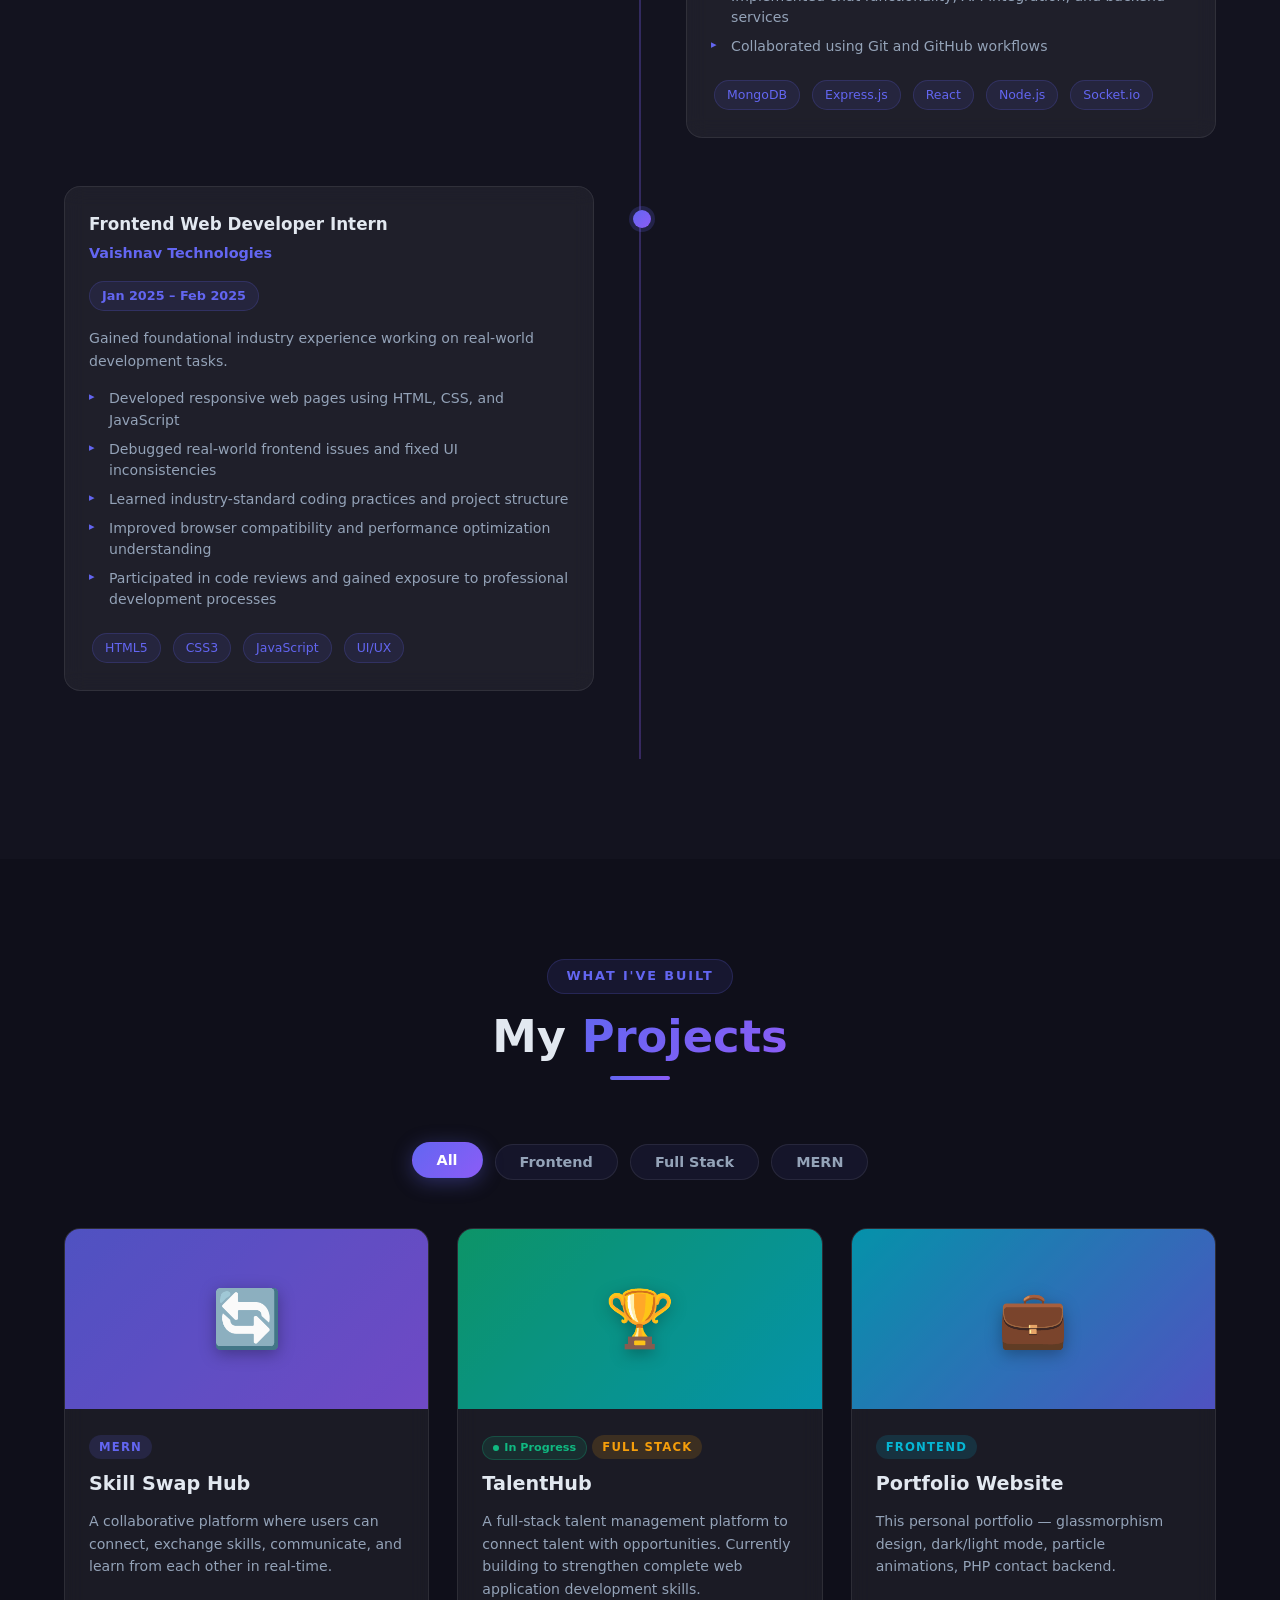
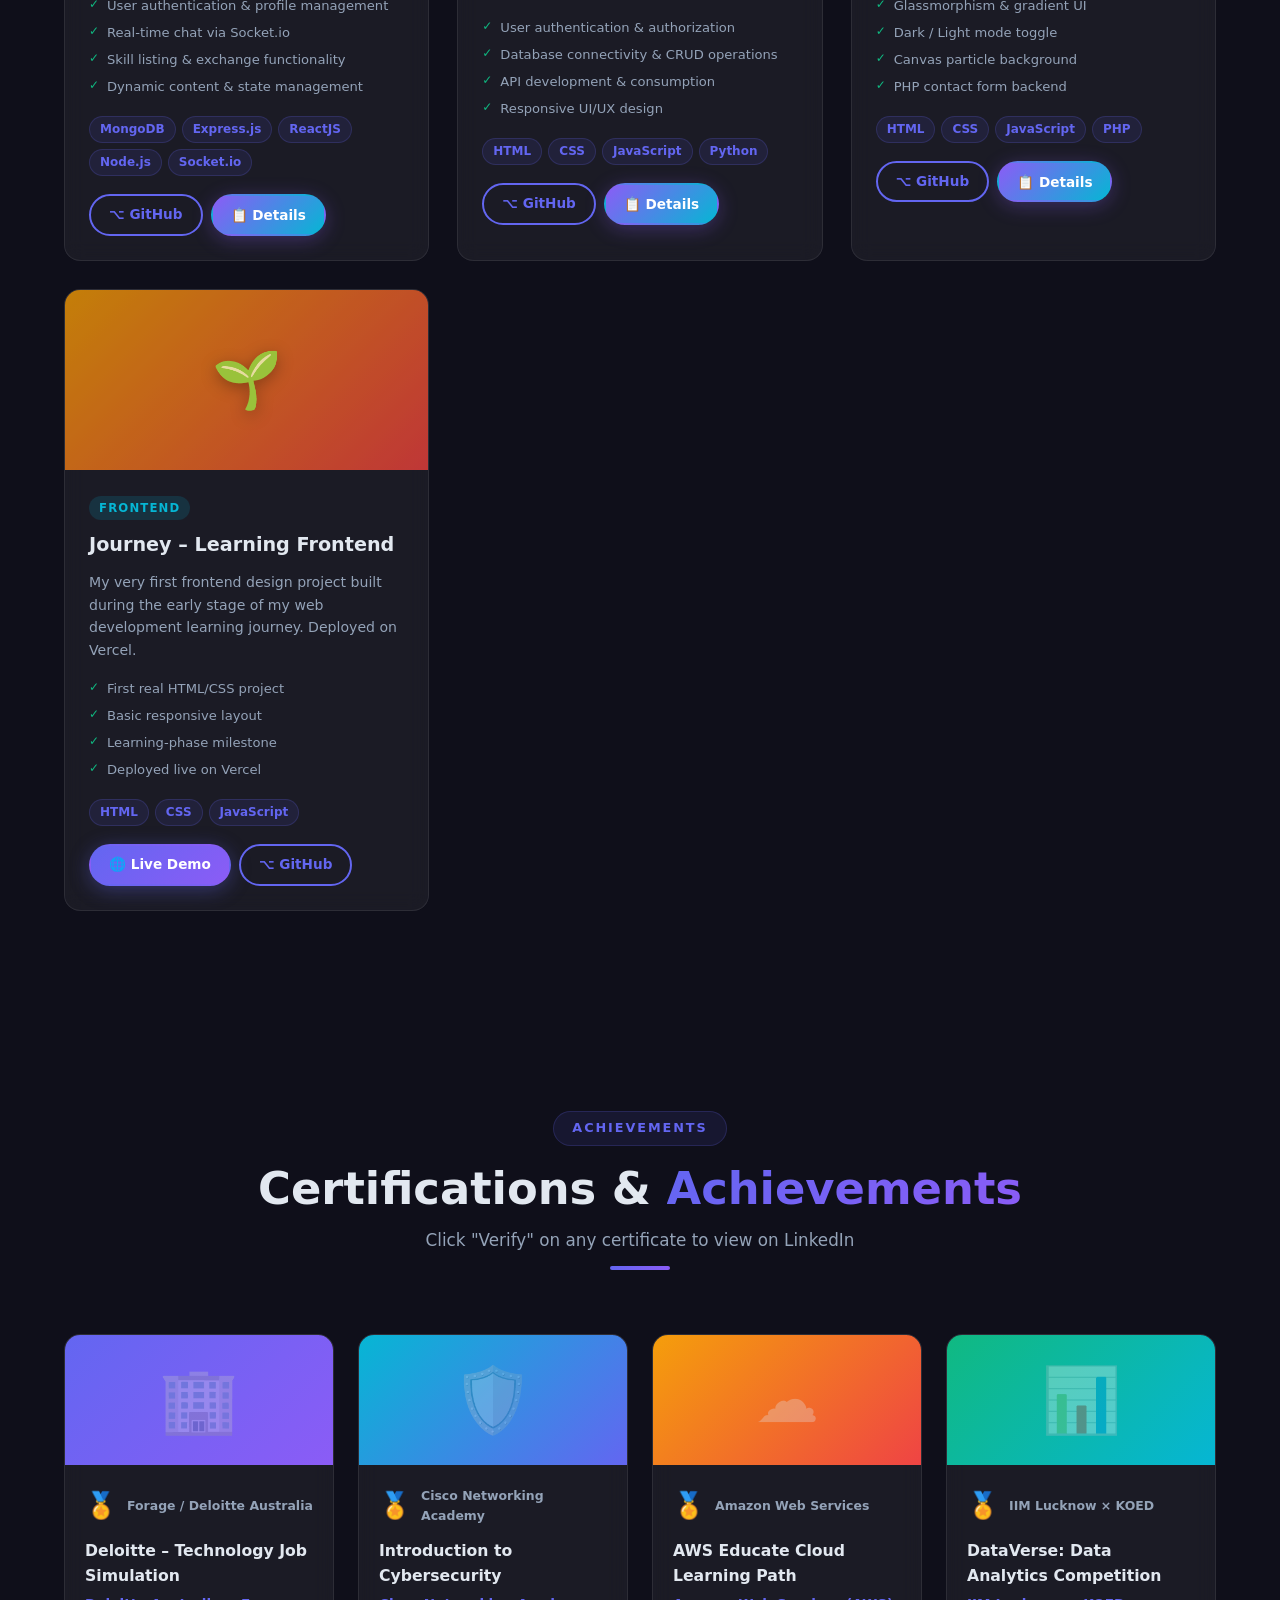
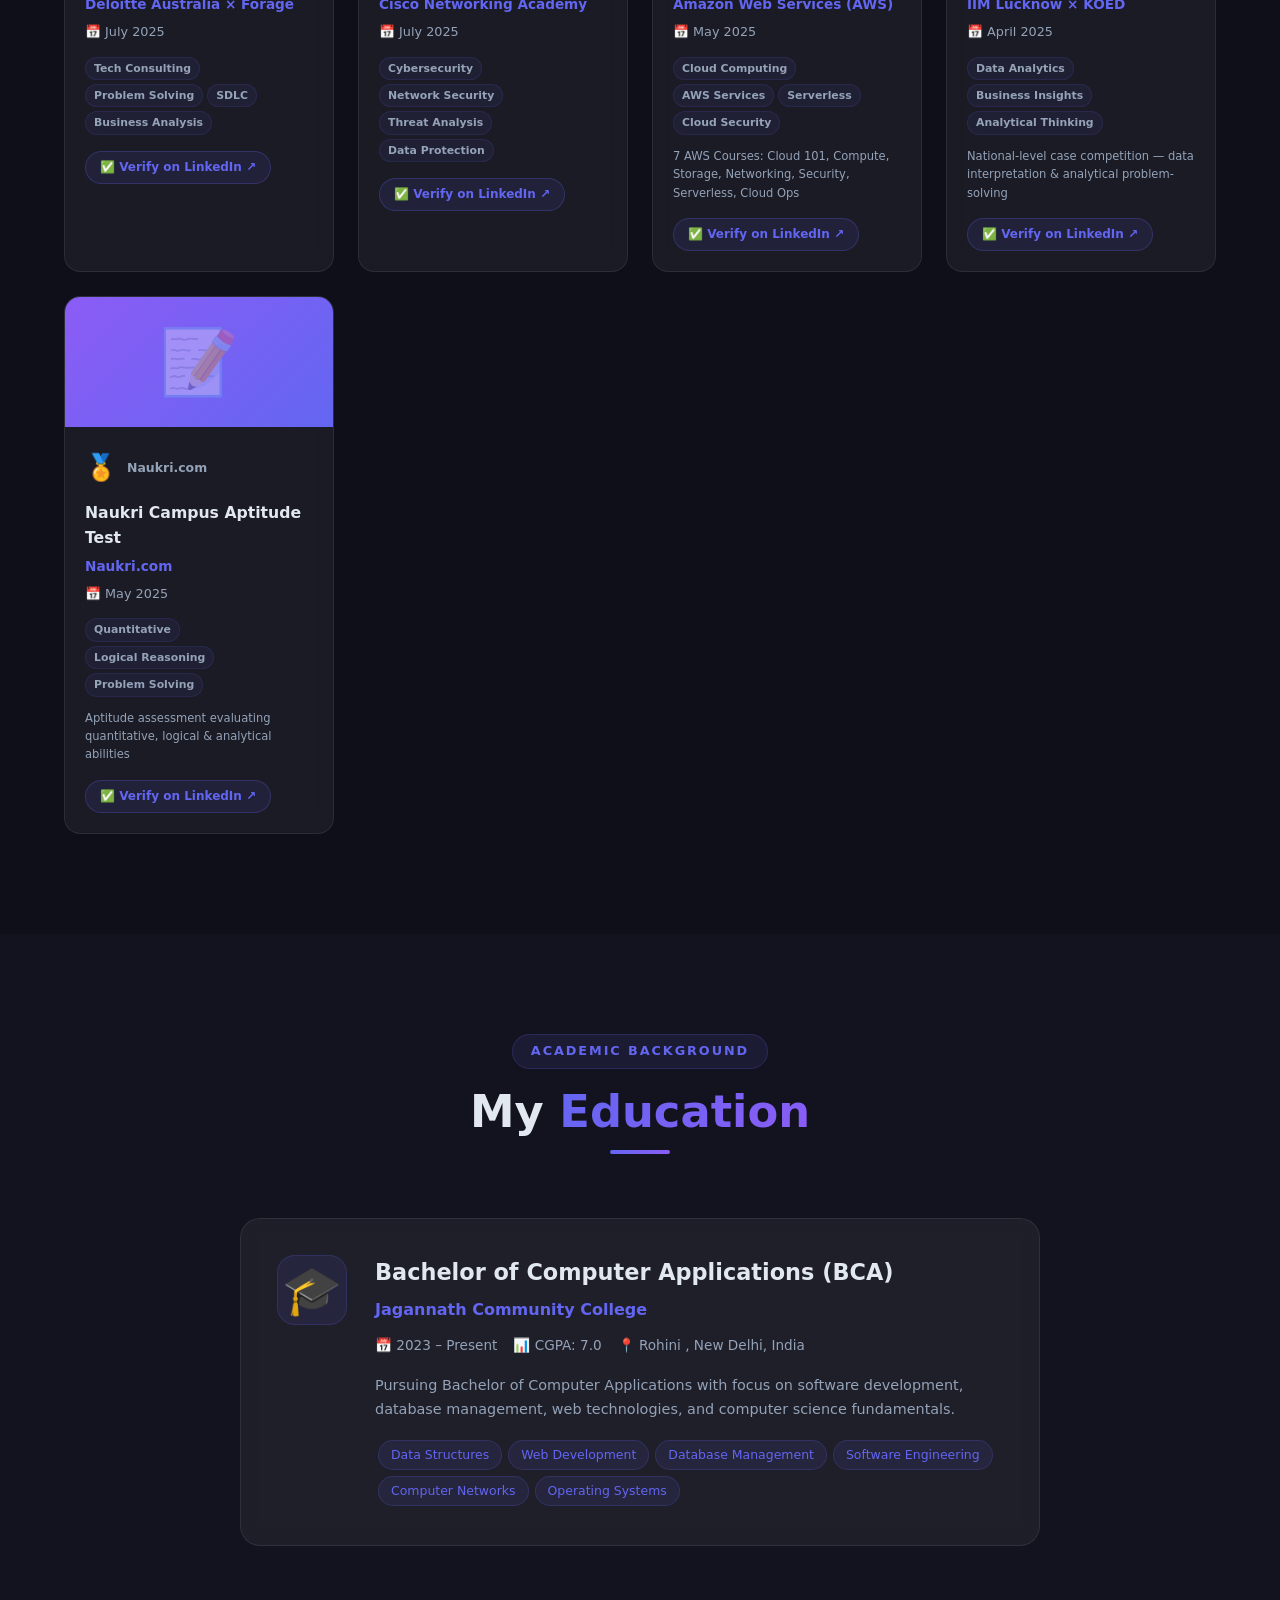
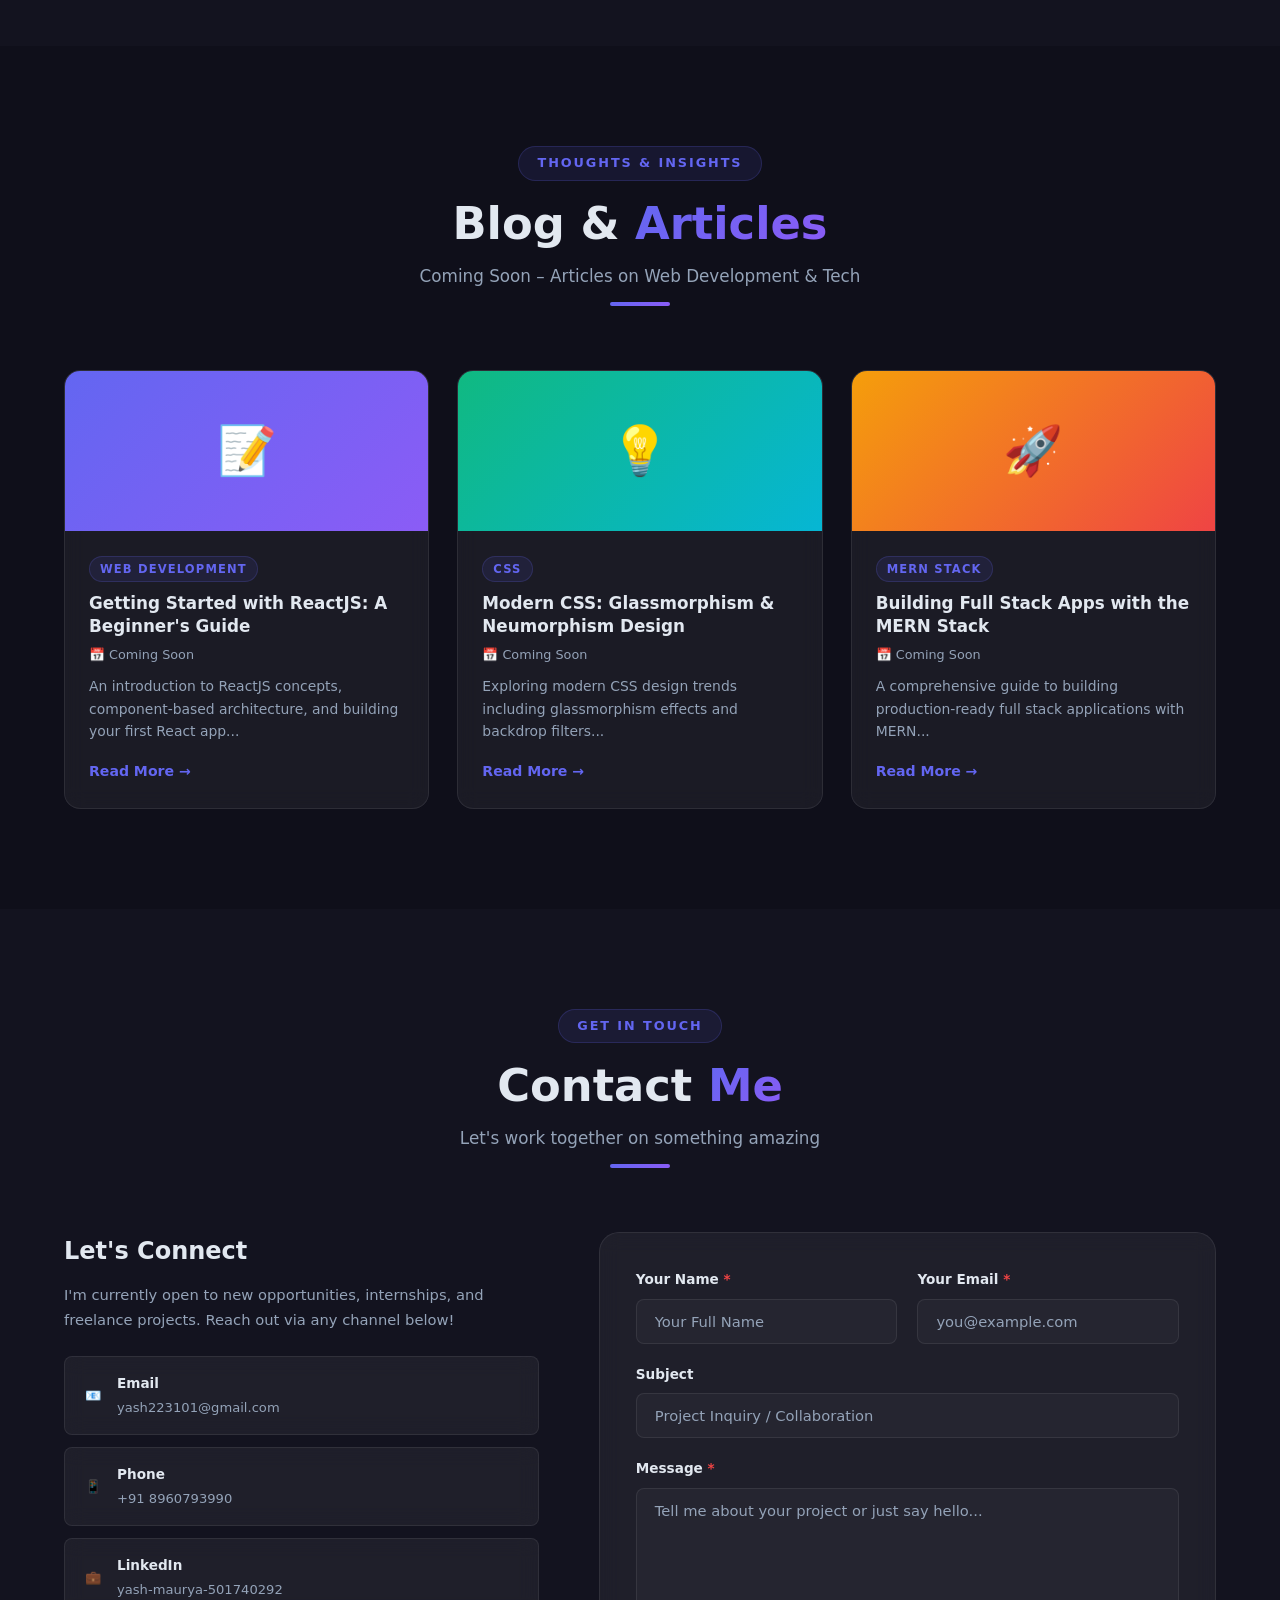
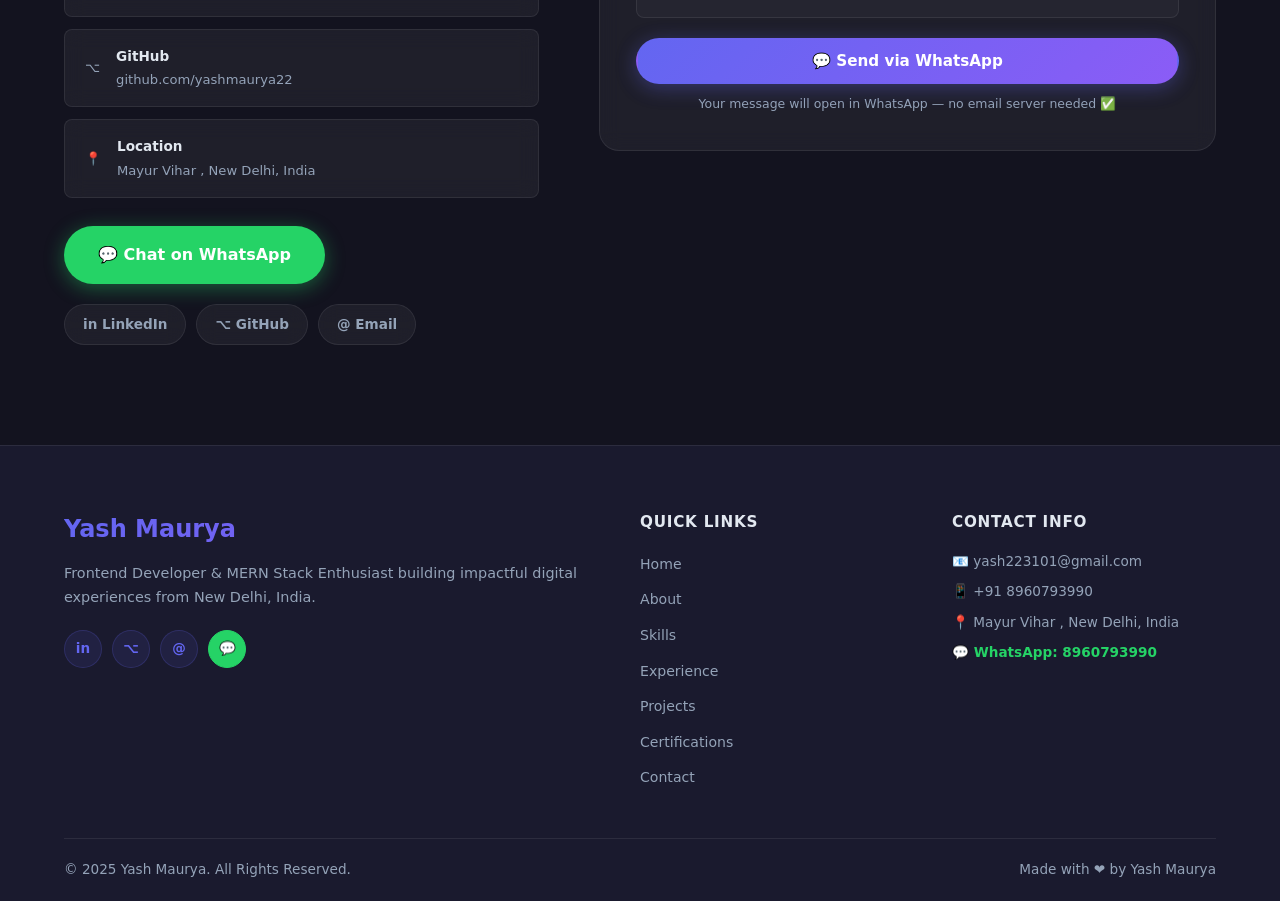
==== commit 03926448: "Update index.html" ====
--- a/index.html
+++ b/index.html
@@ -1055,6 +1055,6 @@
     <span class="whatsapp-tooltip">Chat on WhatsApp</span>
   </a>
 
-  <script src="js/main.js"></script>
+  <script src="main.js"></script>
 </body>
 </html>
